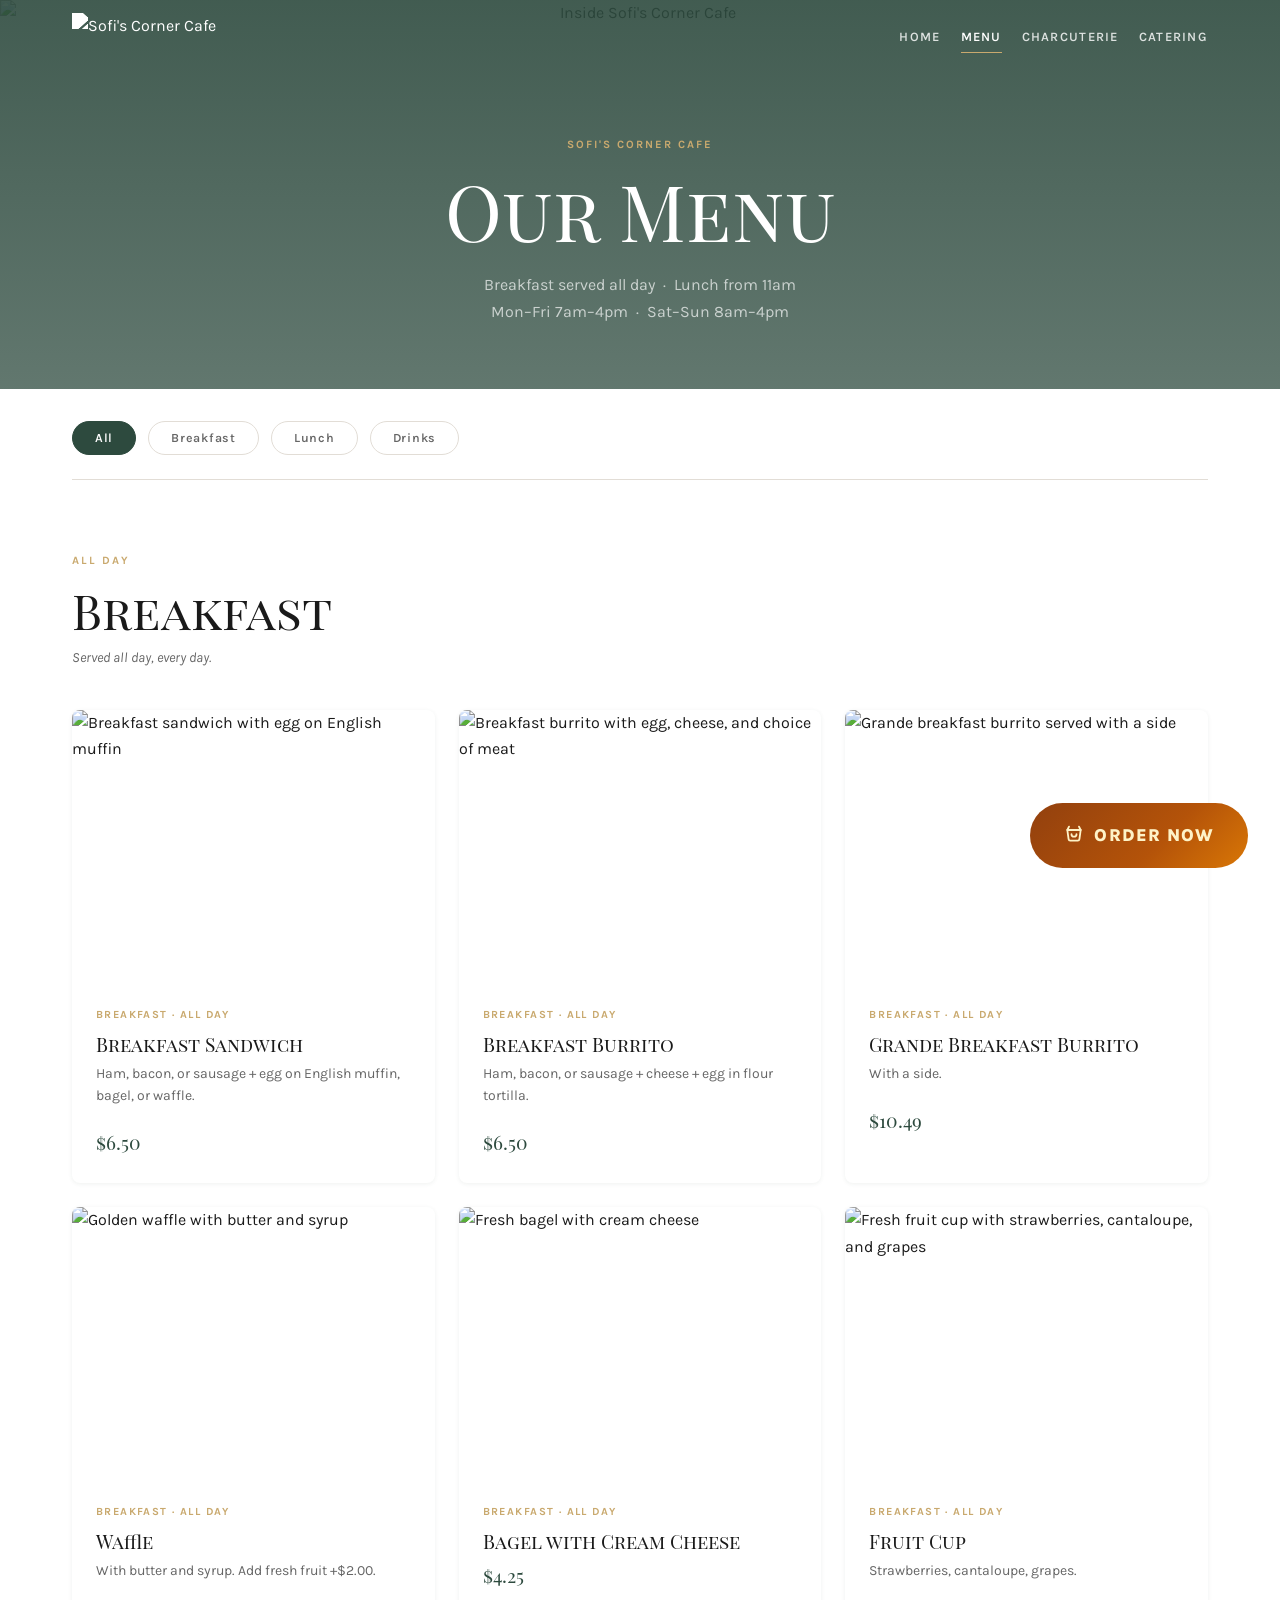
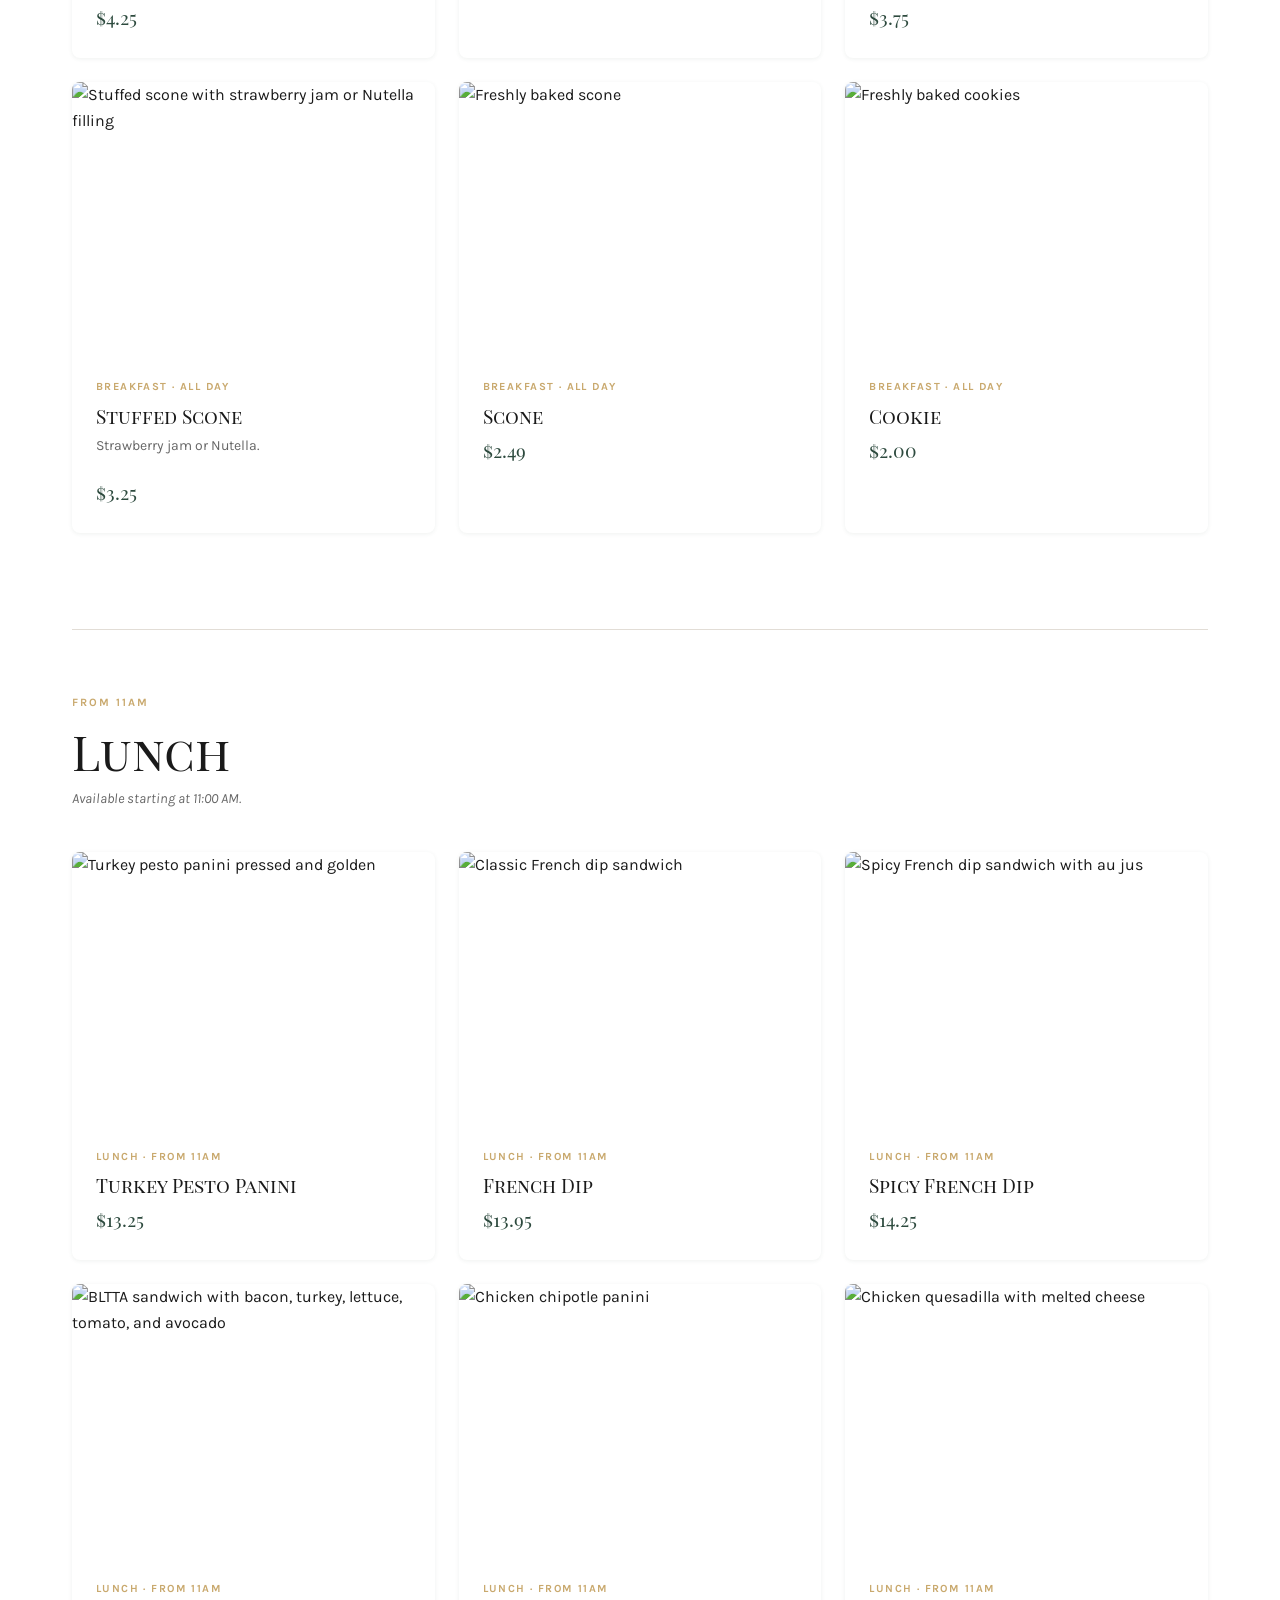
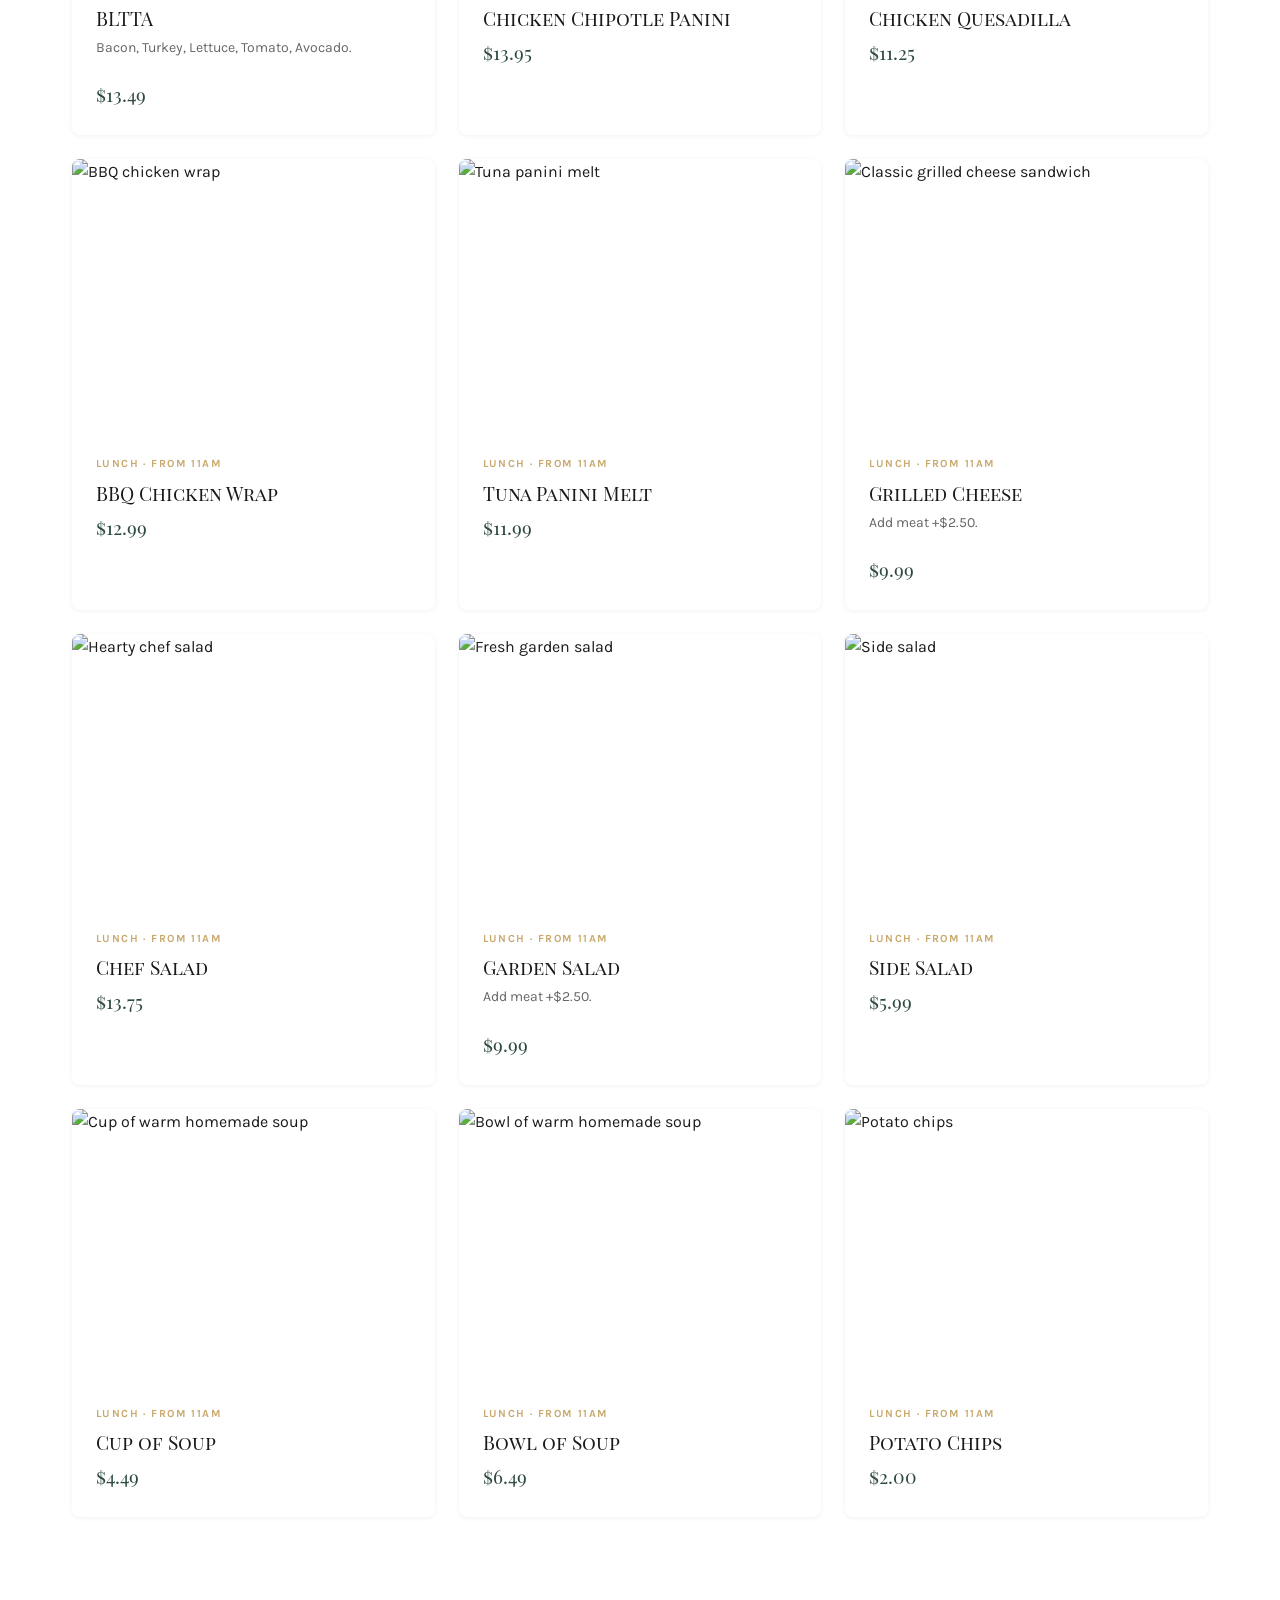
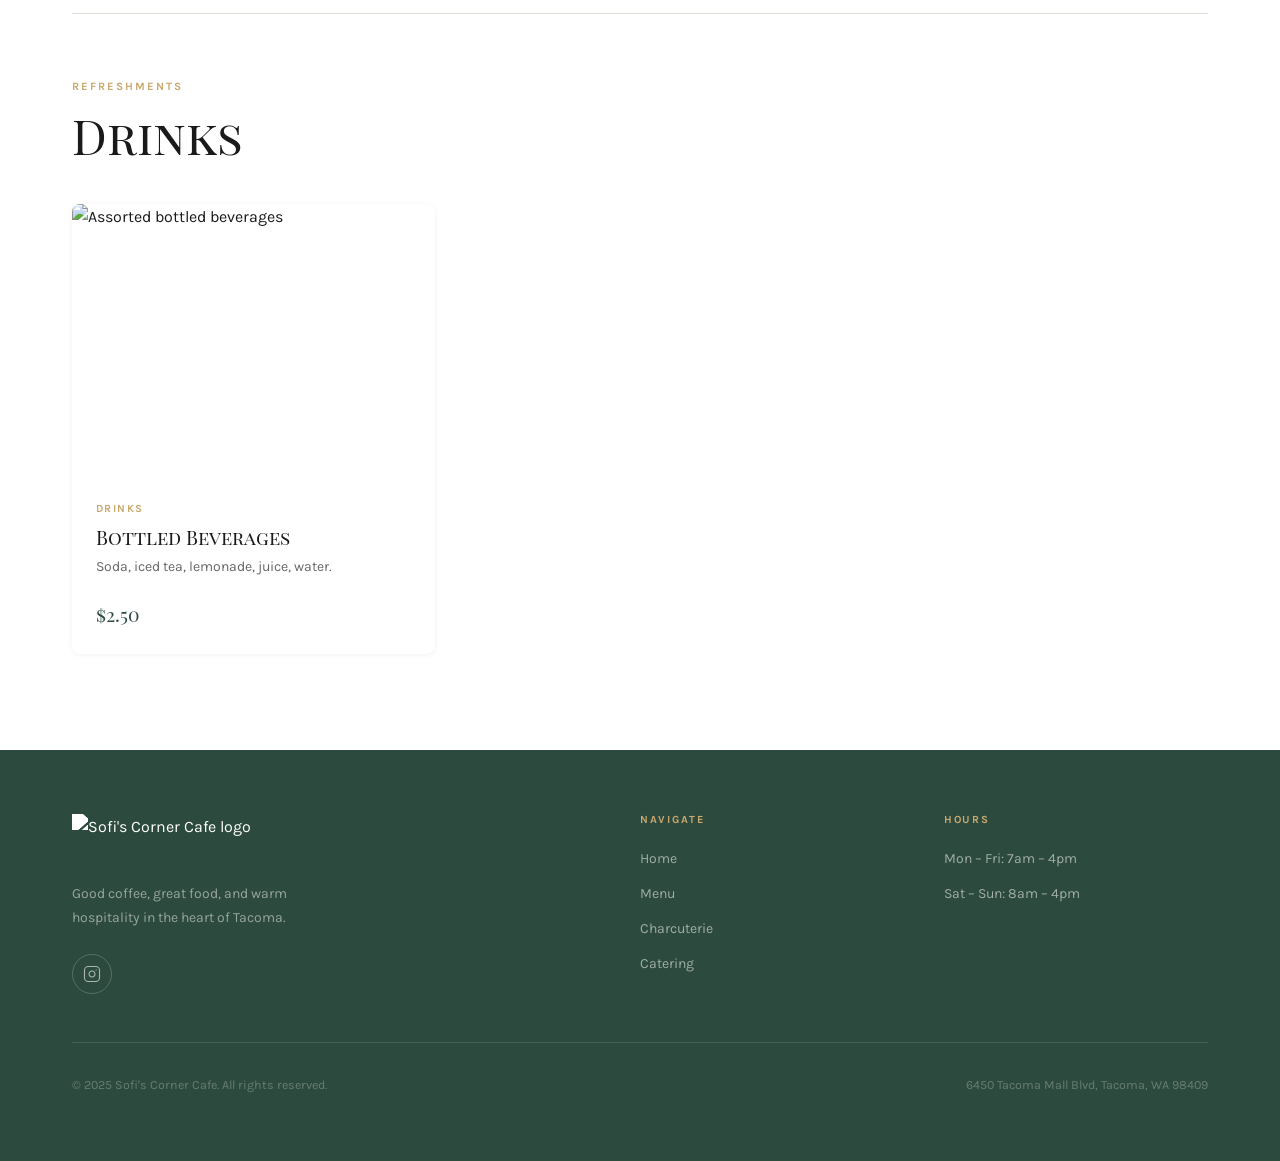
==== index.html @ b166f8df "Agrega link de Toast Tab al botón Order Now Co-Authored-By: Claude Sonnet 4.6 <noreply@anthropic.com" ====
<!DOCTYPE html>
<html lang="en">
<head>
  <meta charset="UTF-8">
  <meta name="viewport" content="width=device-width, initial-scale=1.0">
  <meta name="description" content="Sofi's Corner Cafe Menu — Breakfast all day, lunch from 11am. Fresh sandwiches, wraps, salads, and more in Tacoma, WA.">
  <title>Menu — Sofi's Corner Cafe</title>
  <link rel="stylesheet" href="styles.css">
</head>
<body>

  <!-- ============ NAVIGATION ============ -->
  <nav class="nav" id="nav" role="navigation" aria-label="Main navigation">
    <div class="nav__container">

      <div class="nav__brand">
        <a href="index.html" class="nav__logo">
          <img
            src="https://static.wixstatic.com/media/660fac_09fa6c34293644a98d247dbfc926543f~mv2.png"
            alt="Sofi's Corner Cafe"
            class="nav__logo-img">
        </a>
      </div>

      <ul class="nav__links" role="list">
        <li><a href="home.html"       class="nav__link">Home</a></li>
        <li><a href="index.html"        class="nav__link" aria-current="page">Menu</a></li>
        <li><a href="charcuterie.html" class="nav__link">Charcuterie</a></li>
        <li><a href="catering.html"    class="nav__link">Catering</a></li>
      </ul>

      <button class="nav__toggle" aria-label="Open navigation menu" aria-expanded="false" aria-controls="mobile-nav">
        <svg width="22" height="22" viewBox="0 0 24 24" fill="none" stroke="currentColor" stroke-width="2" stroke-linecap="round" aria-hidden="true">
          <line x1="3" y1="6"  x2="21" y2="6"/>
          <line x1="3" y1="12" x2="21" y2="12"/>
          <line x1="3" y1="18" x2="21" y2="18"/>
        </svg>
      </button>
    </div>

    <div class="nav__mobile" id="mobile-nav">
      <ul role="list">
        <li><a href="home.html"       class="nav__link">Home</a></li>
        <li><a href="index.html"        class="nav__link" aria-current="page">Menu</a></li>
        <li><a href="charcuterie.html" class="nav__link">Charcuterie</a></li>
        <li><a href="catering.html"    class="nav__link">Catering</a></li>
      </ul>
    </div>
  </nav>

  <main>

    <!-- ============ MENU HERO ============ -->
    <header class="menu-hero" aria-labelledby="menu-page-title">
      <img
        src="https://static.wixstatic.com/media/660fac_1a75d5efac10486bacba7bb75b56e403~mv2.jpg"
        alt="Inside Sofi's Corner Cafe"
        class="menu-hero__img">
      <div class="menu-hero__overlay" aria-hidden="true"></div>
      <div class="container menu-hero__content">
        <span class="eyebrow" style="color:var(--accent)">Sofi's Corner Cafe</span>
        <h1 class="menu-hero__title" id="menu-page-title">Our Menu</h1>
        <p class="menu-hero__subtitle">Breakfast served all day &nbsp;·&nbsp; Lunch from 11am<br>Mon–Fri 7am–4pm &nbsp;·&nbsp; Sat–Sun 8am–4pm</p>
      </div>
    </header>

    <!-- ============ MENU CONTENT ============ -->
    <div class="container">

      <!-- ——— FILTER ——— -->
      <div class="menu-filter" role="group" aria-label="Filter menu by category">
        <button class="menu-filter__btn is-active" data-filter="all">All</button>
        <button class="menu-filter__btn" data-filter="breakfast">Breakfast</button>
        <button class="menu-filter__btn" data-filter="lunch">Lunch</button>
        <button class="menu-filter__btn" data-filter="drinks">Drinks</button>
      </div>

      <!-- ——— BREAKFAST ——— -->
      <section class="menu-section" id="breakfast" data-category="breakfast" aria-labelledby="breakfast-heading">
        <div class="menu-section__header reveal">
          <span class="eyebrow">All Day</span>
          <h2 class="menu-section__title" id="breakfast-heading">Breakfast</h2>
          <p class="menu-section__note">Served all day, every day.</p>
        </div>

        <div class="menu-items-grid">

          <article class="menu-card reveal">
            <div class="menu-card__image">
              <img src="https://static.wixstatic.com/media/660fac_4a4cf20551a1405085620dfd8ba5ea8c~mv2.jpg"
                   alt="Breakfast sandwich with egg on English muffin" loading="lazy">
            </div>
            <div class="menu-card__body">
              <p class="menu-card__category">Breakfast · All Day</p>
              <h3 class="menu-card__name">Breakfast Sandwich</h3>
              <p class="menu-card__desc">Ham, bacon, or sausage + egg on English muffin, bagel, or waffle.</p>
              <div class="menu-card__footer">
                <span class="menu-card__price">$6.50</span>
              </div>
            </div>
          </article>

          <article class="menu-card reveal">
            <div class="menu-card__image">
              <img src="https://static.wixstatic.com/media/660fac_b6b2d6caaacd45699b14599608b9270a~mv2.jpg"
                   alt="Breakfast burrito with egg, cheese, and choice of meat" loading="lazy">
            </div>
            <div class="menu-card__body">
              <p class="menu-card__category">Breakfast · All Day</p>
              <h3 class="menu-card__name">Breakfast Burrito</h3>
              <p class="menu-card__desc">Ham, bacon, or sausage + cheese + egg in flour tortilla.</p>
              <div class="menu-card__footer">
                <span class="menu-card__price">$6.50</span>
              </div>
            </div>
          </article>

          <article class="menu-card reveal">
            <div class="menu-card__image">
              <img src="https://static.wixstatic.com/media/660fac_73476efa440f46798efe593f130aed0b~mv2.jpg"
                   alt="Grande breakfast burrito served with a side" loading="lazy">
            </div>
            <div class="menu-card__body">
              <p class="menu-card__category">Breakfast · All Day</p>
              <h3 class="menu-card__name">Grande Breakfast Burrito</h3>
              <p class="menu-card__desc">With a side.</p>
              <div class="menu-card__footer">
                <span class="menu-card__price">$10.49</span>
              </div>
            </div>
          </article>

          <article class="menu-card reveal">
            <div class="menu-card__image">
              <img src="https://static.wixstatic.com/media/660fac_a22d7703bec942489751542832e0fc75~mv2.png"
                   alt="Golden waffle with butter and syrup" loading="lazy">
            </div>
            <div class="menu-card__body">
              <p class="menu-card__category">Breakfast · All Day</p>
              <h3 class="menu-card__name">Waffle</h3>
              <p class="menu-card__desc">With butter and syrup. Add fresh fruit +$2.00.</p>
              <div class="menu-card__footer">
                <span class="menu-card__price">$4.25</span>
              </div>
            </div>
          </article>

          <article class="menu-card reveal">
            <div class="menu-card__image">
              <img src="https://static.wixstatic.com/media/660fac_cda93c3f0063495c91635de10c62551a~mv2.png"
                   alt="Fresh bagel with cream cheese" loading="lazy">
            </div>
            <div class="menu-card__body">
              <p class="menu-card__category">Breakfast · All Day</p>
              <h3 class="menu-card__name">Bagel with Cream Cheese</h3>
              <div class="menu-card__footer">
                <span class="menu-card__price">$4.25</span>
              </div>
            </div>
          </article>

          <article class="menu-card reveal">
            <div class="menu-card__image">
              <img src="https://static.wixstatic.com/media/660fac_5cb542c96bf54dc99c5d8a663714ddb2~mv2.png"
                   alt="Fresh fruit cup with strawberries, cantaloupe, and grapes" loading="lazy">
            </div>
            <div class="menu-card__body">
              <p class="menu-card__category">Breakfast · All Day</p>
              <h3 class="menu-card__name">Fruit Cup</h3>
              <p class="menu-card__desc">Strawberries, cantaloupe, grapes.</p>
              <div class="menu-card__footer">
                <span class="menu-card__price">$3.75</span>
              </div>
            </div>
          </article>

          <article class="menu-card reveal">
            <div class="menu-card__image">
              <img src="https://static.wixstatic.com/media/660fac_d59efe917d1f424da0d8ad7e32be59d7~mv2.jpg"
                   alt="Stuffed scone with strawberry jam or Nutella filling" loading="lazy">
            </div>
            <div class="menu-card__body">
              <p class="menu-card__category">Breakfast · All Day</p>
              <h3 class="menu-card__name">Stuffed Scone</h3>
              <p class="menu-card__desc">Strawberry jam or Nutella.</p>
              <div class="menu-card__footer">
                <span class="menu-card__price">$3.25</span>
              </div>
            </div>
          </article>

          <article class="menu-card reveal">
            <div class="menu-card__image">
              <img src="https://static.wixstatic.com/media/660fac_3a1e593dbbf247efb7b8211319ddae43~mv2.jpg"
                   alt="Freshly baked scone" loading="lazy">
            </div>
            <div class="menu-card__body">
              <p class="menu-card__category">Breakfast · All Day</p>
              <h3 class="menu-card__name">Scone</h3>
              <div class="menu-card__footer">
                <span class="menu-card__price">$2.49</span>
              </div>
            </div>
          </article>

          <article class="menu-card reveal">
            <div class="menu-card__image">
              <img src="https://static.wixstatic.com/media/660fac_b1cf6e6b7f0645f6a14385d801369426~mv2.jpg"
                   alt="Freshly baked cookies" loading="lazy">
            </div>
            <div class="menu-card__body">
              <p class="menu-card__category">Breakfast · All Day</p>
              <h3 class="menu-card__name">Cookie</h3>
              <div class="menu-card__footer">
                <span class="menu-card__price">$2.00</span>
              </div>
            </div>
          </article>

        </div>
      </section>

      <!-- ——— LUNCH ——— -->
      <section class="menu-section" id="lunch" data-category="lunch" aria-labelledby="lunch-heading">
        <div class="menu-section__header reveal">
          <span class="eyebrow">From 11am</span>
          <h2 class="menu-section__title" id="lunch-heading">Lunch</h2>
          <p class="menu-section__note">Available starting at 11:00 AM.</p>
        </div>

        <div class="menu-items-grid">

          <article class="menu-card reveal">
            <div class="menu-card__image">
              <img src="https://static.wixstatic.com/media/660fac_2ed48242ffd248c3acfd577f1ae736c8~mv2.jpg"
                   alt="Turkey pesto panini pressed and golden" loading="lazy">
            </div>
            <div class="menu-card__body">
              <p class="menu-card__category">Lunch · From 11am</p>
              <h3 class="menu-card__name">Turkey Pesto Panini</h3>
              <div class="menu-card__footer">
                <span class="menu-card__price">$13.25</span>
              </div>
            </div>
          </article>

          <article class="menu-card reveal">
            <div class="menu-card__image">
              <img src="https://static.wixstatic.com/media/660fac_dbef4acac99243199083a1841929c17d~mv2.jpg"
                   alt="Classic French dip sandwich" loading="lazy">
            </div>
            <div class="menu-card__body">
              <p class="menu-card__category">Lunch · From 11am</p>
              <h3 class="menu-card__name">French Dip</h3>
              <div class="menu-card__footer">
                <span class="menu-card__price">$13.95</span>
              </div>
            </div>
          </article>

          <article class="menu-card reveal">
            <div class="menu-card__image">
              <img src="https://static.wixstatic.com/media/660fac_5e634016f09f4543b180eb06b8483758~mv2.jpg"
                   alt="Spicy French dip sandwich with au jus" loading="lazy">
            </div>
            <div class="menu-card__body">
              <p class="menu-card__category">Lunch · From 11am</p>
              <h3 class="menu-card__name">Spicy French Dip</h3>
              <div class="menu-card__footer">
                <span class="menu-card__price">$14.25</span>
              </div>
            </div>
          </article>

          <article class="menu-card reveal">
            <div class="menu-card__image">
              <img src="https://static.wixstatic.com/media/660fac_7398ee6ae65640f8ad99c85952ccc23f~mv2.jpg"
                   alt="BLTTA sandwich with bacon, turkey, lettuce, tomato, and avocado" loading="lazy">
            </div>
            <div class="menu-card__body">
              <p class="menu-card__category">Lunch · From 11am</p>
              <h3 class="menu-card__name">BLTTA</h3>
              <p class="menu-card__desc">Bacon, Turkey, Lettuce, Tomato, Avocado.</p>
              <div class="menu-card__footer">
                <span class="menu-card__price">$13.49</span>
              </div>
            </div>
          </article>

          <article class="menu-card reveal">
            <div class="menu-card__image">
              <img src="https://static.wixstatic.com/media/660fac_ff4797f3e6db46f6a9b967136f6e7bf0~mv2.jpg"
                   alt="Chicken chipotle panini" loading="lazy">
            </div>
            <div class="menu-card__body">
              <p class="menu-card__category">Lunch · From 11am</p>
              <h3 class="menu-card__name">Chicken Chipotle Panini</h3>
              <div class="menu-card__footer">
                <span class="menu-card__price">$13.95</span>
              </div>
            </div>
          </article>

          <article class="menu-card reveal">
            <div class="menu-card__image">
              <img src="https://static.wixstatic.com/media/660fac_601896e3308a4a74aff21ed28751a039~mv2.jpg"
                   alt="Chicken quesadilla with melted cheese" loading="lazy">
            </div>
            <div class="menu-card__body">
              <p class="menu-card__category">Lunch · From 11am</p>
              <h3 class="menu-card__name">Chicken Quesadilla</h3>
              <div class="menu-card__footer">
                <span class="menu-card__price">$11.25</span>
              </div>
            </div>
          </article>

          <article class="menu-card reveal">
            <div class="menu-card__image">
              <img src="https://static.wixstatic.com/media/660fac_f7142d09baa84af58da083928a2501bf~mv2.jpg"
                   alt="BBQ chicken wrap" loading="lazy">
            </div>
            <div class="menu-card__body">
              <p class="menu-card__category">Lunch · From 11am</p>
              <h3 class="menu-card__name">BBQ Chicken Wrap</h3>
              <div class="menu-card__footer">
                <span class="menu-card__price">$12.99</span>
              </div>
            </div>
          </article>

          <article class="menu-card reveal">
            <div class="menu-card__image">
              <img src="https://static.wixstatic.com/media/660fac_54dc5d0d709c423988c542892fba63f0~mv2.jpg"
                   alt="Tuna panini melt" loading="lazy">
            </div>
            <div class="menu-card__body">
              <p class="menu-card__category">Lunch · From 11am</p>
              <h3 class="menu-card__name">Tuna Panini Melt</h3>
              <div class="menu-card__footer">
                <span class="menu-card__price">$11.99</span>
              </div>
            </div>
          </article>

          <article class="menu-card reveal">
            <div class="menu-card__image">
              <img src="https://static.wixstatic.com/media/660fac_f4da81f96bd04c44adc96f7995f4ba81~mv2.jpg"
                   alt="Classic grilled cheese sandwich" loading="lazy">
            </div>
            <div class="menu-card__body">
              <p class="menu-card__category">Lunch · From 11am</p>
              <h3 class="menu-card__name">Grilled Cheese</h3>
              <p class="menu-card__desc">Add meat +$2.50.</p>
              <div class="menu-card__footer">
                <span class="menu-card__price">$9.99</span>
              </div>
            </div>
          </article>

          <article class="menu-card reveal">
            <div class="menu-card__image">
              <img src="https://static.wixstatic.com/media/660fac_e5a4a96ea0d744848acb3804f84210221~mv2.jpg"
                   alt="Hearty chef salad" loading="lazy">
            </div>
            <div class="menu-card__body">
              <p class="menu-card__category">Lunch · From 11am</p>
              <h3 class="menu-card__name">Chef Salad</h3>
              <div class="menu-card__footer">
                <span class="menu-card__price">$13.75</span>
              </div>
            </div>
          </article>

          <article class="menu-card reveal">
            <div class="menu-card__image">
              <img src="https://static.wixstatic.com/media/660fac_a08b12c3f4a147898889026c2923d6a5~mv2.jpg"
                   alt="Fresh garden salad" loading="lazy">
            </div>
            <div class="menu-card__body">
              <p class="menu-card__category">Lunch · From 11am</p>
              <h3 class="menu-card__name">Garden Salad</h3>
              <p class="menu-card__desc">Add meat +$2.50.</p>
              <div class="menu-card__footer">
                <span class="menu-card__price">$9.99</span>
              </div>
            </div>
          </article>

          <article class="menu-card reveal">
            <div class="menu-card__image">
              <img src="https://static.wixstatic.com/media/660fac_a08b12c3f4a147898889026c2923d6a5~mv2.jpg"
                   alt="Side salad" loading="lazy">
            </div>
            <div class="menu-card__body">
              <p class="menu-card__category">Lunch · From 11am</p>
              <h3 class="menu-card__name">Side Salad</h3>
              <div class="menu-card__footer">
                <span class="menu-card__price">$5.99</span>
              </div>
            </div>
          </article>

          <article class="menu-card reveal">
            <div class="menu-card__image">
              <img src="https://static.wixstatic.com/media/660fac_70eee3fc04e3406a9f96d4f90b140221~mv2.webp"
                   alt="Cup of warm homemade soup" loading="lazy">
            </div>
            <div class="menu-card__body">
              <p class="menu-card__category">Lunch · From 11am</p>
              <h3 class="menu-card__name">Cup of Soup</h3>
              <div class="menu-card__footer">
                <span class="menu-card__price">$4.49</span>
              </div>
            </div>
          </article>

          <article class="menu-card reveal">
            <div class="menu-card__image">
              <img src="https://static.wixstatic.com/media/660fac_0881c520fa724573be2c902ca56b5d20~mv2.jpg"
                   alt="Bowl of warm homemade soup" loading="lazy">
            </div>
            <div class="menu-card__body">
              <p class="menu-card__category">Lunch · From 11am</p>
              <h3 class="menu-card__name">Bowl of Soup</h3>
              <div class="menu-card__footer">
                <span class="menu-card__price">$6.49</span>
              </div>
            </div>
          </article>

          <article class="menu-card reveal">
            <div class="menu-card__image">
              <img src="https://static.wixstatic.com/media/660fac_ff4797f3e6db46f6a9b967136f6e7bf0~mv2.jpg"
                   alt="Potato chips" loading="lazy">
            </div>
            <div class="menu-card__body">
              <p class="menu-card__category">Lunch · From 11am</p>
              <h3 class="menu-card__name">Potato Chips</h3>
              <div class="menu-card__footer">
                <span class="menu-card__price">$2.00</span>
              </div>
            </div>
          </article>

        </div>
      </section>

      <!-- ——— DRINKS ——— -->
      <section class="menu-section" id="drinks" data-category="drinks" aria-labelledby="drinks-heading">
        <div class="menu-section__header reveal">
          <span class="eyebrow">Refreshments</span>
          <h2 class="menu-section__title" id="drinks-heading">Drinks</h2>
        </div>

        <div class="menu-items-grid">

          <article class="menu-card reveal">
            <div class="menu-card__image">
              <img src="https://static.wixstatic.com/media/660fac_b55a9b78dc0248e19a681d60c1933b81~mv2.jpg"
                   alt="Assorted bottled beverages" loading="lazy">
            </div>
            <div class="menu-card__body">
              <p class="menu-card__category">Drinks</p>
              <h3 class="menu-card__name">Bottled Beverages</h3>
              <p class="menu-card__desc">Soda, iced tea, lemonade, juice, water.</p>
              <div class="menu-card__footer">
                <span class="menu-card__price">$2.50</span>
              </div>
            </div>
          </article>

        </div>
      </section>

    </div><!-- /container -->

  </main>

  <!-- ============ FOOTER ============ -->
  <footer class="footer" role="contentinfo">
    <div class="container">
      <div class="footer__grid">

        <div>
          <a href="index.html" aria-label="Sofi's Corner Cafe — Home">
            <img
              src="https://static.wixstatic.com/media/660fac_09fa6c34293644a98d247dbfc926543f~mv2.png"
              alt="Sofi's Corner Cafe logo"
              class="footer__logo-img">
          </a>
          <p class="footer__tagline">Good coffee, great food, and warm hospitality in the heart of Tacoma.</p>
          <div class="footer__social" aria-label="Social media">
            <a href="https://www.instagram.com/sofiscornercafe/"
               class="footer__social-link"
               target="_blank"
               rel="noopener noreferrer"
               aria-label="Sofi's Corner Cafe on Instagram">
              <svg width="18" height="18" viewBox="0 0 24 24" fill="none" stroke="currentColor" stroke-width="1.5" stroke-linecap="round" stroke-linejoin="round" aria-hidden="true">
                <rect x="2" y="2" width="20" height="20" rx="5" ry="5"/>
                <path d="M16 11.37A4 4 0 1112.63 8 4 4 0 0116 11.37z"/>
                <line x1="17.5" y1="6.5" x2="17.51" y2="6.5"/>
              </svg>
            </a>
          </div>
        </div>

        <div>
          <h3 class="footer__col-heading">Navigate</h3>
          <ul class="footer__links" role="list">
            <li><a href="home.html"       class="footer__link">Home</a></li>
            <li><a href="index.html"        class="footer__link">Menu</a></li>
            <li><a href="charcuterie.html" class="footer__link">Charcuterie</a></li>
            <li><a href="catering.html"    class="footer__link">Catering</a></li>
          </ul>
        </div>

        <div>
          <h3 class="footer__col-heading">Hours</h3>
          <ul class="footer__links" role="list">
            <li><span class="footer__link">Mon – Fri: 7am – 4pm</span></li>
            <li><span class="footer__link">Sat – Sun: 8am – 4pm</span></li>
          </ul>
        </div>

      </div>

      <div class="footer__bottom">
        <p class="footer__copyright">&copy; 2025 Sofi's Corner Cafe. All rights reserved.</p>
        <p class="footer__copyright">6450 Tacoma Mall Blvd, Tacoma, WA 98409</p>
      </div>
    </div>
  </footer>

  <script>
    // === NAV SCROLL STATE ===
    const nav = document.getElementById('nav');
    function onScroll() {
      nav.classList.toggle('nav--scrolled', window.scrollY > 40);
    }
    window.addEventListener('scroll', onScroll, { passive: true });
    onScroll();

    // === MOBILE NAV TOGGLE ===
    const toggle    = document.querySelector('.nav__toggle');
    const mobileNav = document.getElementById('mobile-nav');

    toggle.addEventListener('click', () => {
      const open = mobileNav.classList.toggle('is-open');
      toggle.setAttribute('aria-expanded', String(open));
      toggle.setAttribute('aria-label', open ? 'Close navigation menu' : 'Open navigation menu');
    });

    mobileNav.querySelectorAll('.nav__link').forEach(link => {
      link.addEventListener('click', () => {
        mobileNav.classList.remove('is-open');
        toggle.setAttribute('aria-expanded', 'false');
        toggle.setAttribute('aria-label', 'Open navigation menu');
      });
    });

    // === OPEN / CLOSED STATUS BADGE ===
    function updateStatus() {
      const now = new Date();
      const la  = new Date(now.toLocaleString('en-US', { timeZone: 'America/Los_Angeles' }));
      const day  = la.getDay();
      const mins = la.getHours() * 60 + la.getMinutes();
      const isWeekend = day === 0 || day === 6;
      const open = isWeekend ? (mins >= 480 && mins < 960) : (mins >= 420 && mins < 960);
      document.querySelectorAll('.status-badge').forEach(badge => {
        badge.classList.toggle('status-badge--open',   open);
        badge.classList.toggle('status-badge--closed', !open);
        badge.querySelector('.status-text').textContent = open ? 'Open Now' : 'Closed';
      });
    }
    updateStatus();
    setInterval(updateStatus, 60000);

    // === MENU FILTER ===
    const filterBtns = document.querySelectorAll('.menu-filter__btn');
    const sections   = document.querySelectorAll('.menu-section[data-category]');

    filterBtns.forEach(btn => {
      btn.addEventListener('click', () => {
        filterBtns.forEach(b => b.classList.remove('is-active'));
        btn.classList.add('is-active');
        const filter = btn.dataset.filter;
        sections.forEach(sec => {
          if (filter === 'all' || sec.dataset.category === filter) {
            sec.style.display = '';
            requestAnimationFrame(() => { sec.style.opacity = '1'; });
          } else {
            sec.style.opacity = '0';
            sec.addEventListener('transitionend', function hide() {
              if (sec.style.opacity === '0') sec.style.display = 'none';
              sec.removeEventListener('transitionend', hide);
            });
          }
        });
      });
    });

    // === SCROLL REVEAL ===
    const prefersReducedMotion = window.matchMedia('(prefers-reduced-motion: reduce)').matches;

    if (prefersReducedMotion) {
      document.querySelectorAll('.reveal').forEach(el => el.classList.add('is-visible'));
    } else {
      const io = new IntersectionObserver((entries) => {
        entries.forEach(entry => {
          if (entry.isIntersecting) {
            entry.target.classList.add('is-visible');
            io.unobserve(entry.target);
          }
        });
      }, { threshold: 0.06, rootMargin: '0px 0px -28px 0px' });

      document.querySelectorAll('.reveal').forEach(el => io.observe(el));
    }
  </script>
  <!-- FLOATING ORDER BUTTON -->
  <div class="order-fab-wrap">
    <a href="https://order.toasttab.com/online/sofis-corner-6450-tacoma-mall-blvd" class="order-fab" target="_blank" rel="noopener noreferrer" aria-label="Order now online">
      <svg class="order-fab__icon" viewBox="0 0 24 24" fill="none" stroke="currentColor" stroke-width="2.2" stroke-linecap="round" stroke-linejoin="round" aria-hidden="true">
        <path d="M6 2 L4 6 H20 L18 2"/>
        <path d="M4 6l1.5 11a2 2 0 002 1.7h9a2 2 0 002-1.7L20 6"/>
        <path d="M9 11a3 3 0 006 0"/>
      </svg>
      Order Now
    </a>
  </div>

</body>
</html>
---- styles.css ----
/* ================================================
   SOFI'S CORNER CAFE — styles.css
   ================================================ */

@import url('https://fonts.googleapis.com/css2?family=Karla:wght@300;400;500;600;700&family=Playfair+Display+SC:wght@400;700&display=swap');

/* === RESET === */
*, *::before, *::after { box-sizing: border-box; margin: 0; padding: 0; }
html { scroll-behavior: smooth; font-size: 16px; -webkit-text-size-adjust: 100%; }
img, video, iframe { max-width: 100%; display: block; }
a { color: inherit; text-decoration: none; }
ul { list-style: none; }
address { font-style: normal; }

/* === CUSTOM PROPERTIES === */
:root {
  /* Brand palette */
  --primary:     #2D4A3E;   /* dark forest green */
  --secondary:   #4A7C59;   /* medium green */
  --accent:      #C9A96E;   /* warm gold */
  --accent-dark: #B8924A;   /* gold hover */
  --bg:          #FFFFFF;   /* main background */
  --bg-alt:      #F8F5F0;   /* soft cream alt */
  --text:        #1A1A1A;   /* near-black */
  --text-muted:  #666666;   /* secondary text */
  --border:      #E2DDD6;   /* subtle divider */
  --border-light:#EEE9E2;   /* very light border */
  --white:       #FFFFFF;

  /* Legacy aliases (keeps existing selectors working) */
  --cream:       var(--bg);
  --cream-alt:   var(--bg-alt);
  --beige:       var(--border);
  --sand:        var(--border-light);
  --coffee:      var(--primary);
  --latte:       var(--text-muted);
  --espresso:    var(--text);
  --gold:        var(--accent);
  --amber:       var(--accent-dark);

  --font-heading: 'Playfair Display SC', Georgia, serif;
  --font-body:    'Karla', 'Helvetica Neue', Arial, sans-serif;

  --space-1:  0.25rem;
  --space-2:  0.5rem;
  --space-3:  0.75rem;
  --space-4:  1rem;
  --space-5:  1.25rem;
  --space-6:  1.5rem;
  --space-8:  2rem;
  --space-10: 2.5rem;
  --space-12: 3rem;
  --space-16: 4rem;
  --space-24: 6rem;

  --max-width:   1200px;
  --nav-height:  72px;
  --section-pad: clamp(3rem, 8vw, 6rem);

  --shadow-sm:  0 1px 4px rgba(45,74,62,.08);
  --shadow-md:  0 4px 16px rgba(45,74,62,.12);
  --shadow-lg:  0 8px 32px rgba(45,74,62,.18);

  --radius-sm: 4px;
  --radius-md: 8px;
  --radius-lg: 16px;

  --ease:   cubic-bezier(.4,0,.2,1);
  --fast:   150ms;
  --normal: 250ms;
  --slow:   420ms;

  --z-10: 10;
  --z-20: 20;
  --z-30: 30;
  --z-50: 50;
}

/* === BASE TYPOGRAPHY === */
body {
  font-family: var(--font-body);
  font-size: 1rem;
  line-height: 1.65;
  color: var(--text);
  background-color: var(--bg);
  overflow-x: hidden;
}
h1, h2, h3, h4 {
  font-family: var(--font-heading);
  font-weight: 400;
  line-height: 1.15;
  color: var(--text);
}
h1 { font-size: clamp(2.4rem, 6vw, 5rem); }
h2 { font-size: clamp(1.75rem, 4vw, 3rem); }
h3 { font-size: clamp(1.2rem, 2.5vw, 1.75rem); }
p  { line-height: 1.72; }

.eyebrow {
  font-family: var(--font-body);
  font-size: 0.7rem;
  font-weight: 700;
  letter-spacing: 0.18em;
  text-transform: uppercase;
  color: var(--accent);
  display: block;
  margin-bottom: var(--space-3);
}

/* === LAYOUT === */
.container {
  width: 100%;
  max-width: var(--max-width);
  margin-inline: auto;
  padding-inline: clamp(1.25rem, 5vw, 2rem);
}
.section { padding-block: var(--section-pad); }
.section--alt { background-color: var(--bg-alt); }

/* === NAVIGATION === */
.nav {
  position: fixed;
  top: 0; left: 0; right: 0;
  z-index: var(--z-50);
  transition:
    background-color var(--normal) var(--ease),
    box-shadow var(--normal) var(--ease);
}
.nav__container {
  display: flex;
  align-items: center;
  justify-content: space-between;
  height: var(--nav-height);
  max-width: var(--max-width);
  margin-inline: auto;
  padding-inline: clamp(1.25rem, 5vw, 2rem);
}
.nav__logo {
  display: flex;
  align-items: center;
  cursor: pointer;
}
.nav__logo-img {
  height: 46px;
  width: auto;
  object-fit: contain;
  filter: brightness(0) invert(1);
  transition: filter var(--fast) var(--ease);
}
.nav__links {
  display: none;
  align-items: center;
  gap: var(--space-8);
}
.nav__link {
  font-size: 0.8rem;
  font-weight: 600;
  letter-spacing: 0.1em;
  text-transform: uppercase;
  color: rgba(255,255,255,.82);
  padding-block: var(--space-2);
  border-bottom: 1px solid transparent;
  transition:
    color var(--fast) var(--ease),
    border-color var(--fast) var(--ease);
  cursor: pointer;
}
.nav__link:hover,
.nav__link[aria-current="page"] {
  color: var(--white);
  border-bottom-color: var(--accent);
}
.nav__toggle {
  background: none;
  border: none;
  cursor: pointer;
  padding: var(--space-2);
  color: var(--white);
  display: flex;
  align-items: center;
  justify-content: center;
  transition: color var(--fast) var(--ease);
}

/* Scrolled state */
.nav--scrolled {
  background-color: rgba(255,255,255,.96);
  backdrop-filter: blur(12px);
  -webkit-backdrop-filter: blur(12px);
  box-shadow: var(--shadow-sm);
}
.nav--scrolled .nav__logo-img { filter: none; }
.nav--scrolled .nav__link     { color: rgba(26,26,26,.65); }
.nav--scrolled .nav__link:hover,
.nav--scrolled .nav__link[aria-current="page"] {
  color: var(--primary);
  border-bottom-color: var(--primary);
}
.nav--scrolled .nav__toggle   { color: var(--text); }

/* Mobile nav drawer */
.nav__mobile {
  display: none;
  position: absolute;
  top: 100%; left: 0; right: 0;
  background-color: var(--bg);
  padding: var(--space-4) clamp(1.25rem, 5vw, 2rem) var(--space-6);
  box-shadow: var(--shadow-md);
}
.nav__mobile.is-open { display: block; }
.nav__mobile .nav__link {
  display: block;
  color: var(--text);
  padding-block: var(--space-4);
  border-bottom: 1px solid var(--border);
  font-size: 0.95rem;
}
.nav__mobile .nav__link:last-child { border-bottom: none; }

/* === HERO === */
.hero {
  position: relative;
  height: 100dvh;
  min-height: 600px;
  display: flex;
  align-items: center;
  justify-content: center;
  overflow: hidden;
}
.hero__bg {
  position: absolute;
  inset: 0;
}
.hero__img {
  position: absolute;
  inset: 0;
  width: 100%;
  height: 100%;
  object-fit: cover;
  object-position: center;
}
.hero__overlay {
  position: absolute;
  inset: 0;
  background: linear-gradient(
    160deg,
    rgba(45,74,62,.88) 0%,
    rgba(45,74,62,.70) 50%,
    rgba(45,74,62,.50) 100%
  );
}
.hero__content {
  position: relative;
  z-index: var(--z-10);
  text-align: center;
  padding-inline: var(--space-6);
  max-width: 820px;
}
.hero__eyebrow {
  font-size: 0.7rem;
  font-weight: 700;
  letter-spacing: 0.22em;
  text-transform: uppercase;
  color: var(--accent);
  display: block;
  margin-bottom: var(--space-5);
}
.hero__title {
  font-family: var(--font-heading);
  font-size: clamp(2.8rem, 8vw, 6.5rem);
  font-weight: 400;
  color: var(--white);
  line-height: 1.06;
  margin-bottom: var(--space-6);
}
.hero__subtitle {
  font-size: clamp(1rem, 2vw, 1.2rem);
  color: rgba(255,255,255,.78);
  font-weight: 300;
  margin-bottom: var(--space-10);
  letter-spacing: .02em;
  max-width: 520px;
  margin-inline: auto;
  margin-bottom: var(--space-10);
}
.hero__cta {
  display: inline-block;
  padding: var(--space-4) var(--space-10);
  background-color: var(--accent);
  color: var(--text);
  font-size: 0.8rem;
  font-weight: 700;
  letter-spacing: 0.12em;
  text-transform: uppercase;
  border-radius: var(--radius-sm);
  cursor: pointer;
  transition:
    background-color var(--normal) var(--ease),
    transform var(--normal) var(--ease),
    box-shadow var(--normal) var(--ease);
}
.hero__cta:hover {
  background-color: var(--accent-dark);
  color: var(--white);
  transform: translateY(-2px);
  box-shadow: 0 8px 24px rgba(45,74,62,.35);
}
.hero__scroll {
  position: absolute;
  bottom: var(--space-8);
  left: 50%;
  transform: translateX(-50%);
  display: flex;
  flex-direction: column;
  align-items: center;
  gap: var(--space-2);
  color: rgba(255,255,255,.5);
  font-size: 0.65rem;
  font-weight: 600;
  letter-spacing: 0.15em;
  text-transform: uppercase;
}
.hero__scroll-line {
  width: 1px;
  height: 44px;
  background: linear-gradient(to bottom, rgba(255,255,255,.5), transparent);
  animation: scrollAnim 2.2s ease-in-out infinite;
}
@keyframes scrollAnim {
  0%,100% { transform: scaleY(0); transform-origin: top; opacity: 0; }
  30%,70% { opacity: 1; }
  100%     { transform: scaleY(1); transform-origin: top; }
}

/* === OUR STORY === */
.story__grid {
  display: grid;
  grid-template-columns: 1fr;
  gap: var(--space-12);
  align-items: center;
}
.story__title { margin-bottom: var(--space-6); }
.story__text {
  font-size: 1.1rem;
  color: var(--text-muted);
  line-height: 1.82;
  margin-bottom: var(--space-4);
}
.story__divider {
  width: 48px;
  height: 2px;
  background-color: var(--accent);
  margin-top: var(--space-10);
}
.story__img {
  width: 100%;
  border-radius: var(--radius-lg);
  aspect-ratio: 4 / 3;
  object-fit: cover;
  box-shadow: var(--shadow-lg);
}

/* === MENU PREVIEW === */
.menu-preview__header {
  text-align: center;
  margin-bottom: var(--space-12);
}
.menu-preview__header h2 { margin-bottom: var(--space-3); }
.menu-preview__grid {
  display: grid;
  grid-template-columns: 1fr;
  gap: var(--space-6);
  margin-bottom: var(--space-12);
}
.menu-card {
  background-color: var(--white);
  border-radius: var(--radius-md);
  overflow: hidden;
  box-shadow: var(--shadow-sm);
  cursor: pointer;
  transition:
    transform var(--normal) var(--ease),
    box-shadow var(--normal) var(--ease);
}
.menu-card > a { display: block; }
.menu-card:hover {
  transform: translateY(-5px);
  box-shadow: var(--shadow-lg);
}
.menu-card__image {
  width: 100%;
  aspect-ratio: 4 / 3;
  overflow: hidden;
}
.menu-card__image img {
  width: 100%;
  height: 100%;
  object-fit: cover;
  transition: transform var(--slow) var(--ease);
}
.menu-card:hover .menu-card__image img {
  transform: scale(1.05);
}
.menu-card__body { padding: var(--space-6); }
.menu-card__category {
  font-size: 0.68rem;
  font-weight: 700;
  letter-spacing: 0.13em;
  text-transform: uppercase;
  color: var(--accent);
  margin-bottom: var(--space-2);
}
.menu-card__name {
  font-family: var(--font-heading);
  font-size: 1.2rem;
  color: var(--text);
  margin-bottom: var(--space-2);
}
.menu-card__desc {
  font-size: 0.875rem;
  color: var(--text-muted);
  margin-bottom: var(--space-5);
  line-height: 1.6;
}
.menu-card__footer {
  display: flex;
  align-items: center;
  justify-content: space-between;
}
.menu-card__price {
  font-family: var(--font-heading);
  font-size: 1.2rem;
  color: var(--primary);
}
.menu-card__link {
  font-size: 0.72rem;
  font-weight: 700;
  letter-spacing: 0.1em;
  text-transform: uppercase;
  color: var(--primary);
  border-bottom: 1px solid var(--border);
  padding-bottom: 1px;
  transition:
    color var(--fast) var(--ease),
    border-color var(--fast) var(--ease);
}
.menu-card__link:hover {
  color: var(--accent);
  border-bottom-color: var(--accent);
}
.menu-preview__cta { text-align: center; }

/* === BUTTONS === */
.btn {
  display: inline-block;
  padding: var(--space-4) var(--space-10);
  font-family: var(--font-body);
  font-size: 0.8rem;
  font-weight: 700;
  letter-spacing: 0.12em;
  text-transform: uppercase;
  border-radius: var(--radius-sm);
  cursor: pointer;
  transition: all var(--normal) var(--ease);
}
.btn--primary {
  background-color: var(--primary);
  color: var(--white);
}
.btn--primary:hover {
  background-color: #1f3429;
  transform: translateY(-2px);
  box-shadow: 0 6px 20px rgba(45,74,62,.28);
}

/* === HOURS & LOCATION === */
.location__grid {
  display: grid;
  grid-template-columns: 1fr;
  gap: var(--space-12);
  align-items: start;
}
.location__heading { margin-bottom: var(--space-6); }
.hours__list {
  display: flex;
  flex-direction: column;
  gap: 0;
}
.hours__item {
  display: flex;
  justify-content: space-between;
  align-items: center;
  padding-block: var(--space-4);
  border-bottom: 1px solid var(--border);
}
.hours__item:last-child { border-bottom: none; }
.hours__day  { font-weight: 600; color: var(--text); }
.hours__time { font-size: 0.9rem; color: var(--text-muted); }
.location__contact {
  margin-top: var(--space-8);
  display: flex;
  flex-direction: column;
  gap: var(--space-4);
}
.location__contact-item {
  display: flex;
  align-items: flex-start;
  gap: var(--space-3);
  font-size: 0.95rem;
  color: var(--text-muted);
  line-height: 1.5;
}
.location__contact-item svg {
  width: 18px;
  height: 18px;
  flex-shrink: 0;
  margin-top: 2px;
  color: var(--primary);
}
.location__contact-item a {
  transition: color var(--fast) var(--ease);
}
.location__contact-item a:hover { color: var(--primary); }
.map-container {
  border-radius: var(--radius-lg);
  overflow: hidden;
  box-shadow: var(--shadow-md);
  height: 380px;
}
.map-container iframe { width: 100%; height: 100%; border: none; }

/* === FOOTER === */
.footer {
  background-color: var(--primary);
  padding-block: var(--space-16);
}
.footer__grid {
  display: grid;
  grid-template-columns: 1fr;
  gap: var(--space-10);
  margin-bottom: var(--space-12);
}
.footer__logo-img {
  height: 52px;
  width: auto;
  object-fit: contain;
  filter: brightness(0) invert(1);
  display: block;
  margin-bottom: var(--space-4);
}
.footer__tagline {
  font-size: 0.875rem;
  color: rgba(255,255,255,.5);
  line-height: 1.7;
  max-width: 280px;
}
.footer__social {
  display: flex;
  gap: var(--space-3);
  margin-top: var(--space-6);
}
.footer__social-link {
  width: 40px; height: 40px;
  border-radius: 50%;
  border: 1px solid rgba(255,255,255,.2);
  display: flex;
  align-items: center;
  justify-content: center;
  color: rgba(255,255,255,.6);
  cursor: pointer;
  transition: all var(--normal) var(--ease);
}
.footer__social-link:hover {
  background-color: var(--accent);
  border-color: var(--accent);
  color: var(--text);
  transform: translateY(-2px);
}
.footer__col-heading {
  font-family: var(--font-body);
  font-size: 0.68rem;
  font-weight: 700;
  letter-spacing: 0.16em;
  text-transform: uppercase;
  color: var(--accent);
  margin-bottom: var(--space-5);
}
.footer__links {
  display: flex;
  flex-direction: column;
  gap: var(--space-3);
}
.footer__link {
  font-size: 0.875rem;
  color: rgba(255,255,255,.55);
  cursor: pointer;
  transition: color var(--fast) var(--ease);
  display: block;
}
.footer__link:hover { color: var(--white); }
.footer__bottom {
  padding-top: var(--space-8);
  border-top: 1px solid rgba(255,255,255,.12);
  display: flex;
  flex-direction: column;
  gap: var(--space-2);
  align-items: center;
  text-align: center;
}
.footer__copyright {
  font-size: 0.78rem;
  color: rgba(255,255,255,.28);
}

/* ================================================
   MENU PAGE
   ================================================ */
.menu-hero {
  position: relative;
  overflow: hidden;
  padding-top: calc(var(--nav-height) + var(--space-16));
  padding-bottom: var(--space-16);
  text-align: center;
  min-height: 340px;
  display: flex;
  align-items: center;
}
.menu-hero__img {
  position: absolute;
  inset: 0;
  width: 100%;
  height: 100%;
  object-fit: cover;
  object-position: center;
}
.menu-hero__overlay {
  position: absolute;
  inset: 0;
  background: linear-gradient(to bottom, rgba(45,74,62,.90) 0%, rgba(45,74,62,.75) 100%);
}
.menu-hero__content {
  position: relative;
  z-index: var(--z-10);
  width: 100%;
}
.menu-hero__title { color: var(--white); margin-bottom: var(--space-4); }
.menu-hero__subtitle {
  color: rgba(255,255,255,.68);
  font-size: 1rem;
  max-width: 520px;
  margin-inline: auto;
  line-height: 1.7;
}

/* Menu sections */
.menu-section {
  padding-block: var(--space-16) var(--space-12);
  border-bottom: 1px solid var(--border);
}
.menu-section:last-child { border-bottom: none; }
.menu-section__header { margin-bottom: var(--space-10); }
.menu-section__title { margin-bottom: var(--space-2); }
.menu-section__note {
  font-size: 0.875rem;
  color: var(--text-muted);
  font-style: italic;
}

/* Menu item cards */
.menu-items {
  display: grid;
  grid-template-columns: repeat(auto-fill, minmax(220px, 1fr));
  gap: var(--space-5);
}

.menu-item {
  background: var(--white);
  border-radius: var(--radius-md);
  overflow: hidden;
  box-shadow: var(--shadow-sm);
  border: 1px solid var(--border-light);
  display: block;
  transition:
    transform var(--normal) var(--ease),
    box-shadow var(--normal) var(--ease);
  cursor: default;
}
.menu-item:hover {
  transform: translateY(-3px);
  box-shadow: var(--shadow-md);
}
.menu-item__img {
  width: 100%;
  aspect-ratio: 4 / 3;
  object-fit: cover;
  display: block;
  transition: transform var(--slow) var(--ease);
}
.menu-item:hover .menu-item__img {
  transform: scale(1.04);
}
.menu-item__body {
  padding: var(--space-4) var(--space-5) var(--space-5);
}
.menu-item__info { flex: 1; }
.menu-item__name {
  font-family: var(--font-heading);
  font-size: 0.95rem;
  color: var(--text);
  line-height: 1.25;
  display: block;
}
.menu-item__desc {
  font-size: 0.78rem;
  color: var(--text-muted);
  font-family: var(--font-body);
  display: block;
  margin-top: var(--space-1);
  line-height: 1.45;
}
.menu-item__price {
  display: block;
  font-family: var(--font-body);
  font-size: 0.9rem;
  font-weight: 700;
  color: var(--primary);
  margin-top: var(--space-3);
}

/* ================================================
   SCROLL ANIMATIONS
   ================================================ */
.reveal {
  opacity: 0;
  transform: translateY(22px);
  transition:
    opacity var(--slow) var(--ease),
    transform var(--slow) var(--ease);
}
.reveal.is-visible { opacity: 1; transform: translateY(0); }
.reveal--delay-1 { transition-delay: 80ms; }
.reveal--delay-2 { transition-delay: 160ms; }
.reveal--delay-3 { transition-delay: 240ms; }
.reveal--delay-4 { transition-delay: 320ms; }

/* === REDUCED MOTION === */
@media (prefers-reduced-motion: reduce) {
  *, *::before, *::after {
    animation-duration: .01ms !important;
    transition-duration: .01ms !important;
  }
  html { scroll-behavior: auto; }
  .reveal { opacity: 1; transform: none; transition: none; }
  .hero__scroll-line { animation: none; }
}

/* ================================================
   RESPONSIVE
   ================================================ */

/* 768px+ */
@media (min-width: 768px) {
  .nav__links  { display: flex; }
  .nav__toggle { display: none; }
  .location__grid  { grid-template-columns: 1fr 1fr; }
  .footer__grid    { grid-template-columns: 2fr 1fr 1fr; }
  .story__grid     { grid-template-columns: 1fr 1fr; }
  .footer__bottom  {
    flex-direction: row;
    justify-content: space-between;
    text-align: left;
  }
}

/* 600px+ */
@media (min-width: 600px) {
  .menu-preview__grid { grid-template-columns: repeat(2, 1fr); }
}

/* 1024px+ */
@media (min-width: 1024px) {
  .menu-preview__grid { grid-template-columns: repeat(4, 1fr); }
}

/* Mobile only */
@media (max-width: 767px) {
  .nav__links { display: none; }
}

/* ================================================
   NAV — 5 LINKS + BRAND WRAPPER
   ================================================ */
.nav__brand {
  display: flex;
  align-items: center;
  gap: var(--space-3);
}
/* Tighter gap for 5 nav links */
.nav__links { gap: var(--space-5); }
@media (min-width: 768px) and (max-width: 1100px) {
  .nav__links { gap: var(--space-4); }
  .nav__link  { font-size: 0.72rem; }
}

/* ================================================
   STATUS BADGE — OPEN / CLOSED
   ================================================ */
.status-badge {
  display: inline-flex;
  align-items: center;
  gap: 5px;
  padding: 4px 10px;
  border-radius: 20px;
  font-family: var(--font-body);
  font-size: 0.65rem;
  font-weight: 700;
  letter-spacing: 0.05em;
  white-space: nowrap;
  line-height: 1;
  transition: background var(--normal) var(--ease), color var(--normal) var(--ease);
}
/* On transparent nav (over hero) */
.status-badge--open   { background: rgba(111,207,151,.22); color: rgba(255,255,255,.95); }
.status-badge--closed { background: rgba(235,87,87,.22);   color: rgba(255,255,255,.90); }
/* On white/scrolled nav */
.nav--scrolled .status-badge--open   { background: rgba(45,74,62,.1);  color: #2D4A3E; }
.nav--scrolled .status-badge--closed { background: rgba(180,48,48,.1); color: #b83030; }
/* Dot indicator */
.status-dot {
  width: 6px; height: 6px;
  border-radius: 50%;
  flex-shrink: 0;
}
.status-badge--open   .status-dot { background: #6FCF97; }
.status-badge--closed .status-dot { background: #EB5757; }
/* In hours section */
.hours__title-row {
  display: flex;
  align-items: center;
  gap: var(--space-4);
  flex-wrap: wrap;
  margin-bottom: var(--space-6);
}
.hours__title-row h2 { margin: 0; }
.hours__title-row .status-badge {
  font-size: 0.72rem;
  padding: 5px 13px;
}
.hours__title-row .status-badge--open   { background: rgba(45,74,62,.1);  color: #2D4A3E; }
.hours__title-row .status-badge--closed { background: rgba(180,48,48,.08);color: #b83030; }
.hours__title-row .status-badge--open   .status-dot { background: #4A7C59; }
.hours__title-row .status-badge--closed .status-dot { background: #c03030; }

/* ================================================
   MENU FILTER BUTTONS
   ================================================ */
.menu-filter {
  display: flex;
  flex-wrap: wrap;
  gap: var(--space-3);
  padding: var(--space-8) 0 var(--space-6);
  border-bottom: 1px solid var(--border);
  margin-bottom: var(--space-2);
}
.menu-filter__btn {
  padding: 9px 22px;
  border: 1.5px solid var(--border);
  background: none;
  border-radius: 24px;
  font-family: var(--font-body);
  font-size: 0.78rem;
  font-weight: 600;
  letter-spacing: 0.06em;
  color: var(--text-muted);
  cursor: pointer;
  transition: all var(--normal) var(--ease);
}
.menu-filter__btn:hover {
  border-color: var(--primary);
  color: var(--primary);
}
.menu-filter__btn:focus-visible {
  outline: 2px solid var(--primary);
  outline-offset: 2px;
}
.menu-filter__btn.is-active {
  background: var(--primary);
  border-color: var(--primary);
  color: var(--white);
}
/* Section fade transition for filter */
.menu-section { transition: opacity 280ms ease; }

/* ================================================
   GALLERY PAGE
   ================================================ */
.gallery-grid {
  columns: 1;
  column-gap: var(--space-4);
  padding-block: var(--space-12);
}
.gallery-item {
  break-inside: avoid;
  margin-bottom: var(--space-4);
  border-radius: var(--radius-md);
  overflow: hidden;
  cursor: zoom-in;
  position: relative;
  display: block;
}
.gallery-item img {
  width: 100%;
  display: block;
  transition: transform var(--slow) var(--ease);
}
.gallery-item__overlay {
  position: absolute;
  inset: 0;
  background: rgba(45,74,62,0);
  transition: background var(--normal) var(--ease);
  display: flex;
  align-items: center;
  justify-content: center;
  border-radius: var(--radius-md);
}
.gallery-item__overlay svg {
  color: white;
  opacity: 0;
  transform: scale(0.8);
  transition: opacity var(--normal) var(--ease), transform var(--normal) var(--ease);
}
.gallery-item:hover img                { transform: scale(1.04); }
.gallery-item:hover .gallery-item__overlay { background: rgba(45,74,62,.35); }
.gallery-item:hover .gallery-item__overlay svg { opacity: 1; transform: scale(1); }
@media (min-width: 600px)  { .gallery-grid { columns: 2; } }
@media (min-width: 1024px) { .gallery-grid { columns: 3; } }

/* Lightbox */
.lightbox {
  position: fixed;
  inset: 0;
  z-index: 200;
  display: flex;
  align-items: center;
  justify-content: center;
  opacity: 0;
  pointer-events: none;
  transition: opacity 250ms ease;
}
.lightbox.is-open { opacity: 1; pointer-events: auto; }
.lightbox__backdrop {
  position: absolute;
  inset: 0;
  background: rgba(8,8,8,.93);
  cursor: zoom-out;
}
.lightbox__close {
  position: fixed;
  top: 20px; right: 24px;
  z-index: 210;
  background: rgba(255,255,255,.12);
  border: 1px solid rgba(255,255,255,.2);
  border-radius: 50%;
  width: 44px; height: 44px;
  display: flex;
  align-items: center;
  justify-content: center;
  color: white;
  cursor: pointer;
  transition: background var(--fast) var(--ease);
}
.lightbox__close:hover { background: rgba(255,255,255,.28); }
.lightbox__inner {
  position: relative;
  z-index: 205;
  display: flex;
  align-items: center;
  gap: var(--space-4);
  max-width: 96vw;
  max-height: 92vh;
}
.lightbox__img {
  max-width: calc(96vw - 128px);
  max-height: 90vh;
  object-fit: contain;
  border-radius: var(--radius-md);
  display: block;
  box-shadow: 0 20px 60px rgba(0,0,0,.6);
}
.lightbox__arrow {
  background: rgba(255,255,255,.12);
  border: 1px solid rgba(255,255,255,.2);
  border-radius: 50%;
  width: 52px; height: 52px;
  flex-shrink: 0;
  display: flex;
  align-items: center;
  justify-content: center;
  color: white;
  cursor: pointer;
  transition: background var(--fast) var(--ease), transform var(--fast) var(--ease);
}
.lightbox__arrow:hover { background: rgba(255,255,255,.28); transform: scale(1.05); }
.lightbox__caption {
  position: fixed;
  bottom: 24px;
  left: 50%;
  transform: translateX(-50%);
  z-index: 210;
  color: rgba(255,255,255,.6);
  font-size: 0.85rem;
  text-align: center;
  max-width: 80vw;
}
.lightbox__counter {
  position: fixed;
  top: 24px;
  left: 50%;
  transform: translateX(-50%);
  z-index: 210;
  color: rgba(255,255,255,.55);
  font-size: 0.78rem;
  font-weight: 600;
  letter-spacing: 0.1em;
}

/* ================================================
   PAGE HERO (charcuterie, catering, gallery)
   ================================================ */
.page-hero {
  position: relative;
  overflow: hidden;
  min-height: 440px;
  display: flex;
  align-items: flex-end;
  padding-bottom: var(--space-16);
  padding-top: calc(var(--nav-height) + var(--space-16));
}
.page-hero__img {
  position: absolute;
  inset: 0;
  width: 100%;
  height: 100%;
  object-fit: cover;
  object-position: center;
}
.page-hero__overlay {
  position: absolute;
  inset: 0;
  background: linear-gradient(
    to top,
    rgba(45,74,62,.95) 0%,
    rgba(45,74,62,.68) 50%,
    rgba(45,74,62,.42) 100%
  );
}
.page-hero__content {
  position: relative;
  z-index: var(--z-10);
  width: 100%;
  max-width: 700px;
}
.page-hero__eyebrow {
  font-size: 0.7rem;
  font-weight: 700;
  letter-spacing: 0.2em;
  text-transform: uppercase;
  color: var(--accent);
  display: block;
  margin-bottom: var(--space-3);
}
.page-hero__title {
  font-family: var(--font-heading);
  font-size: clamp(2rem, 5vw, 4rem);
  color: var(--white);
  line-height: 1.1;
  margin-bottom: var(--space-4);
}
.page-hero__desc {
  font-size: clamp(1rem, 1.8vw, 1.15rem);
  color: rgba(255,255,255,.75);
  font-weight: 300;
  line-height: 1.72;
  max-width: 560px;
}
.page-hero__cta {
  display: inline-flex;
  align-items: center;
  gap: var(--space-3);
  margin-top: var(--space-8);
  padding: var(--space-4) var(--space-8);
  background: var(--accent);
  color: var(--text);
  font-size: 0.8rem;
  font-weight: 700;
  letter-spacing: 0.1em;
  text-transform: uppercase;
  border-radius: var(--radius-sm);
  cursor: pointer;
  transition: all var(--normal) var(--ease);
}
.page-hero__cta:hover {
  background: var(--accent-dark);
  color: var(--white);
  transform: translateY(-2px);
  box-shadow: 0 8px 24px rgba(45,74,62,.3);
}

/* ================================================
   CHARCUTERIE PAGE
   ================================================ */
.boards-grid {
  display: grid;
  grid-template-columns: 1fr;
  gap: var(--space-6);
}
.board-card {
  border: 1.5px solid var(--border);
  border-radius: var(--radius-lg);
  padding: var(--space-8);
  background: var(--white);
  position: relative;
  transition: border-color var(--normal) var(--ease),
              box-shadow var(--normal) var(--ease),
              transform var(--normal) var(--ease);
}
.board-card:hover {
  border-color: var(--primary);
  box-shadow: var(--shadow-md);
  transform: translateY(-4px);
}
.board-card--featured {
  border-color: var(--primary);
  background: var(--bg-alt);
}
.board-card__badge {
  position: absolute;
  top: -13px;
  left: 50%;
  transform: translateX(-50%);
  background: var(--primary);
  color: var(--white);
  font-size: 0.62rem;
  font-weight: 700;
  letter-spacing: 0.12em;
  text-transform: uppercase;
  padding: 4px 14px;
  border-radius: 12px;
  white-space: nowrap;
}
.board-card__name {
  font-family: var(--font-heading);
  font-size: 1.4rem;
  color: var(--text);
  margin-bottom: var(--space-3);
}
.board-card__price {
  font-family: var(--font-heading);
  font-size: 2.5rem;
  color: var(--primary);
  line-height: 1;
  margin-bottom: var(--space-2);
}
.board-card__serves {
  font-size: 0.85rem;
  color: var(--text-muted);
  margin-bottom: var(--space-6);
  padding-bottom: var(--space-6);
  border-bottom: 1px solid var(--border);
}
.board-card__includes {
  list-style: none;
  display: flex;
  flex-direction: column;
  gap: var(--space-3);
  margin-bottom: var(--space-8);
}
.board-card__includes li {
  display: flex;
  align-items: center;
  gap: var(--space-3);
  font-size: 0.9rem;
  color: var(--text-muted);
}
.board-card__includes li::before {
  content: '';
  width: 6px; height: 6px;
  border-radius: 50%;
  background: var(--accent);
  flex-shrink: 0;
}

/* Perfect For */
.perfect-for-grid {
  display: grid;
  grid-template-columns: repeat(2, 1fr);
  gap: var(--space-5);
  margin-top: var(--space-10);
}
.perfect-card {
  background: var(--bg-alt);
  border-radius: var(--radius-md);
  padding: var(--space-6);
  text-align: center;
  border: 1px solid var(--border-light);
  transition: border-color var(--normal) var(--ease), box-shadow var(--normal) var(--ease);
}
.perfect-card:hover {
  border-color: var(--secondary);
  box-shadow: var(--shadow-sm);
}
.perfect-card__icon {
  width: 52px; height: 52px;
  background: rgba(45,74,62,.1);
  border-radius: 50%;
  display: flex;
  align-items: center;
  justify-content: center;
  margin-inline: auto;
  margin-bottom: var(--space-4);
  color: var(--primary);
}
.perfect-card__title {
  font-family: var(--font-heading);
  font-size: 1rem;
  color: var(--text);
  margin-bottom: var(--space-2);
}
.perfect-card__desc {
  font-size: 0.8rem;
  color: var(--text-muted);
  line-height: 1.55;
}

/* ================================================
   CATERING PAGE
   ================================================ */
.services-grid {
  display: grid;
  grid-template-columns: 1fr;
  gap: var(--space-6);
}
.service-card {
  background: var(--bg-alt);
  border-radius: var(--radius-md);
  padding: var(--space-8);
  border-left: 3px solid var(--primary);
  transition: box-shadow var(--normal) var(--ease), transform var(--normal) var(--ease);
}
.service-card:hover {
  box-shadow: var(--shadow-md);
  transform: translateY(-2px);
}
.service-card__icon {
  width: 44px; height: 44px;
  background: rgba(45,74,62,.1);
  border-radius: var(--radius-sm);
  display: flex;
  align-items: center;
  justify-content: center;
  margin-bottom: var(--space-4);
  color: var(--primary);
}
.service-card__title {
  font-family: var(--font-heading);
  font-size: 1.2rem;
  color: var(--text);
  margin-bottom: var(--space-3);
}
.service-card__desc {
  font-size: 0.9rem;
  color: var(--text-muted);
  line-height: 1.65;
}
/* Provides grid */
.provides-grid {
  display: grid;
  grid-template-columns: repeat(2, 1fr);
  gap: var(--space-5);
  margin-top: var(--space-10);
}
.provide-item {
  display: flex;
  align-items: flex-start;
  gap: var(--space-3);
}
.provide-item__check {
  width: 26px; height: 26px;
  background: rgba(45,74,62,.1);
  border-radius: 50%;
  display: flex;
  align-items: center;
  justify-content: center;
  flex-shrink: 0;
  color: var(--primary);
  margin-top: 1px;
}
.provide-item__text {
  font-size: 0.9rem;
  color: var(--text);
  font-weight: 500;
  padding-top: 3px;
}

/* ================================================
   CATERING FORM
   ================================================ */
.form-wrap {
  background: var(--bg-alt);
  border-radius: var(--radius-lg);
  padding: clamp(1.5rem, 5vw, 3rem);
  border: 1px solid var(--border);
}
.form-grid {
  display: grid;
  grid-template-columns: 1fr;
  gap: var(--space-5);
}
.form-group {
  display: flex;
  flex-direction: column;
  gap: var(--space-2);
}
.form-group--full { grid-column: 1 / -1; }
.form-group label {
  font-size: 0.8rem;
  font-weight: 700;
  letter-spacing: 0.04em;
  color: var(--text);
}
.form-group input,
.form-group select,
.form-group textarea {
  padding: 12px 16px;
  border: 1.5px solid var(--border);
  border-radius: var(--radius-sm);
  font-family: var(--font-body);
  font-size: 0.95rem;
  color: var(--text);
  background: var(--white);
  transition: border-color var(--fast) var(--ease), box-shadow var(--fast) var(--ease);
  outline: none;
  width: 100%;
  -webkit-appearance: none;
  appearance: none;
}
.form-group input:focus,
.form-group select:focus,
.form-group textarea:focus {
  border-color: var(--primary);
  box-shadow: 0 0 0 3px rgba(45,74,62,.1);
}
.form-group textarea  { resize: vertical; min-height: 120px; }
.form-group select    { cursor: pointer; background-image: url("data:image/svg+xml,%3Csvg xmlns='http://www.w3.org/2000/svg' width='12' height='8' viewBox='0 0 12 8'%3E%3Cpath d='M1 1l5 5 5-5' stroke='%23666' stroke-width='1.5' fill='none' stroke-linecap='round'/%3E%3C/svg%3E"); background-repeat: no-repeat; background-position: right 14px center; padding-right: 36px; }
.form-submit-row { padding-top: var(--space-2); }
.form-success {
  display: none;
  text-align: center;
  padding: var(--space-16);
}
.form-success__icon {
  width: 60px; height: 60px;
  background: rgba(45,74,62,.1);
  border-radius: 50%;
  display: flex;
  align-items: center;
  justify-content: center;
  margin-inline: auto;
  margin-bottom: var(--space-5);
  color: var(--primary);
}
.form-success__title {
  font-family: var(--font-heading);
  font-size: 1.75rem;
  color: var(--text);
  margin-bottom: var(--space-3);
}
.form-success__text {
  font-size: 0.95rem;
  color: var(--text-muted);
  max-width: 420px;
  margin-inline: auto;
  line-height: 1.7;
}

/* ================================================
   RESPONSIVE — NEW COMPONENTS
   ================================================ */
@media (min-width: 600px) {
  .boards-grid   { grid-template-columns: repeat(2, 1fr); }
  .services-grid { grid-template-columns: repeat(2, 1fr); }
  .form-grid     { grid-template-columns: repeat(2, 1fr); }
}
@media (min-width: 1024px) {
  .boards-grid        { grid-template-columns: repeat(3, 1fr); }
  .services-grid      { grid-template-columns: repeat(3, 1fr); }
  .perfect-for-grid   { grid-template-columns: repeat(4, 1fr); }
  .provides-grid      { grid-template-columns: repeat(4, 1fr); }
}
@media (max-width: 599px) {
  .lightbox__img   { max-width: 92vw; }
  .lightbox__inner { gap: var(--space-2); }
  .lightbox__arrow { width: 40px; height: 40px; }
}

/* === FLOATING ORDER BUTTON === */
@keyframes fab-float {
  0%, 100% { transform: translateY(0); }
  50%       { transform: translateY(-6px); }
}

.order-fab-wrap {
  position: fixed;
  bottom: 32px;
  right: 32px;
  z-index: 999;
}


.order-fab {
  position: relative;
  display: inline-flex;
  align-items: center;
  gap: 10px;
  padding: 18px 34px;
  background: linear-gradient(135deg, #92400E 0%, #B45309 60%, #D97706 100%);
  color: #FEF3C7;
  font-family: var(--font-body, 'Karla', sans-serif);
  font-size: 1.1rem;
  font-weight: 800;
  letter-spacing: 0.06em;
  text-transform: uppercase;
  text-decoration: none;
  border-radius: 50px;
  box-shadow: none;
  animation: fab-float 3s ease-in-out infinite;
  overflow: hidden;
  cursor: pointer;
  transition: box-shadow 0.25s ease, filter 0.25s ease;
}


.order-fab:hover {
  filter: brightness(1.1);
  box-shadow: none;
  animation-play-state: paused;
}
.order-fab:active {
  filter: brightness(0.95);
  transform: scale(0.97);
}

.order-fab__icon {
  flex-shrink: 0;
  width: 20px;
  height: 20px;
}

@media (prefers-reduced-motion: reduce) {
  .order-fab          { animation: none; }
}

@media (max-width: 599px) {
  .order-fab-wrap { bottom: 20px; right: 20px; }
  .order-fab { padding: 16px 26px; font-size: 1rem; gap: 8px; }
  .order-fab__icon { width: 20px; height: 20px; }
}


/* ================================================
   MENU REDESIGN — Café Board + Hero hybrid
   ================================================ */

/* --- Hero --- */
.mnu-hero {
  background: #FEF3C7;
  text-align: center;
  padding: 120px 24px 56px;
  border-bottom: 1px solid #E8D5B0;
}
.mnu-hero__title {
  font-family: var(--font-display, 'Playfair Display SC', serif);
  font-size: clamp(2.8rem, 7vw, 5rem);
  color: #78350F;
  line-height: 1.1;
  margin: 8px 0 16px;
}
.mnu-hero__sub {
  font-size: 1.05rem;
  color: #92400E;
  letter-spacing: 0.04em;
}
.mnu-hero__hours {
  font-size: 0.85rem;
  color: #B45309;
  margin-top: 6px;
  letter-spacing: 0.06em;
  text-transform: uppercase;
}

/* --- Tabs --- */
.mnu-tabs {
  display: flex;
  justify-content: center;
  gap: 0;
  background: #FEF3C7;
  border-bottom: 1px solid #E8D5B0;
  position: sticky;
  top: 64px;
  z-index: 10;
}
.mnu-tab {
  background: none;
  border: none;
  border-bottom: 3px solid transparent;
  padding: 18px 28px;
  font-family: var(--font-body, 'Karla', sans-serif);
  font-size: 0.9rem;
  font-weight: 700;
  letter-spacing: 0.08em;
  text-transform: uppercase;
  color: #92400E;
  cursor: pointer;
  transition: color 0.2s, border-color 0.2s;
  margin-bottom: -1px;
}
.mnu-tab:hover        { color: #78350F; }
.mnu-tab.is-active    { color: #78350F; border-bottom-color: #B45309; }

/* --- Main area --- */
.mnu-body {
  background: #FFFBF0;
  padding-bottom: 80px;
}

/* --- Section --- */
.mnu-section {
  max-width: 860px;
  margin: 0 auto;
  padding: 64px 24px 0;
}

/* --- Decorative divider --- */
.mnu-divider {
  display: flex;
  align-items: center;
  gap: 12px;
  margin-bottom: 12px;
}
.mnu-divider::before,
.mnu-divider::after {
  content: '';
  flex: 1;
  height: 1px;
  background: #D4B896;
}
.mnu-divider__ornament {
  color: #B45309;
  font-size: 0.75rem;
  line-height: 1;
}

.mnu-section__eyebrow {
  display: block;
  font-size: 0.75rem;
  font-weight: 700;
  letter-spacing: 0.14em;
  text-transform: uppercase;
  color: #B45309;
  text-align: center;
  margin-bottom: 6px;
}
.mnu-section__title {
  font-family: var(--font-display, 'Playfair Display SC', serif);
  font-size: clamp(1.8rem, 4vw, 2.6rem);
  color: #78350F;
  text-align: center;
  margin-bottom: 40px;
}

/* --- Featured item (hero card) --- */
.mnu-featured {
  display: grid;
  grid-template-columns: 1fr 1fr;
  gap: 0;
  border: 1px solid #E8D5B0;
  border-radius: 4px;
  overflow: hidden;
  margin-bottom: 40px;
  background: #fff;
}
.mnu-featured__content {
  padding: 40px 36px;
  display: flex;
  flex-direction: column;
  justify-content: center;
}
.mnu-featured__tag {
  display: inline-block;
  font-size: 0.7rem;
  font-weight: 700;
  letter-spacing: 0.12em;
  text-transform: uppercase;
  color: #fff;
  background: #B45309;
  padding: 4px 10px;
  border-radius: 2px;
  margin-bottom: 16px;
  align-self: flex-start;
}
.mnu-featured__name {
  font-family: var(--font-display, 'Playfair Display SC', serif);
  font-size: clamp(1.3rem, 2.5vw, 1.8rem);
  color: #78350F;
  margin-bottom: 12px;
  line-height: 1.2;
}
.mnu-featured__desc {
  font-size: 0.92rem;
  color: #92400E;
  line-height: 1.6;
  margin-bottom: 24px;
}
.mnu-featured__price {
  font-family: var(--font-display, 'Playfair Display SC', serif);
  font-size: 1.5rem;
  color: #B45309;
}
.mnu-featured__img-wrap {
  aspect-ratio: 1 / 1;
  overflow: hidden;
}
.mnu-featured__img {
  width: 100%;
  height: 100%;
  object-fit: cover;
  display: block;
  transition: transform 0.4s ease;
}
.mnu-featured:hover .mnu-featured__img {
  transform: scale(1.04);
}

/* --- List items --- */
.mnu-list {
  list-style: none;
  padding: 0;
  margin: 0;
}
.mnu-row {
  display: flex;
  align-items: center;
  gap: 16px;
  padding: 14px 0;
  border-bottom: 1px solid #EDE0C8;
}
.mnu-row:last-child { border-bottom: none; }
.mnu-row__img {
  width: 60px;
  height: 60px;
  object-fit: cover;
  border-radius: 3px;
  flex-shrink: 0;
}
.mnu-row__name {
  font-size: 0.97rem;
  font-weight: 600;
  color: #78350F;
  white-space: nowrap;
}
.mnu-row__desc {
  font-size: 0.8rem;
  color: #A16207;
  margin-top: 2px;
}
.mnu-row__info { flex-shrink: 0; }
.mnu-row__dots {
  flex: 1;
  border-bottom: 2px dotted #D4B896;
  align-self: flex-end;
  margin-bottom: 5px;
  min-width: 20px;
}
.mnu-row__price {
  font-family: var(--font-display, 'Playfair Display SC', serif);
  font-size: 1rem;
  color: #B45309;
  flex-shrink: 0;
  white-space: nowrap;
}

/* --- Responsive --- */
@media (max-width: 640px) {
  .mnu-featured {
    grid-template-columns: 1fr;
  }
  .mnu-featured__img-wrap {
    aspect-ratio: 16 / 9;
    order: -1;
  }
  .mnu-featured__content {
    padding: 24px 20px;
  }
  .mnu-tab { padding: 16px 16px; font-size: 0.8rem; }
  .mnu-row__img { width: 48px; height: 48px; }
  .mnu-row__name { font-size: 0.9rem; white-space: normal; }
}

/* === MENU PAGE — card grid (3-col variant) === */
.menu-items-grid {
  display: grid;
  grid-template-columns: 1fr;
  gap: var(--space-6);
  margin-bottom: var(--space-12);
}
@media (min-width: 560px) {
  .menu-items-grid { grid-template-columns: repeat(2, 1fr); }
}
@media (min-width: 900px) {
  .menu-items-grid { grid-template-columns: repeat(3, 1fr); }
}

/* ================================================
   SPLIT HERO — Catering & Charcuterie
   ================================================ */
.split-hero {
  display: grid;
  grid-template-columns: 1fr 1fr;
  min-height: 92vh;
  background: var(--primary);
}
.split-hero__content {
  background: var(--primary);
  display: flex;
  flex-direction: column;
  justify-content: center;
  padding: clamp(2.5rem, 6vw, 5rem) clamp(2rem, 5vw, 4.5rem);
  padding-top: calc(var(--nav-height) + clamp(2.5rem, 6vw, 5rem));
}
.split-hero__eyebrow {
  display: block;
  font-size: 0.72rem;
  font-weight: 700;
  letter-spacing: 0.16em;
  text-transform: uppercase;
  color: var(--accent);
  margin-bottom: var(--space-4);
}
.split-hero__title {
  font-family: var(--font-heading);
  font-size: clamp(2.4rem, 5vw, 4.2rem);
  color: var(--white);
  line-height: 1.05;
  margin-bottom: var(--space-6);
}
.split-hero__desc {
  font-size: clamp(0.95rem, 1.5vw, 1.1rem);
  color: rgba(255,255,255,0.72);
  line-height: 1.7;
  max-width: 420px;
  margin-bottom: var(--space-10);
}
.split-hero__cta {
  display: inline-flex;
  align-items: center;
  gap: var(--space-3);
  align-self: flex-start;
  padding: var(--space-4) var(--space-8);
  border: 1.5px solid var(--accent);
  color: var(--accent);
  font-family: var(--font-body);
  font-size: 0.78rem;
  font-weight: 700;
  letter-spacing: 0.1em;
  text-transform: uppercase;
  text-decoration: none;
  border-radius: var(--radius-sm);
  transition: all var(--normal) var(--ease);
}
.split-hero__cta:hover {
  background: var(--accent);
  color: var(--white);
}
.split-hero__image {
  position: relative;
  overflow: hidden;
}
.split-hero__image img {
  width: 100%;
  height: 100%;
  object-fit: cover;
  display: block;
  transition: transform var(--slow) var(--ease);
}
.split-hero__image:hover img {
  transform: scale(1.03);
}

@media (max-width: 768px) {
  .split-hero {
    grid-template-columns: 1fr;
    min-height: auto;
  }
  .split-hero__image {
    height: 52vw;
    min-height: 240px;
    order: -1;
  }
  .split-hero__content {
    padding: clamp(2rem, 6vw, 3rem) var(--space-6);
  }
  .split-hero__title { font-size: clamp(2rem, 7vw, 3rem); }
}
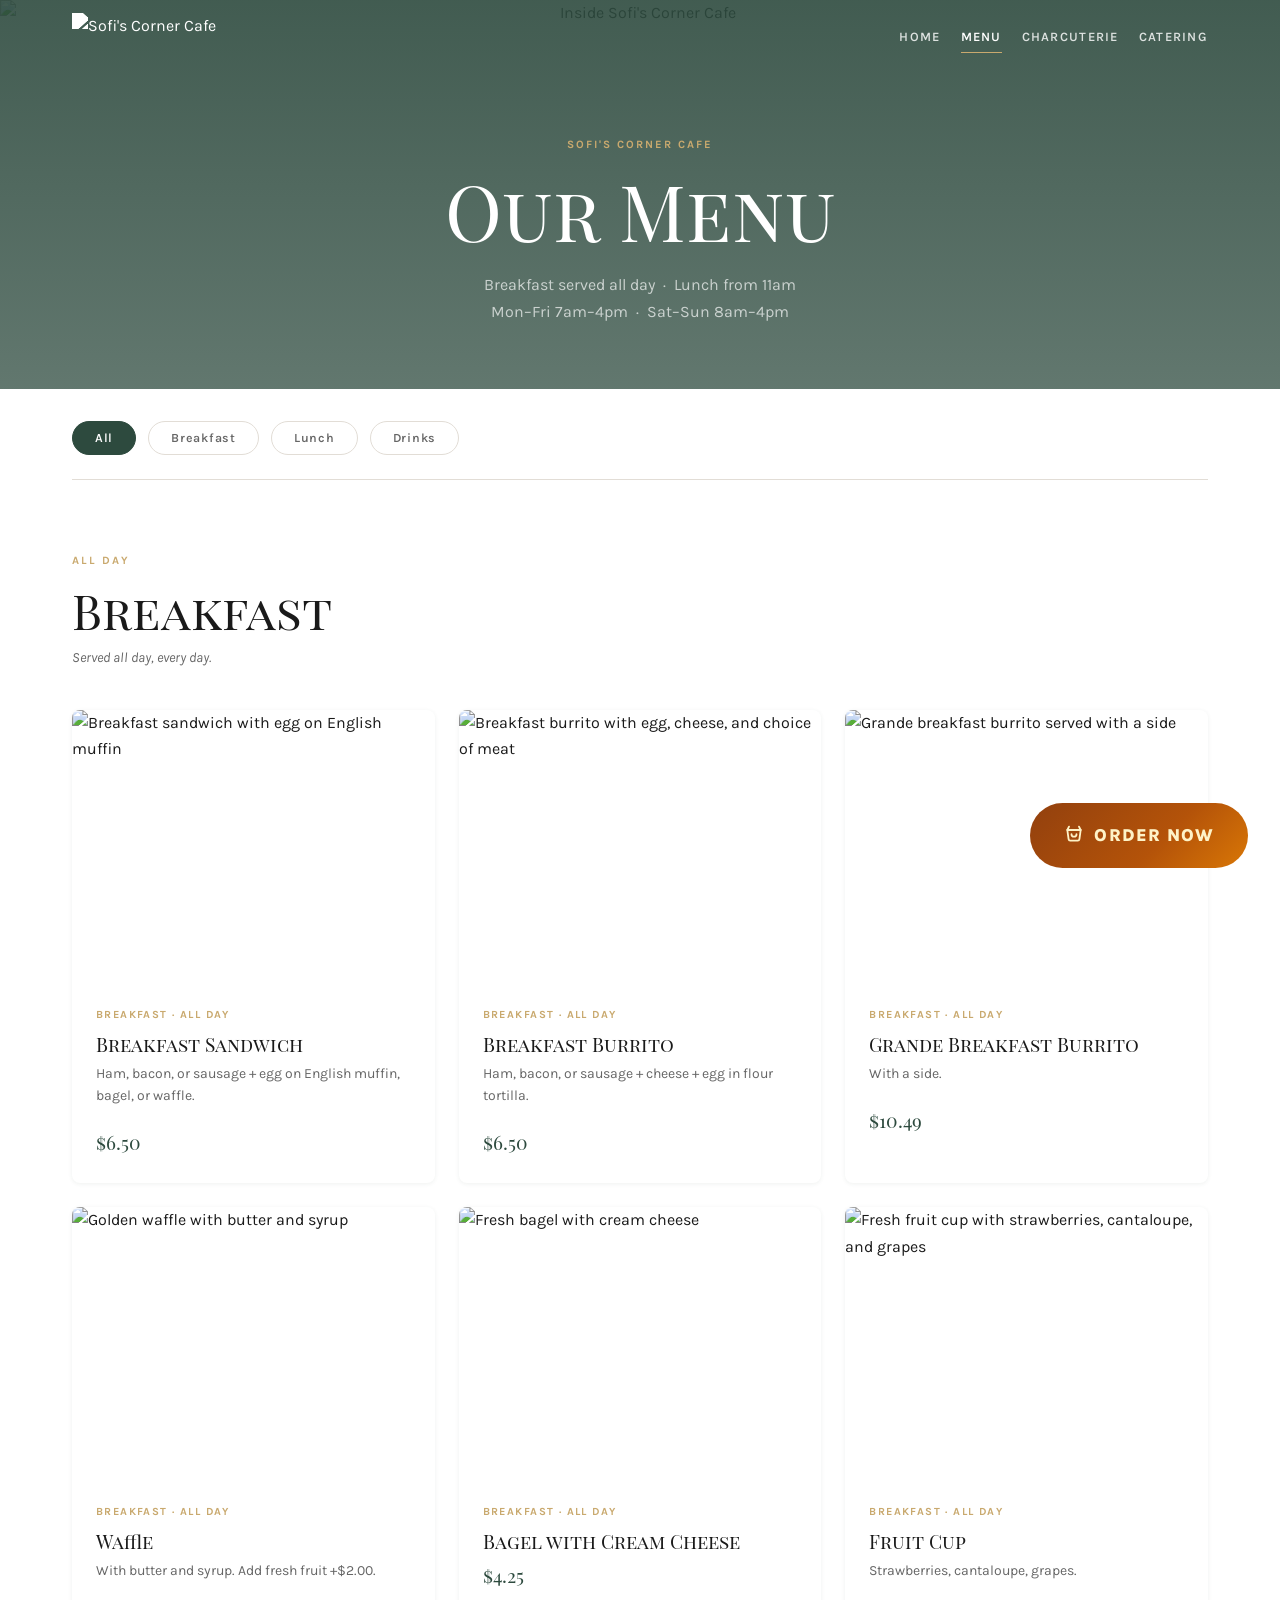
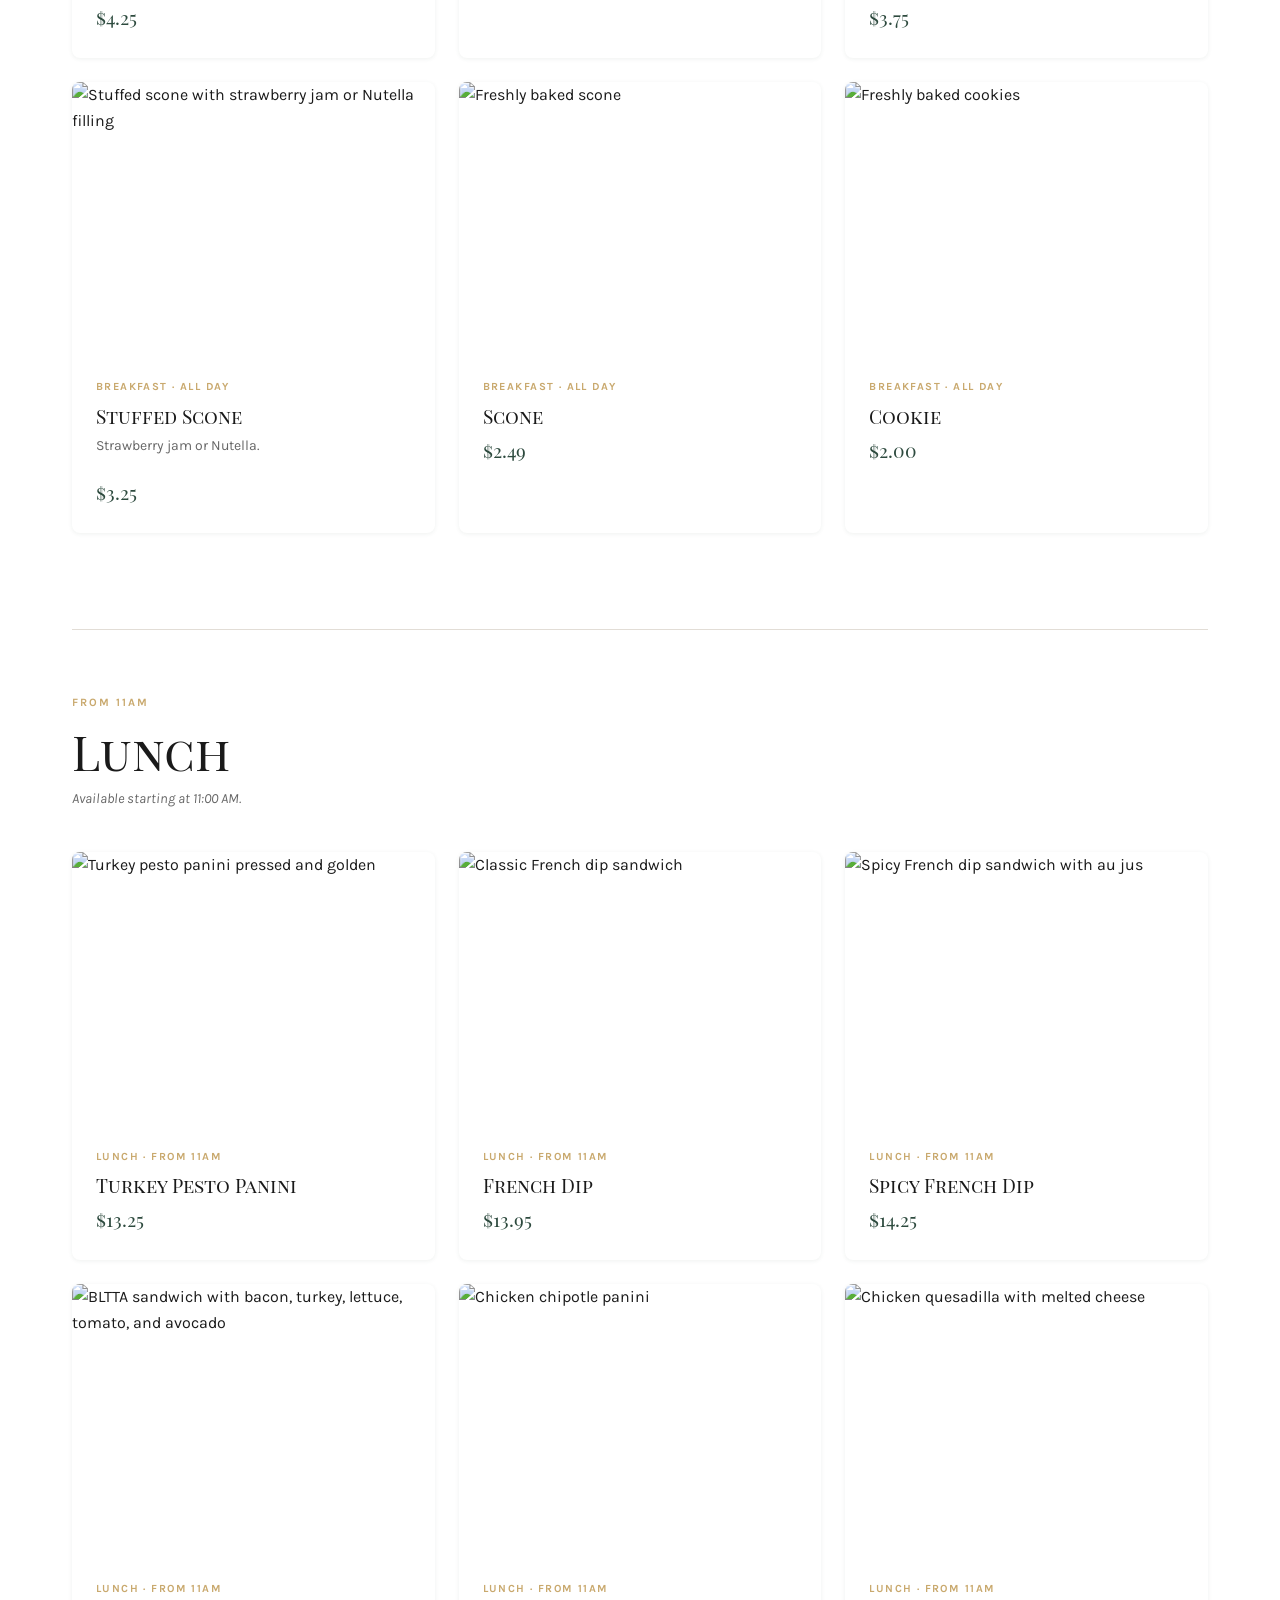
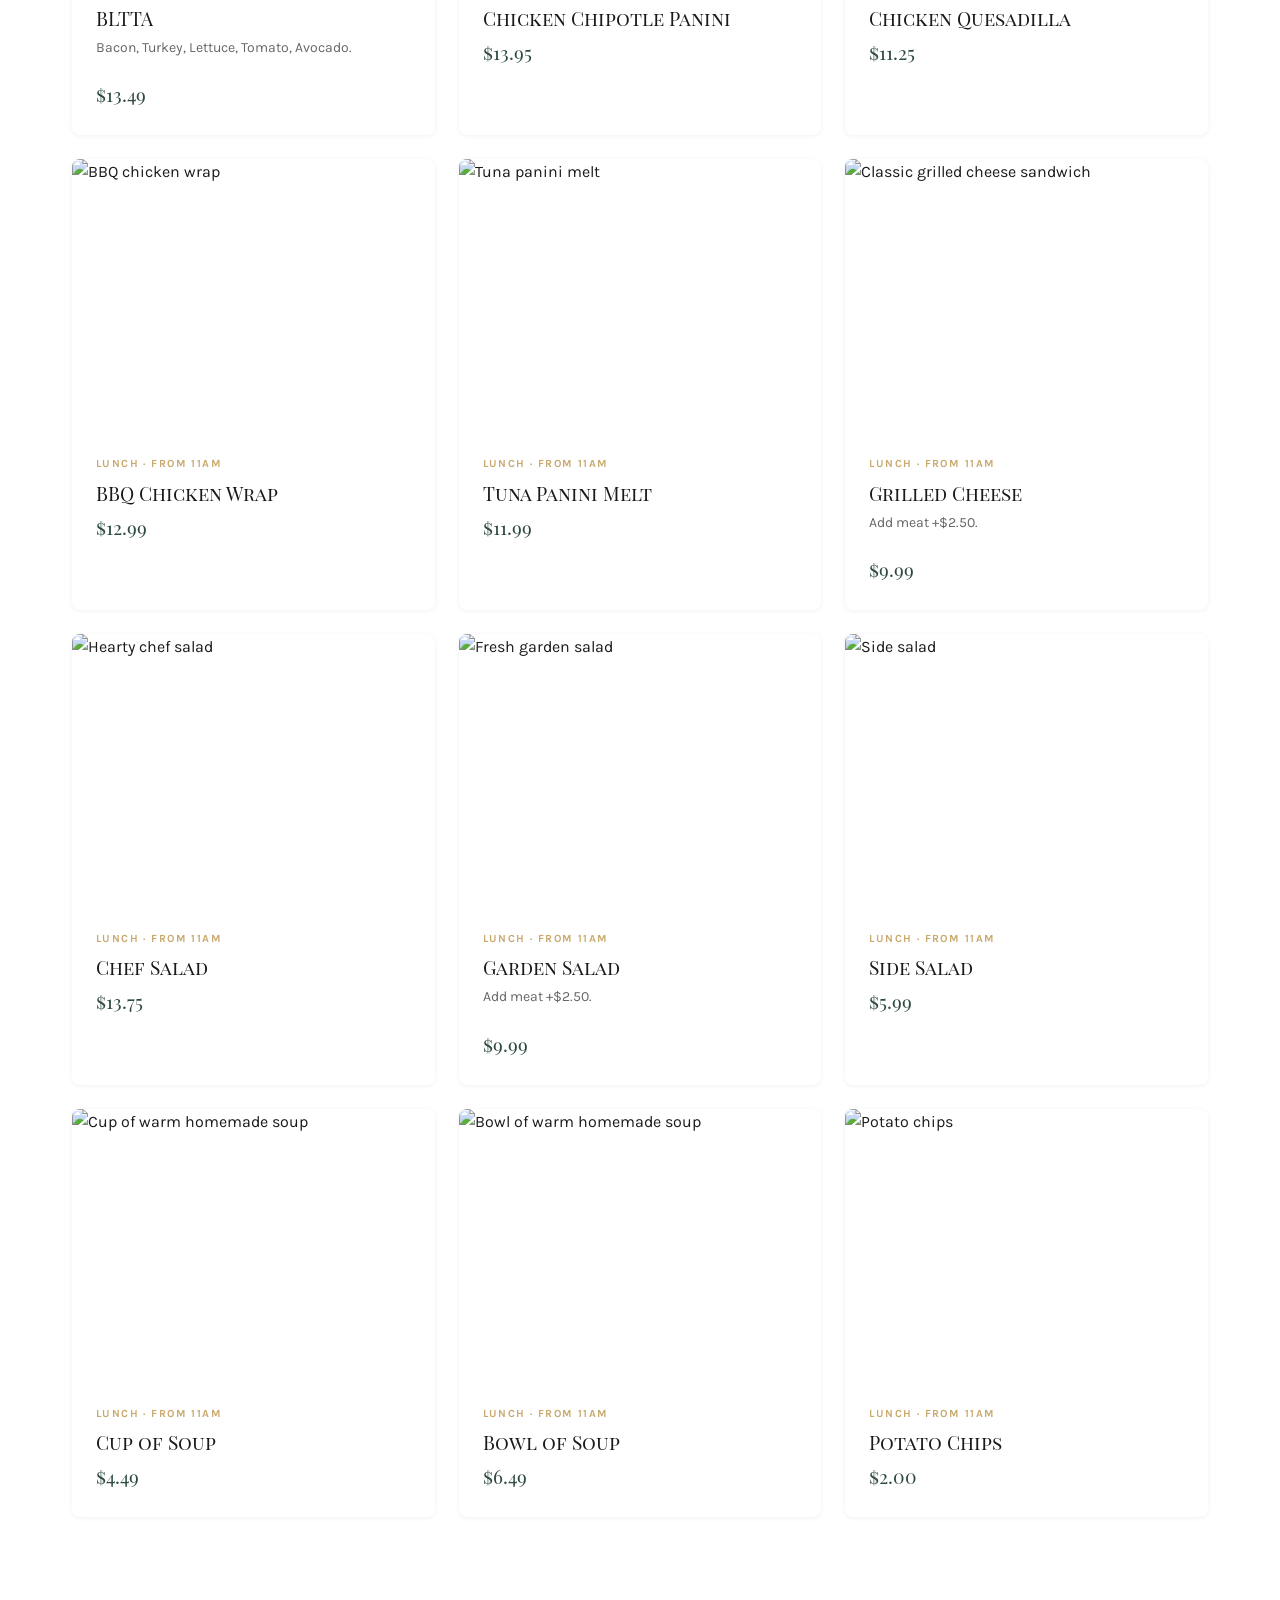
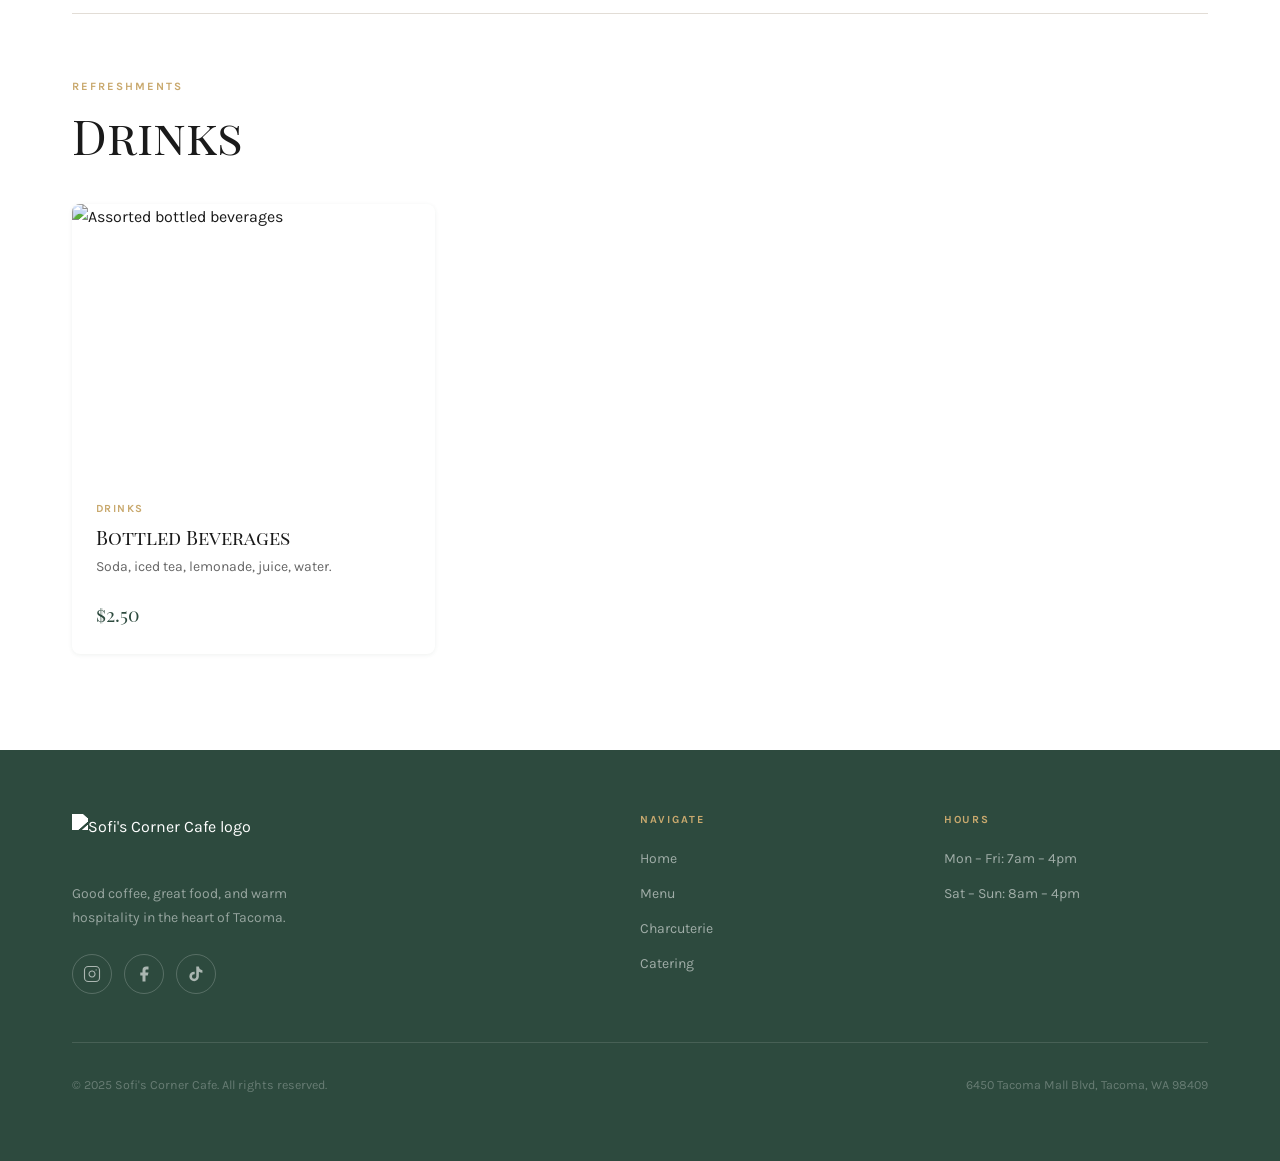
==== commit ac37ddac: "Añade Facebook y TikTok a todas las secciones de redes sociales Co-Authored-By: Claude Sonnet 4.6 <n" ====
--- a/index.html
+++ b/index.html
@@ -502,6 +502,24 @@
                 <line x1="17.5" y1="6.5" x2="17.51" y2="6.5"/>
               </svg>
             </a>
+            <a href="https://www.facebook.com/SofisCornerCafe/"
+               class="footer__social-link"
+               target="_blank"
+               rel="noopener noreferrer"
+               aria-label="Sofi's Corner Cafe on Facebook">
+              <svg width="18" height="18" viewBox="0 0 24 24" fill="currentColor" aria-hidden="true">
+                <path d="M18 2h-3a5 5 0 00-5 5v3H7v4h3v8h4v-8h3l1-4h-4V7a1 1 0 011-1h3z"/>
+              </svg>
+            </a>
+            <a href="https://www.tiktok.com/@sofiscornercafe"
+               class="footer__social-link"
+               target="_blank"
+               rel="noopener noreferrer"
+               aria-label="Sofi's Corner Cafe on TikTok">
+              <svg width="18" height="18" viewBox="0 0 24 24" fill="currentColor" aria-hidden="true">
+                <path d="M19.59 6.69a4.83 4.83 0 01-3.77-4.25V2h-3.45v13.67a2.89 2.89 0 01-2.88 2.5 2.89 2.89 0 01-2.89-2.89 2.89 2.89 0 012.89-2.89c.28 0 .54.04.79.1V9.01a6.33 6.33 0 00-.79-.05 6.34 6.34 0 00-6.34 6.34 6.34 6.34 0 006.34 6.34 6.34 6.34 0 006.33-6.34V8.95a8.16 8.16 0 004.77 1.52V7.02a4.85 4.85 0 01-1-.33z"/>
+              </svg>
+            </a>
           </div>
         </div>
 
--- a/styles.css
+++ b/styles.css
@@ -1468,6 +1468,377 @@
 
 
 /* ================================================
+   MISSION & VISION CARDS
+   ================================================ */
+.mv-grid {
+  display: grid;
+  grid-template-columns: 1fr;
+  gap: var(--space-6);
+  max-width: 860px;
+  margin-inline: auto;
+}
+@media (min-width: 680px) {
+  .mv-grid { grid-template-columns: 1fr 1fr; }
+}
+.mv-card {
+  background: var(--white);
+  border: 1px solid var(--border);
+  border-radius: var(--radius-lg);
+  padding: clamp(1.5rem, 4vw, 2.25rem);
+  position: relative;
+  overflow: hidden;
+}
+.mv-card::before {
+  content: '';
+  position: absolute;
+  top: 0; left: 0;
+  width: 4px; height: 100%;
+  background: var(--accent);
+  border-radius: 4px 0 0 4px;
+}
+.mv-card__icon {
+  width: 52px; height: 52px;
+  background: rgba(201,169,110,.12);
+  border-radius: var(--radius-md);
+  display: flex; align-items: center; justify-content: center;
+  color: var(--accent-dark);
+  margin-bottom: var(--space-4);
+}
+.mv-card__label {
+  display: block;
+  font-size: 0.68rem;
+  font-weight: 700;
+  letter-spacing: 0.16em;
+  text-transform: uppercase;
+  color: var(--accent-dark);
+  margin-bottom: var(--space-3);
+}
+.mv-card__text {
+  font-size: 0.95rem;
+  color: var(--text-muted);
+  line-height: 1.75;
+}
+
+/* ================================================
+   CATERING QUOTE WIZARD
+   ================================================ */
+.wizard { max-width: 700px; margin-inline: auto; }
+
+/* Progress bar */
+.wizard__progress {
+  display: flex;
+  align-items: flex-start;
+  margin-bottom: var(--space-10);
+  list-style: none;
+  padding: 0;
+}
+.wizard__step-item {
+  flex: 1;
+  display: flex;
+  flex-direction: column;
+  align-items: center;
+  gap: var(--space-2);
+  position: relative;
+  z-index: 1;
+}
+.wizard__step-item::after {
+  content: '';
+  position: absolute;
+  top: 17px;
+  left: 50%;
+  width: 100%;
+  height: 2px;
+  background: var(--border);
+  z-index: -1;
+  transition: background var(--normal) var(--ease);
+}
+.wizard__step-item:last-child::after { display: none; }
+.wizard__step-item.is-done::after { background: var(--primary); }
+
+.wizard__step-dot {
+  width: 34px; height: 34px;
+  border-radius: 50%;
+  border: 2px solid var(--border);
+  background: var(--bg);
+  display: flex; align-items: center; justify-content: center;
+  font-size: 0.78rem; font-weight: 700;
+  color: var(--text-muted);
+  transition: all var(--normal) var(--ease);
+}
+.wizard__step-item.is-active .wizard__step-dot,
+.wizard__step-item.is-done .wizard__step-dot {
+  border-color: var(--primary);
+  background: var(--primary);
+  color: var(--white);
+}
+.wizard__step-label {
+  font-size: 0.62rem;
+  font-weight: 700;
+  letter-spacing: 0.1em;
+  text-transform: uppercase;
+  color: var(--text-muted);
+  text-align: center;
+  transition: color var(--normal) var(--ease);
+}
+.wizard__step-item.is-active .wizard__step-label { color: var(--primary); }
+
+/* Panels */
+.wizard__panel { display: none; }
+.wizard__panel.is-active {
+  display: block;
+  animation: wiz-in var(--normal) var(--ease) forwards;
+}
+.wizard__panel.slide-back {
+  animation: wiz-in-back var(--normal) var(--ease) forwards;
+}
+@keyframes wiz-in {
+  from { opacity: 0; transform: translateX(20px); }
+  to   { opacity: 1; transform: translateX(0); }
+}
+@keyframes wiz-in-back {
+  from { opacity: 0; transform: translateX(-20px); }
+  to   { opacity: 1; transform: translateX(0); }
+}
+
+.wizard__step-title {
+  font-family: var(--font-heading);
+  font-size: 1.35rem;
+  margin-bottom: var(--space-5);
+  color: var(--text);
+}
+
+/* Event type radio cards */
+.wizard__event-cards {
+  display: grid;
+  grid-template-columns: repeat(2, 1fr);
+  gap: var(--space-3);
+  margin-bottom: var(--space-6);
+}
+@media (min-width: 520px) {
+  .wizard__event-cards { grid-template-columns: repeat(3, 1fr); }
+}
+.wizard__event-card { position: relative; cursor: pointer; }
+.wizard__event-card input[type="radio"] { position: absolute; opacity: 0; width: 0; height: 0; }
+.wizard__event-card-body {
+  border: 1.5px solid var(--border);
+  border-radius: var(--radius-md);
+  padding: var(--space-4) var(--space-3);
+  text-align: center;
+  background: var(--white);
+  cursor: pointer;
+  display: flex; flex-direction: column; align-items: center; gap: var(--space-2);
+  transition: all var(--fast) var(--ease);
+}
+.wizard__event-card-body:hover { border-color: var(--secondary); background: rgba(45,74,62,.03); }
+.wizard__event-card input[type="radio"]:checked + .wizard__event-card-body {
+  border-color: var(--primary);
+  background: rgba(45,74,62,.06);
+  box-shadow: 0 0 0 3px rgba(45,74,62,.1);
+}
+.wizard__event-card input[type="radio"]:focus-visible + .wizard__event-card-body {
+  outline: 2px solid var(--primary);
+  outline-offset: 2px;
+}
+.wizard__event-card-icon { color: var(--accent); display: flex; }
+.wizard__event-card-label { font-size: 0.76rem; font-weight: 700; letter-spacing: 0.04em; color: var(--text); }
+
+/* Nav buttons */
+.wizard__nav {
+  display: flex;
+  justify-content: space-between;
+  align-items: center;
+  margin-top: var(--space-8);
+  gap: var(--space-4);
+}
+.wizard__nav-back {
+  background: transparent;
+  border: 1.5px solid var(--border);
+  border-radius: var(--radius-sm);
+  padding: 12px var(--space-6);
+  font-family: var(--font-body);
+  font-size: 0.88rem;
+  font-weight: 600;
+  color: var(--text-muted);
+  cursor: pointer;
+  transition: all var(--fast) var(--ease);
+}
+.wizard__nav-back:hover { border-color: var(--primary); color: var(--primary); }
+.wizard__nav-next {
+  background: var(--primary);
+  border: none;
+  border-radius: var(--radius-sm);
+  padding: 13px var(--space-8);
+  font-family: var(--font-body);
+  font-size: 0.88rem;
+  font-weight: 700;
+  color: var(--white);
+  cursor: pointer;
+  transition: background var(--fast) var(--ease);
+  display: flex; align-items: center; gap: var(--space-2);
+  margin-left: auto;
+}
+.wizard__nav-next:hover { background: var(--secondary); }
+
+/* ================================================
+   CHARCUTERIE QUOTE FORM — ARTISAN SPLIT LAYOUT
+   ================================================ */
+.charc-quote-wrap {
+  display: grid;
+  grid-template-columns: 1fr;
+  gap: var(--space-8);
+  max-width: 1040px;
+  margin-inline: auto;
+}
+@media (min-width: 900px) {
+  .charc-quote-wrap { grid-template-columns: 320px 1fr; gap: var(--space-12); align-items: start; }
+}
+
+/* Left sidebar */
+.charc-quote__sidebar {
+  background: var(--primary);
+  border-radius: var(--radius-lg);
+  padding: clamp(1.5rem, 4vw, 2.5rem);
+  color: var(--white);
+  position: sticky;
+  top: calc(var(--nav-height) + 1.5rem);
+}
+.charc-quote__sidebar-eyebrow {
+  font-size: 0.62rem; font-weight: 700; letter-spacing: 0.18em;
+  text-transform: uppercase; color: var(--accent);
+  display: block; margin-bottom: var(--space-3);
+}
+.charc-quote__sidebar-title {
+  font-family: var(--font-heading);
+  font-size: 1.55rem; color: var(--white);
+  margin-bottom: var(--space-4); line-height: 1.2;
+}
+.charc-quote__sidebar-desc {
+  font-size: 0.88rem; color: rgba(255,255,255,.7);
+  line-height: 1.65; margin-bottom: var(--space-6);
+}
+.charc-sidebar-divider {
+  border: none; border-top: 1px solid rgba(255,255,255,.15);
+  margin: var(--space-6) 0;
+}
+.charc-summary-row {
+  display: flex; justify-content: space-between; align-items: baseline;
+  font-size: 0.88rem; color: rgba(255,255,255,.78);
+  padding: var(--space-2) 0;
+}
+.charc-summary-row span:last-child { font-weight: 700; color: var(--white); }
+.charc-summary-total {
+  border-top: 1px solid rgba(255,255,255,.2);
+  padding-top: var(--space-4); margin-top: var(--space-2);
+  display: flex; justify-content: space-between;
+  font-size: 1.05rem; font-weight: 700; color: var(--accent);
+}
+.charc-summary-total span:first-child { color: var(--white); }
+.charc-sidebar-hint {
+  margin-top: var(--space-6);
+  background: rgba(255,255,255,.08);
+  border-radius: var(--radius-md);
+  padding: var(--space-4);
+  font-size: 0.79rem; color: rgba(255,255,255,.65);
+  display: flex; gap: var(--space-3); align-items: flex-start;
+  line-height: 1.55;
+}
+.charc-sidebar-hint svg { flex-shrink: 0; margin-top: 2px; color: var(--accent); }
+
+/* Right form panel */
+.charc-quote__form-panel {
+  background: var(--white);
+  border-radius: var(--radius-lg);
+  padding: clamp(1.5rem, 5vw, 2.75rem);
+  border: 1px solid var(--border);
+}
+.charc-form-section { margin-bottom: var(--space-7); }
+.charc-form-section-label {
+  font-size: 0.68rem; font-weight: 700; letter-spacing: 0.14em;
+  text-transform: uppercase; color: var(--accent-dark);
+  display: block; margin-bottom: var(--space-4);
+}
+
+/* Board size visual selector */
+.board-picker {
+  display: grid;
+  grid-template-columns: repeat(3, 1fr);
+  gap: var(--space-3);
+}
+.board-option { position: relative; cursor: pointer; }
+.board-option input[type="radio"] { position: absolute; opacity: 0; width: 0; height: 0; }
+.board-option__body {
+  border: 1.5px solid var(--border);
+  border-radius: var(--radius-md);
+  padding: var(--space-4) var(--space-3);
+  text-align: center;
+  background: var(--bg-alt);
+  cursor: pointer;
+  transition: all var(--fast) var(--ease);
+}
+.board-option__size {
+  font-family: var(--font-heading);
+  font-size: 1.05rem; color: var(--text);
+  display: block; margin-bottom: var(--space-1);
+}
+.board-option__price {
+  font-size: 1.15rem; font-weight: 700;
+  color: var(--accent-dark); display: block; margin-bottom: var(--space-2);
+}
+.board-option__serves { font-size: 0.7rem; color: var(--text-muted); display: block; }
+.board-option__body:hover { border-color: var(--accent-dark); }
+.board-option input[type="radio"]:checked + .board-option__body {
+  border-color: var(--accent);
+  background: rgba(201,169,110,.09);
+  box-shadow: 0 0 0 3px rgba(201,169,110,.22);
+}
+.board-option input[type="radio"]:checked + .board-option__body .board-option__size { color: var(--primary); }
+.board-option input[type="radio"]:focus-visible + .board-option__body {
+  outline: 2px solid var(--accent);
+  outline-offset: 2px;
+}
+
+/* Quantity control */
+.qty-control {
+  display: flex; align-items: center;
+  border: 1.5px solid var(--border);
+  border-radius: var(--radius-sm);
+  overflow: hidden; width: fit-content;
+}
+.qty-btn {
+  background: var(--bg-alt); border: none;
+  width: 42px; height: 44px;
+  font-size: 1.25rem; font-weight: 600;
+  color: var(--text); cursor: pointer;
+  transition: background var(--fast) var(--ease);
+  display: flex; align-items: center; justify-content: center;
+  flex-shrink: 0;
+}
+.qty-btn:hover { background: var(--border); }
+.qty-value {
+  width: 54px; text-align: center;
+  font-weight: 700; font-size: 1rem;
+  border: none;
+  border-left: 1.5px solid var(--border);
+  border-right: 1.5px solid var(--border);
+  height: 44px;
+  font-family: var(--font-body); color: var(--text);
+  outline: none;
+  -moz-appearance: textfield;
+  background: var(--white);
+}
+.qty-value::-webkit-inner-spin-button,
+.qty-value::-webkit-outer-spin-button { -webkit-appearance: none; }
+
+.charc-form-row {
+  display: grid;
+  grid-template-columns: 1fr;
+  gap: var(--space-4);
+}
+@media (min-width: 480px) {
+  .charc-form-row-2 { grid-template-columns: 1fr 1fr; }
+}
+
+/* ================================================
    MENU REDESIGN — Café Board + Hero hybrid
    ================================================ */
 
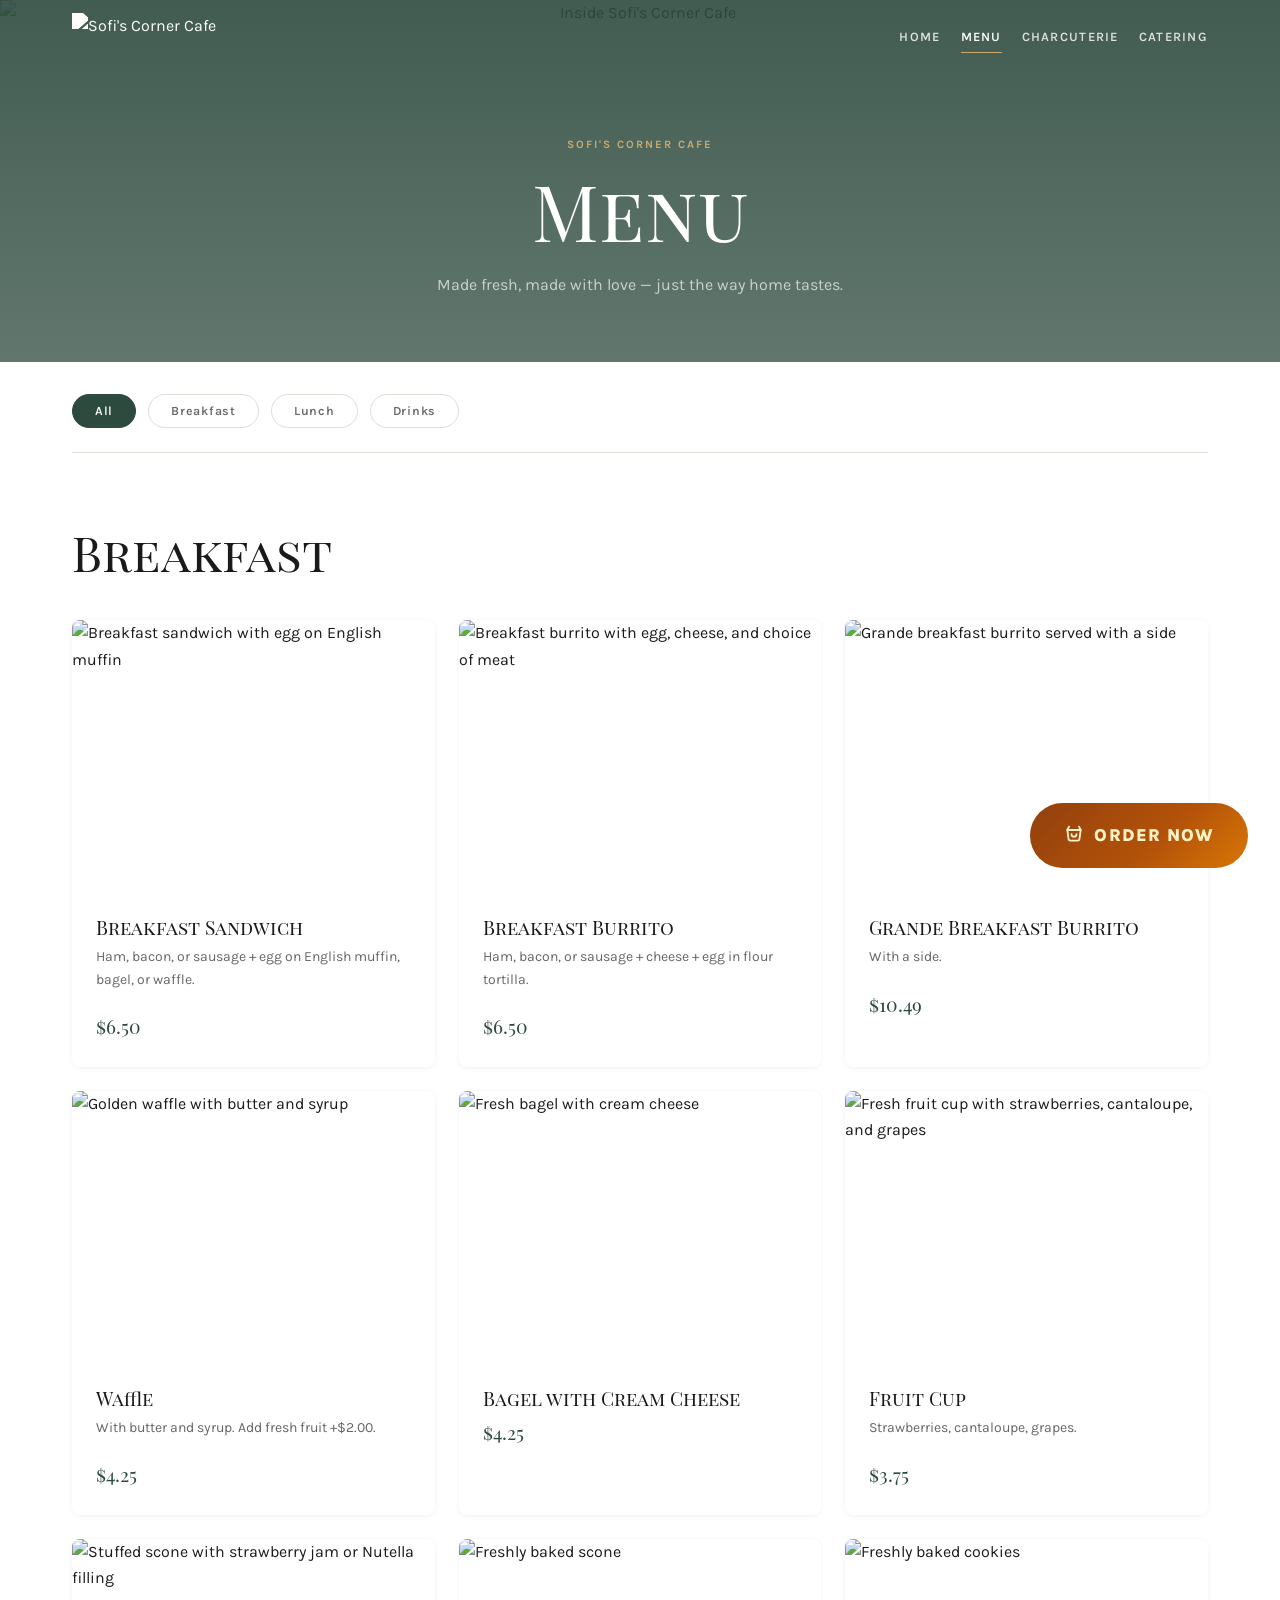
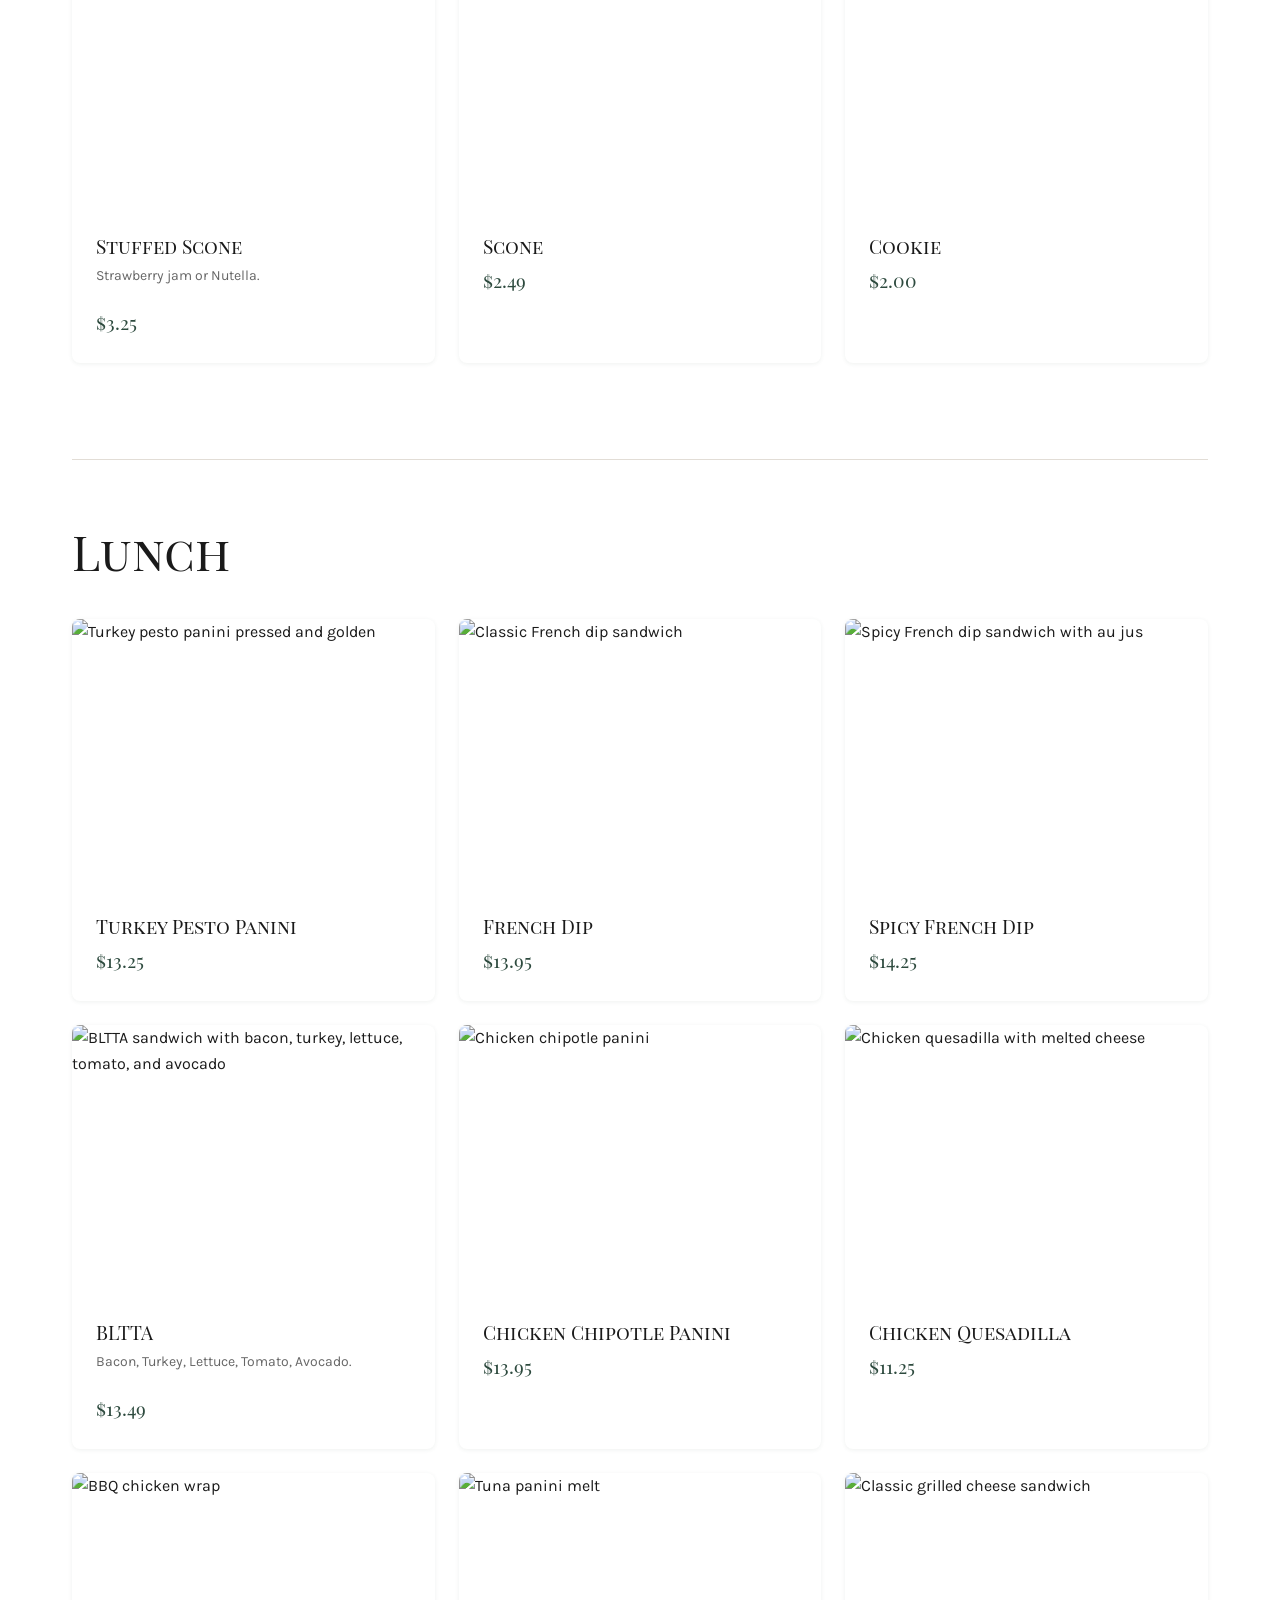
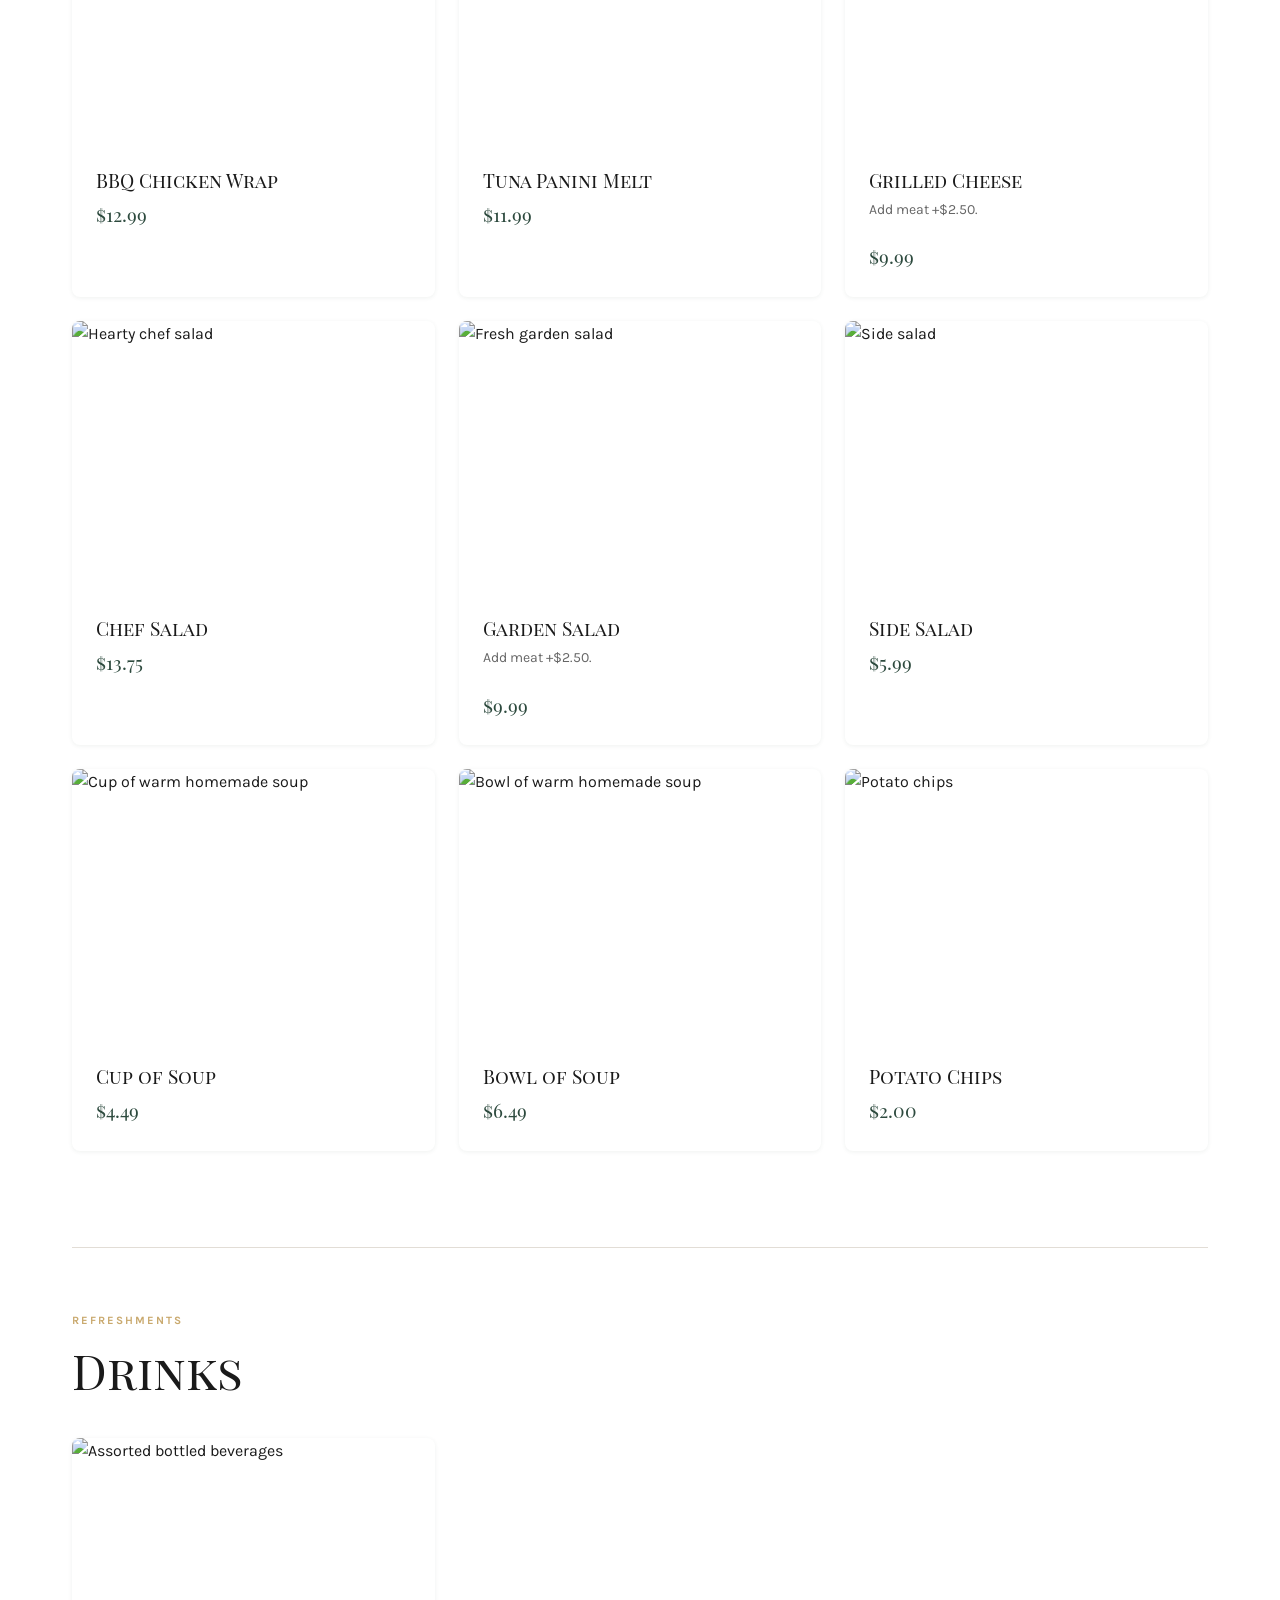
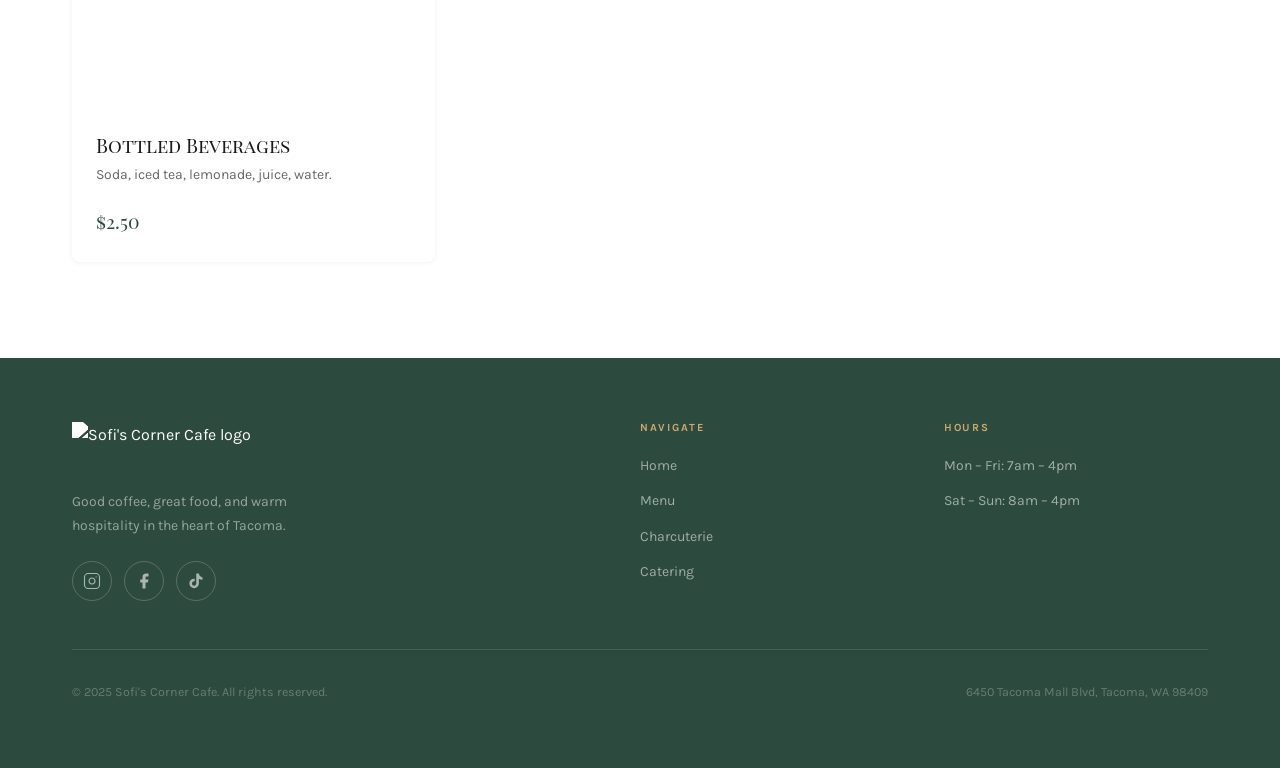
==== commit 97b8796a: "Limpia página de menú según cambios del cliente - "Our Menu" → "Menu" - Reemplaza horarios por eslog" ====
--- a/index.html
+++ b/index.html
@@ -59,8 +59,8 @@
       <div class="menu-hero__overlay" aria-hidden="true"></div>
       <div class="container menu-hero__content">
         <span class="eyebrow" style="color:var(--accent)">Sofi's Corner Cafe</span>
-        <h1 class="menu-hero__title" id="menu-page-title">Our Menu</h1>
-        <p class="menu-hero__subtitle">Breakfast served all day &nbsp;·&nbsp; Lunch from 11am<br>Mon–Fri 7am–4pm &nbsp;·&nbsp; Sat–Sun 8am–4pm</p>
+        <h1 class="menu-hero__title" id="menu-page-title">Menu</h1>
+        <p class="menu-hero__subtitle">Made fresh, made with love — just the way home tastes.</p>
       </div>
     </header>
 
@@ -78,9 +78,7 @@
       <!-- ——— BREAKFAST ——— -->
       <section class="menu-section" id="breakfast" data-category="breakfast" aria-labelledby="breakfast-heading">
         <div class="menu-section__header reveal">
-          <span class="eyebrow">All Day</span>
           <h2 class="menu-section__title" id="breakfast-heading">Breakfast</h2>
-          <p class="menu-section__note">Served all day, every day.</p>
         </div>
 
         <div class="menu-items-grid">
@@ -91,7 +89,6 @@
                    alt="Breakfast sandwich with egg on English muffin" loading="lazy">
             </div>
             <div class="menu-card__body">
-              <p class="menu-card__category">Breakfast · All Day</p>
               <h3 class="menu-card__name">Breakfast Sandwich</h3>
               <p class="menu-card__desc">Ham, bacon, or sausage + egg on English muffin, bagel, or waffle.</p>
               <div class="menu-card__footer">
@@ -106,7 +103,6 @@
                    alt="Breakfast burrito with egg, cheese, and choice of meat" loading="lazy">
             </div>
             <div class="menu-card__body">
-              <p class="menu-card__category">Breakfast · All Day</p>
               <h3 class="menu-card__name">Breakfast Burrito</h3>
               <p class="menu-card__desc">Ham, bacon, or sausage + cheese + egg in flour tortilla.</p>
               <div class="menu-card__footer">
@@ -121,7 +117,6 @@
                    alt="Grande breakfast burrito served with a side" loading="lazy">
             </div>
             <div class="menu-card__body">
-              <p class="menu-card__category">Breakfast · All Day</p>
               <h3 class="menu-card__name">Grande Breakfast Burrito</h3>
               <p class="menu-card__desc">With a side.</p>
               <div class="menu-card__footer">
@@ -136,7 +131,6 @@
                    alt="Golden waffle with butter and syrup" loading="lazy">
             </div>
             <div class="menu-card__body">
-              <p class="menu-card__category">Breakfast · All Day</p>
               <h3 class="menu-card__name">Waffle</h3>
               <p class="menu-card__desc">With butter and syrup. Add fresh fruit +$2.00.</p>
               <div class="menu-card__footer">
@@ -151,7 +145,6 @@
                    alt="Fresh bagel with cream cheese" loading="lazy">
             </div>
             <div class="menu-card__body">
-              <p class="menu-card__category">Breakfast · All Day</p>
               <h3 class="menu-card__name">Bagel with Cream Cheese</h3>
               <div class="menu-card__footer">
                 <span class="menu-card__price">$4.25</span>
@@ -165,7 +158,6 @@
                    alt="Fresh fruit cup with strawberries, cantaloupe, and grapes" loading="lazy">
             </div>
             <div class="menu-card__body">
-              <p class="menu-card__category">Breakfast · All Day</p>
               <h3 class="menu-card__name">Fruit Cup</h3>
               <p class="menu-card__desc">Strawberries, cantaloupe, grapes.</p>
               <div class="menu-card__footer">
@@ -180,7 +172,6 @@
                    alt="Stuffed scone with strawberry jam or Nutella filling" loading="lazy">
             </div>
             <div class="menu-card__body">
-              <p class="menu-card__category">Breakfast · All Day</p>
               <h3 class="menu-card__name">Stuffed Scone</h3>
               <p class="menu-card__desc">Strawberry jam or Nutella.</p>
               <div class="menu-card__footer">
@@ -195,7 +186,6 @@
                    alt="Freshly baked scone" loading="lazy">
             </div>
             <div class="menu-card__body">
-              <p class="menu-card__category">Breakfast · All Day</p>
               <h3 class="menu-card__name">Scone</h3>
               <div class="menu-card__footer">
                 <span class="menu-card__price">$2.49</span>
@@ -209,7 +199,6 @@
                    alt="Freshly baked cookies" loading="lazy">
             </div>
             <div class="menu-card__body">
-              <p class="menu-card__category">Breakfast · All Day</p>
               <h3 class="menu-card__name">Cookie</h3>
               <div class="menu-card__footer">
                 <span class="menu-card__price">$2.00</span>
@@ -223,9 +212,7 @@
       <!-- ——— LUNCH ——— -->
       <section class="menu-section" id="lunch" data-category="lunch" aria-labelledby="lunch-heading">
         <div class="menu-section__header reveal">
-          <span class="eyebrow">From 11am</span>
           <h2 class="menu-section__title" id="lunch-heading">Lunch</h2>
-          <p class="menu-section__note">Available starting at 11:00 AM.</p>
         </div>
 
         <div class="menu-items-grid">
@@ -236,7 +223,6 @@
                    alt="Turkey pesto panini pressed and golden" loading="lazy">
             </div>
             <div class="menu-card__body">
-              <p class="menu-card__category">Lunch · From 11am</p>
               <h3 class="menu-card__name">Turkey Pesto Panini</h3>
               <div class="menu-card__footer">
                 <span class="menu-card__price">$13.25</span>
@@ -250,7 +236,6 @@
                    alt="Classic French dip sandwich" loading="lazy">
             </div>
             <div class="menu-card__body">
-              <p class="menu-card__category">Lunch · From 11am</p>
               <h3 class="menu-card__name">French Dip</h3>
               <div class="menu-card__footer">
                 <span class="menu-card__price">$13.95</span>
@@ -264,7 +249,6 @@
                    alt="Spicy French dip sandwich with au jus" loading="lazy">
             </div>
             <div class="menu-card__body">
-              <p class="menu-card__category">Lunch · From 11am</p>
               <h3 class="menu-card__name">Spicy French Dip</h3>
               <div class="menu-card__footer">
                 <span class="menu-card__price">$14.25</span>
@@ -278,7 +262,6 @@
                    alt="BLTTA sandwich with bacon, turkey, lettuce, tomato, and avocado" loading="lazy">
             </div>
             <div class="menu-card__body">
-              <p class="menu-card__category">Lunch · From 11am</p>
               <h3 class="menu-card__name">BLTTA</h3>
               <p class="menu-card__desc">Bacon, Turkey, Lettuce, Tomato, Avocado.</p>
               <div class="menu-card__footer">
@@ -293,7 +276,6 @@
                    alt="Chicken chipotle panini" loading="lazy">
             </div>
             <div class="menu-card__body">
-              <p class="menu-card__category">Lunch · From 11am</p>
               <h3 class="menu-card__name">Chicken Chipotle Panini</h3>
               <div class="menu-card__footer">
                 <span class="menu-card__price">$13.95</span>
@@ -307,7 +289,6 @@
                    alt="Chicken quesadilla with melted cheese" loading="lazy">
             </div>
             <div class="menu-card__body">
-              <p class="menu-card__category">Lunch · From 11am</p>
               <h3 class="menu-card__name">Chicken Quesadilla</h3>
               <div class="menu-card__footer">
                 <span class="menu-card__price">$11.25</span>
@@ -321,7 +302,6 @@
                    alt="BBQ chicken wrap" loading="lazy">
             </div>
             <div class="menu-card__body">
-              <p class="menu-card__category">Lunch · From 11am</p>
               <h3 class="menu-card__name">BBQ Chicken Wrap</h3>
               <div class="menu-card__footer">
                 <span class="menu-card__price">$12.99</span>
@@ -335,7 +315,6 @@
                    alt="Tuna panini melt" loading="lazy">
             </div>
             <div class="menu-card__body">
-              <p class="menu-card__category">Lunch · From 11am</p>
               <h3 class="menu-card__name">Tuna Panini Melt</h3>
               <div class="menu-card__footer">
                 <span class="menu-card__price">$11.99</span>
@@ -349,7 +328,6 @@
                    alt="Classic grilled cheese sandwich" loading="lazy">
             </div>
             <div class="menu-card__body">
-              <p class="menu-card__category">Lunch · From 11am</p>
               <h3 class="menu-card__name">Grilled Cheese</h3>
               <p class="menu-card__desc">Add meat +$2.50.</p>
               <div class="menu-card__footer">
@@ -364,7 +342,6 @@
                    alt="Hearty chef salad" loading="lazy">
             </div>
             <div class="menu-card__body">
-              <p class="menu-card__category">Lunch · From 11am</p>
               <h3 class="menu-card__name">Chef Salad</h3>
               <div class="menu-card__footer">
                 <span class="menu-card__price">$13.75</span>
@@ -378,7 +355,6 @@
                    alt="Fresh garden salad" loading="lazy">
             </div>
             <div class="menu-card__body">
-              <p class="menu-card__category">Lunch · From 11am</p>
               <h3 class="menu-card__name">Garden Salad</h3>
               <p class="menu-card__desc">Add meat +$2.50.</p>
               <div class="menu-card__footer">
@@ -393,7 +369,6 @@
                    alt="Side salad" loading="lazy">
             </div>
             <div class="menu-card__body">
-              <p class="menu-card__category">Lunch · From 11am</p>
               <h3 class="menu-card__name">Side Salad</h3>
               <div class="menu-card__footer">
                 <span class="menu-card__price">$5.99</span>
@@ -407,7 +382,6 @@
                    alt="Cup of warm homemade soup" loading="lazy">
             </div>
             <div class="menu-card__body">
-              <p class="menu-card__category">Lunch · From 11am</p>
               <h3 class="menu-card__name">Cup of Soup</h3>
               <div class="menu-card__footer">
                 <span class="menu-card__price">$4.49</span>
@@ -421,7 +395,6 @@
                    alt="Bowl of warm homemade soup" loading="lazy">
             </div>
             <div class="menu-card__body">
-              <p class="menu-card__category">Lunch · From 11am</p>
               <h3 class="menu-card__name">Bowl of Soup</h3>
               <div class="menu-card__footer">
                 <span class="menu-card__price">$6.49</span>
@@ -435,7 +408,6 @@
                    alt="Potato chips" loading="lazy">
             </div>
             <div class="menu-card__body">
-              <p class="menu-card__category">Lunch · From 11am</p>
               <h3 class="menu-card__name">Potato Chips</h3>
               <div class="menu-card__footer">
                 <span class="menu-card__price">$2.00</span>
@@ -461,7 +433,6 @@
                    alt="Assorted bottled beverages" loading="lazy">
             </div>
             <div class="menu-card__body">
-              <p class="menu-card__category">Drinks</p>
               <h3 class="menu-card__name">Bottled Beverages</h3>
               <p class="menu-card__desc">Soda, iced tea, lemonade, juice, water.</p>
               <div class="menu-card__footer">
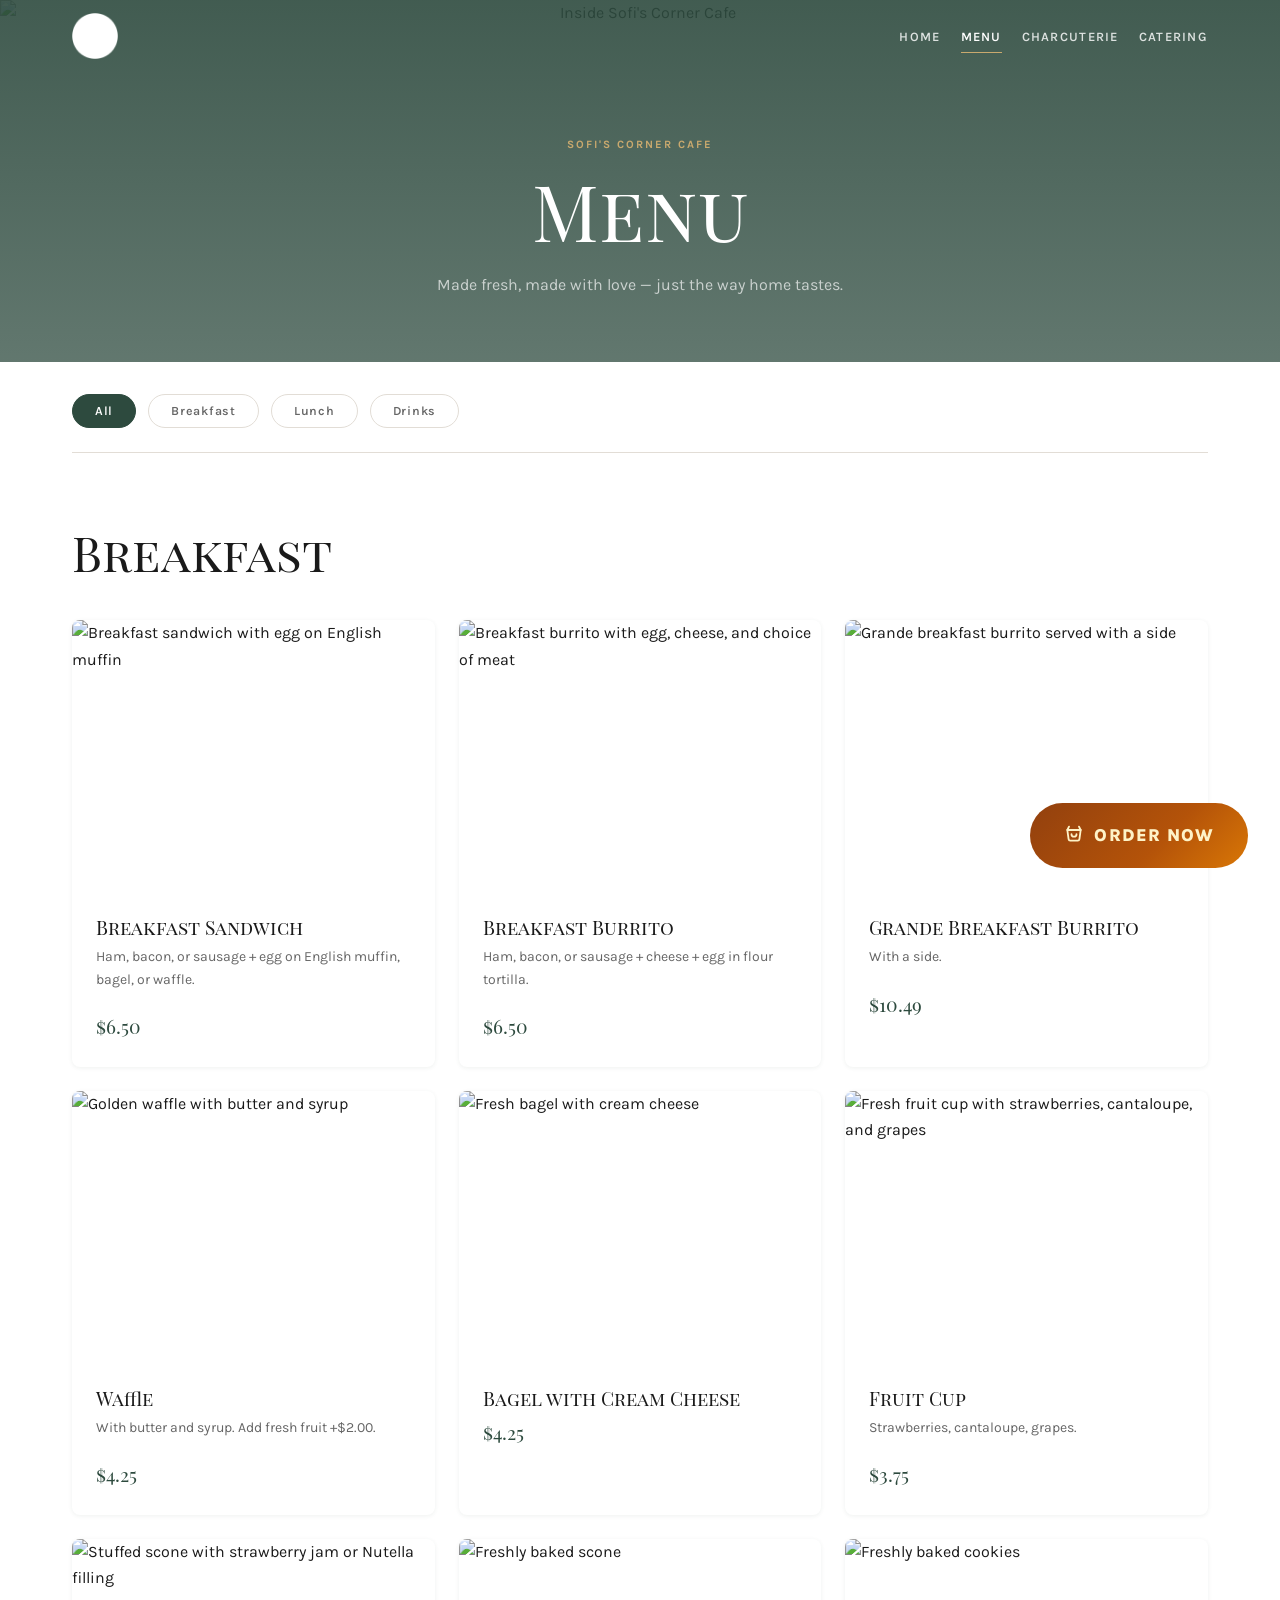
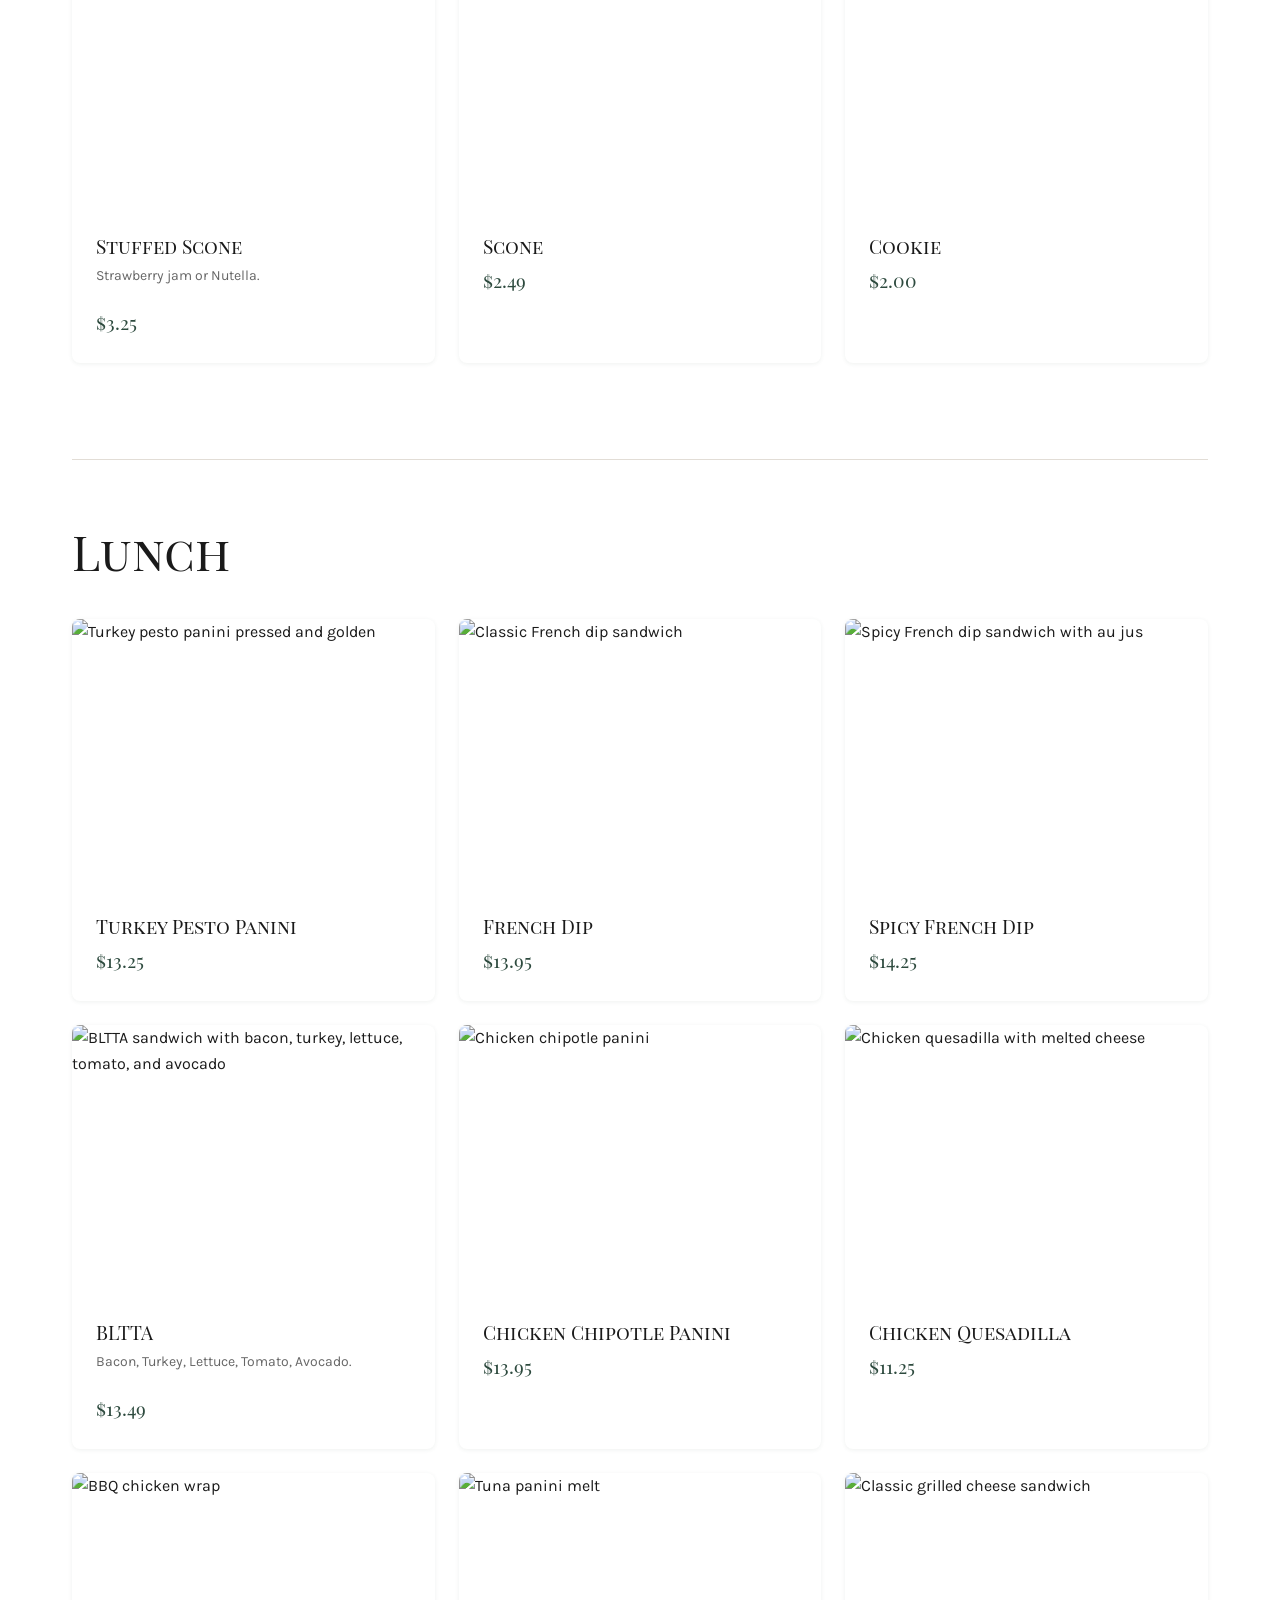
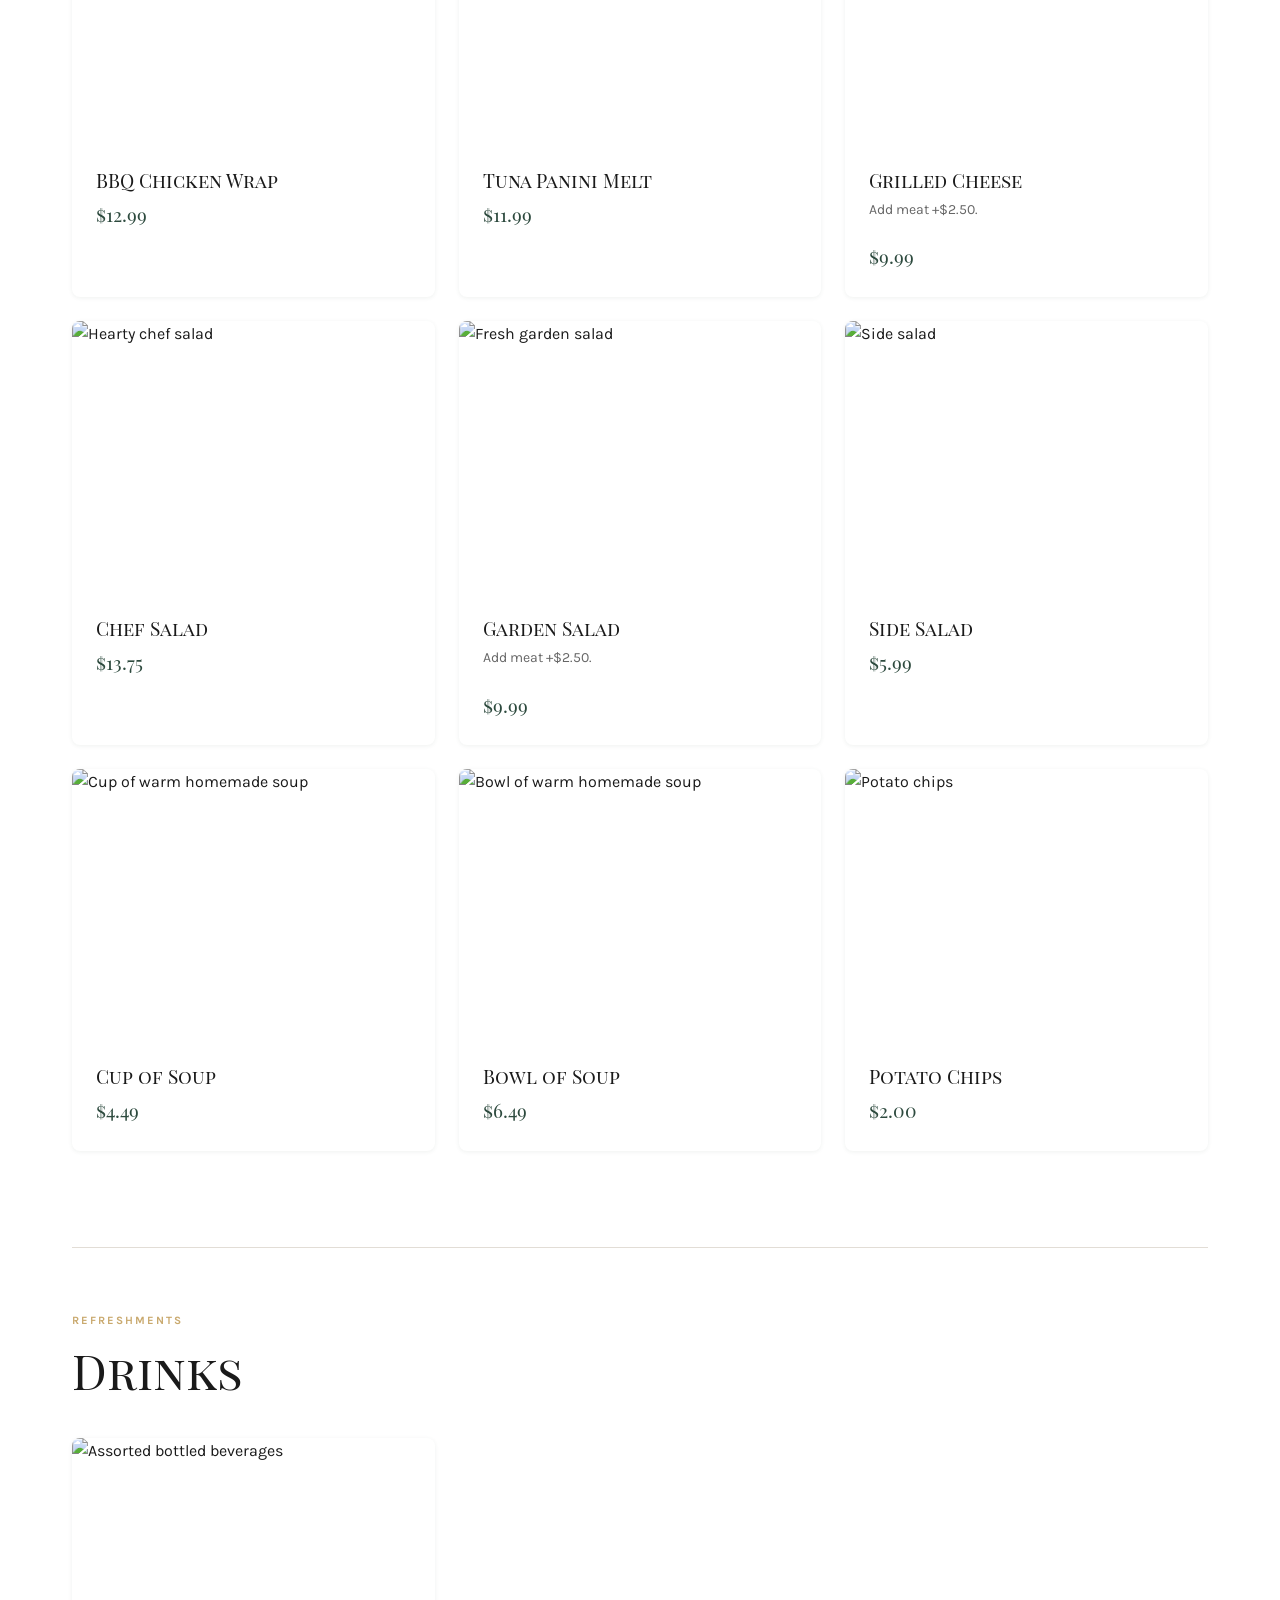
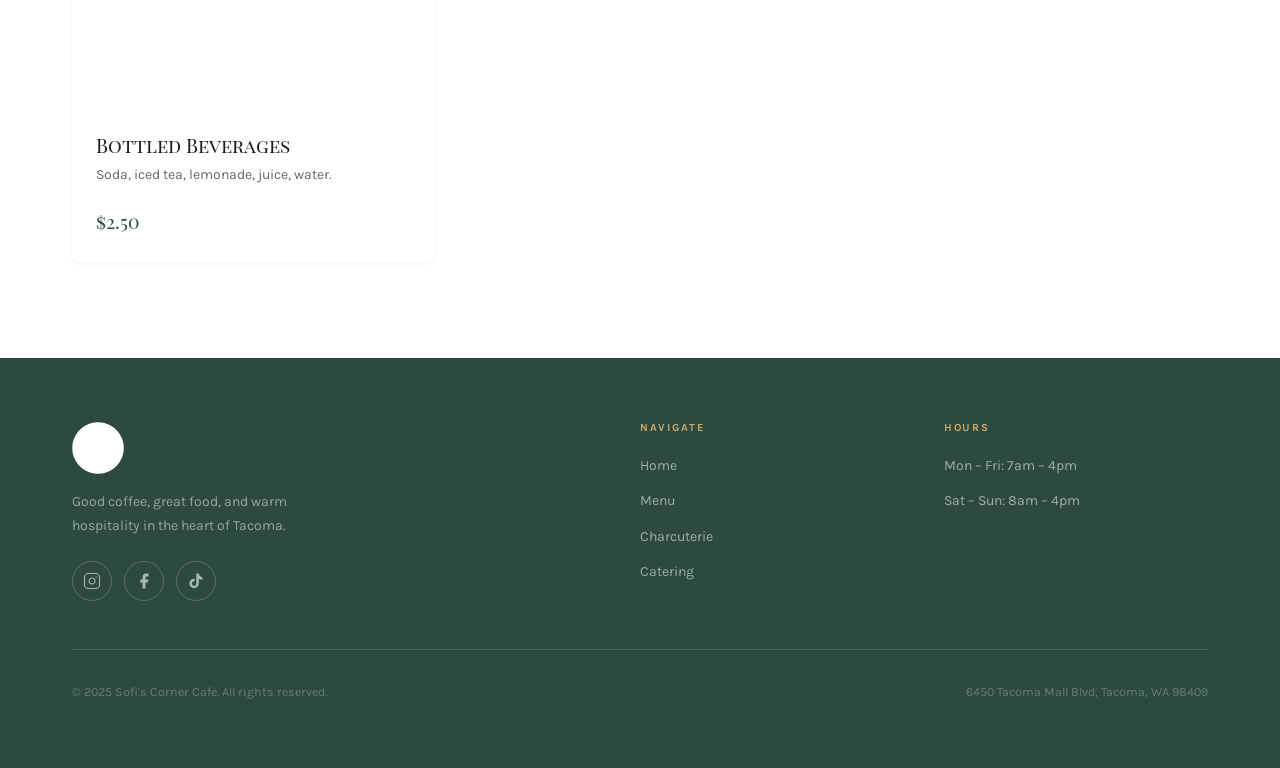
==== commit 852de726: "Actualiza logo oficial de Sofi's Corner en todas las páginas - Agrega logo real a assets/logo.png - " ====
--- a/index.html
+++ b/index.html
@@ -16,7 +16,7 @@
       <div class="nav__brand">
         <a href="index.html" class="nav__logo">
           <img
-            src="https://static.wixstatic.com/media/660fac_09fa6c34293644a98d247dbfc926543f~mv2.png"
+            src="assets/logo.png"
             alt="Sofi's Corner Cafe"
             class="nav__logo-img">
         </a>
@@ -456,7 +456,7 @@
         <div>
           <a href="index.html" aria-label="Sofi's Corner Cafe — Home">
             <img
-              src="https://static.wixstatic.com/media/660fac_09fa6c34293644a98d247dbfc926543f~mv2.png"
+              src="assets/logo.png"
               alt="Sofi's Corner Cafe logo"
               class="footer__logo-img">
           </a>
--- a/styles.css
+++ b/styles.css
@@ -1468,6 +1468,238 @@
 
 
 /* ================================================
+   TODAY'S PICKS / SPECIALS SECTION
+   ================================================ */
+.specials__header {
+  display: flex;
+  align-items: flex-end;
+  justify-content: space-between;
+  gap: var(--space-6);
+  margin-bottom: var(--space-10);
+  flex-wrap: wrap;
+}
+.specials__subtitle {
+  color: var(--text-muted);
+  font-size: 1rem;
+  margin-top: var(--space-2);
+  max-width: 460px;
+}
+.specials__header-note {
+  display: flex;
+  align-items: flex-start;
+  gap: var(--space-2);
+  font-size: 0.8rem;
+  color: var(--text-muted);
+  line-height: 1.55;
+  max-width: 220px;
+  text-align: right;
+  flex-shrink: 0;
+}
+.specials__header-note svg { flex-shrink: 0; margin-top: 2px; color: var(--accent-dark); }
+.specials__footer-note {
+  display: flex;
+  align-items: center;
+  justify-content: center;
+  gap: var(--space-2);
+  margin-top: var(--space-8);
+  font-size: 0.85rem;
+  color: var(--text-muted);
+  text-align: center;
+}
+.specials__footer-note svg { flex-shrink: 0; color: var(--accent-dark); }
+.specials__footer-note a { color: var(--primary); font-weight: 600; text-decoration: underline; text-underline-offset: 3px; }
+.specials__footer-note a:hover { color: var(--secondary); }
+
+.btn--outline {
+  display: inline-flex;
+  align-items: center;
+  gap: var(--space-2);
+  border: 1.5px solid var(--primary);
+  color: var(--primary);
+  background: transparent;
+  border-radius: var(--radius-sm);
+  padding: 11px var(--space-6);
+  font-family: var(--font-body);
+  font-size: 0.85rem;
+  font-weight: 700;
+  letter-spacing: 0.04em;
+  text-decoration: none;
+  transition: background var(--fast) var(--ease), color var(--fast) var(--ease);
+  white-space: nowrap;
+  flex-shrink: 0;
+}
+.btn--outline:hover { background: var(--primary); color: var(--white); }
+
+/* Bento grid */
+.specials__grid {
+  display: grid;
+  grid-template-columns: 1fr;
+  gap: var(--space-5);
+}
+@media (min-width: 860px) {
+  .specials__grid { grid-template-columns: 1fr 380px; align-items: stretch; }
+}
+
+/* Featured card */
+.special-featured {
+  border-radius: var(--radius-lg);
+  overflow: hidden;
+  background: var(--white);
+  border: 1px solid var(--border);
+  box-shadow: var(--shadow-sm);
+  transition: box-shadow var(--normal) var(--ease), transform var(--normal) var(--ease);
+}
+.special-featured:hover {
+  box-shadow: var(--shadow-md);
+  transform: translateY(-2px);
+}
+.special-featured__inner {
+  display: flex;
+  flex-direction: column;
+  height: 100%;
+  text-decoration: none;
+  color: inherit;
+  cursor: pointer;
+}
+@media (min-width: 600px) {
+  .special-featured__inner { flex-direction: row; }
+  .special-featured__image { width: 52%; flex-shrink: 0; }
+}
+.special-featured__image {
+  overflow: hidden;
+  min-height: 240px;
+}
+.special-featured__image img {
+  width: 100%; height: 100%;
+  object-fit: cover;
+  display: block;
+  transition: transform var(--slow) var(--ease);
+}
+.special-featured:hover .special-featured__image img { transform: scale(1.04); }
+.special-featured__content {
+  padding: clamp(1.25rem, 4vw, 2rem);
+  display: flex;
+  flex-direction: column;
+  justify-content: center;
+  gap: var(--space-4);
+}
+.special-featured__name {
+  font-family: var(--font-heading);
+  font-size: clamp(1.35rem, 3vw, 1.8rem);
+  color: var(--text);
+  line-height: 1.2;
+}
+.special-featured__desc {
+  font-size: 0.95rem;
+  color: var(--text-muted);
+  line-height: 1.7;
+}
+.special-featured__footer {
+  display: flex;
+  align-items: center;
+  justify-content: space-between;
+  margin-top: auto;
+  padding-top: var(--space-4);
+  border-top: 1px solid var(--border-light);
+}
+.special-featured__price {
+  font-size: 1.4rem;
+  font-weight: 700;
+  color: var(--primary);
+  font-family: var(--font-heading);
+}
+.special-featured__link {
+  display: flex;
+  align-items: center;
+  gap: var(--space-2);
+  font-size: 0.82rem;
+  font-weight: 700;
+  letter-spacing: 0.06em;
+  text-transform: uppercase;
+  color: var(--accent-dark);
+  transition: gap var(--fast) var(--ease);
+}
+.special-featured:hover .special-featured__link { gap: var(--space-3); }
+
+/* Side cards stack */
+.specials__side {
+  display: flex;
+  flex-direction: column;
+  gap: var(--space-5);
+}
+.special-card {
+  border-radius: var(--radius-lg);
+  overflow: hidden;
+  background: var(--white);
+  border: 1px solid var(--border);
+  box-shadow: var(--shadow-sm);
+  flex: 1;
+  transition: box-shadow var(--normal) var(--ease), transform var(--normal) var(--ease);
+}
+.special-card:hover { box-shadow: var(--shadow-md); transform: translateY(-2px); }
+.special-card__inner {
+  display: flex;
+  height: 100%;
+  text-decoration: none;
+  color: inherit;
+  cursor: pointer;
+}
+.special-card__image {
+  width: 120px;
+  flex-shrink: 0;
+  overflow: hidden;
+}
+@media (min-width: 480px) { .special-card__image { width: 140px; } }
+.special-card__image img {
+  width: 100%; height: 100%;
+  object-fit: cover;
+  display: block;
+  transition: transform var(--slow) var(--ease);
+}
+.special-card:hover .special-card__image img { transform: scale(1.05); }
+.special-card__content {
+  padding: var(--space-5);
+  display: flex;
+  flex-direction: column;
+  justify-content: center;
+  gap: var(--space-2);
+}
+.special-card__name {
+  font-family: var(--font-heading);
+  font-size: 1.05rem;
+  color: var(--text);
+  line-height: 1.25;
+}
+.special-card__desc {
+  font-size: 0.85rem;
+  color: var(--text-muted);
+  line-height: 1.6;
+}
+.special-card__price {
+  font-size: 1rem;
+  font-weight: 700;
+  color: var(--primary);
+  margin-top: var(--space-1);
+  display: block;
+}
+
+/* Badges */
+.special-badge {
+  display: inline-block;
+  font-size: 0.62rem;
+  font-weight: 700;
+  letter-spacing: 0.14em;
+  text-transform: uppercase;
+  padding: 4px 10px;
+  border-radius: 50px;
+  width: fit-content;
+}
+.special-badge--gold   { background: rgba(201,169,110,.18); color: var(--accent-dark); }
+.special-badge--green  { background: rgba(45,74,62,.1);     color: var(--primary); }
+.special-badge--cream  { background: var(--border-light);    color: var(--text-muted); }
+.special-badge--red    { background: rgba(180,50,50,.1);     color: #a83232; }
+
+/* ================================================
    MISSION & VISION CARDS
    ================================================ */
 .mv-grid {
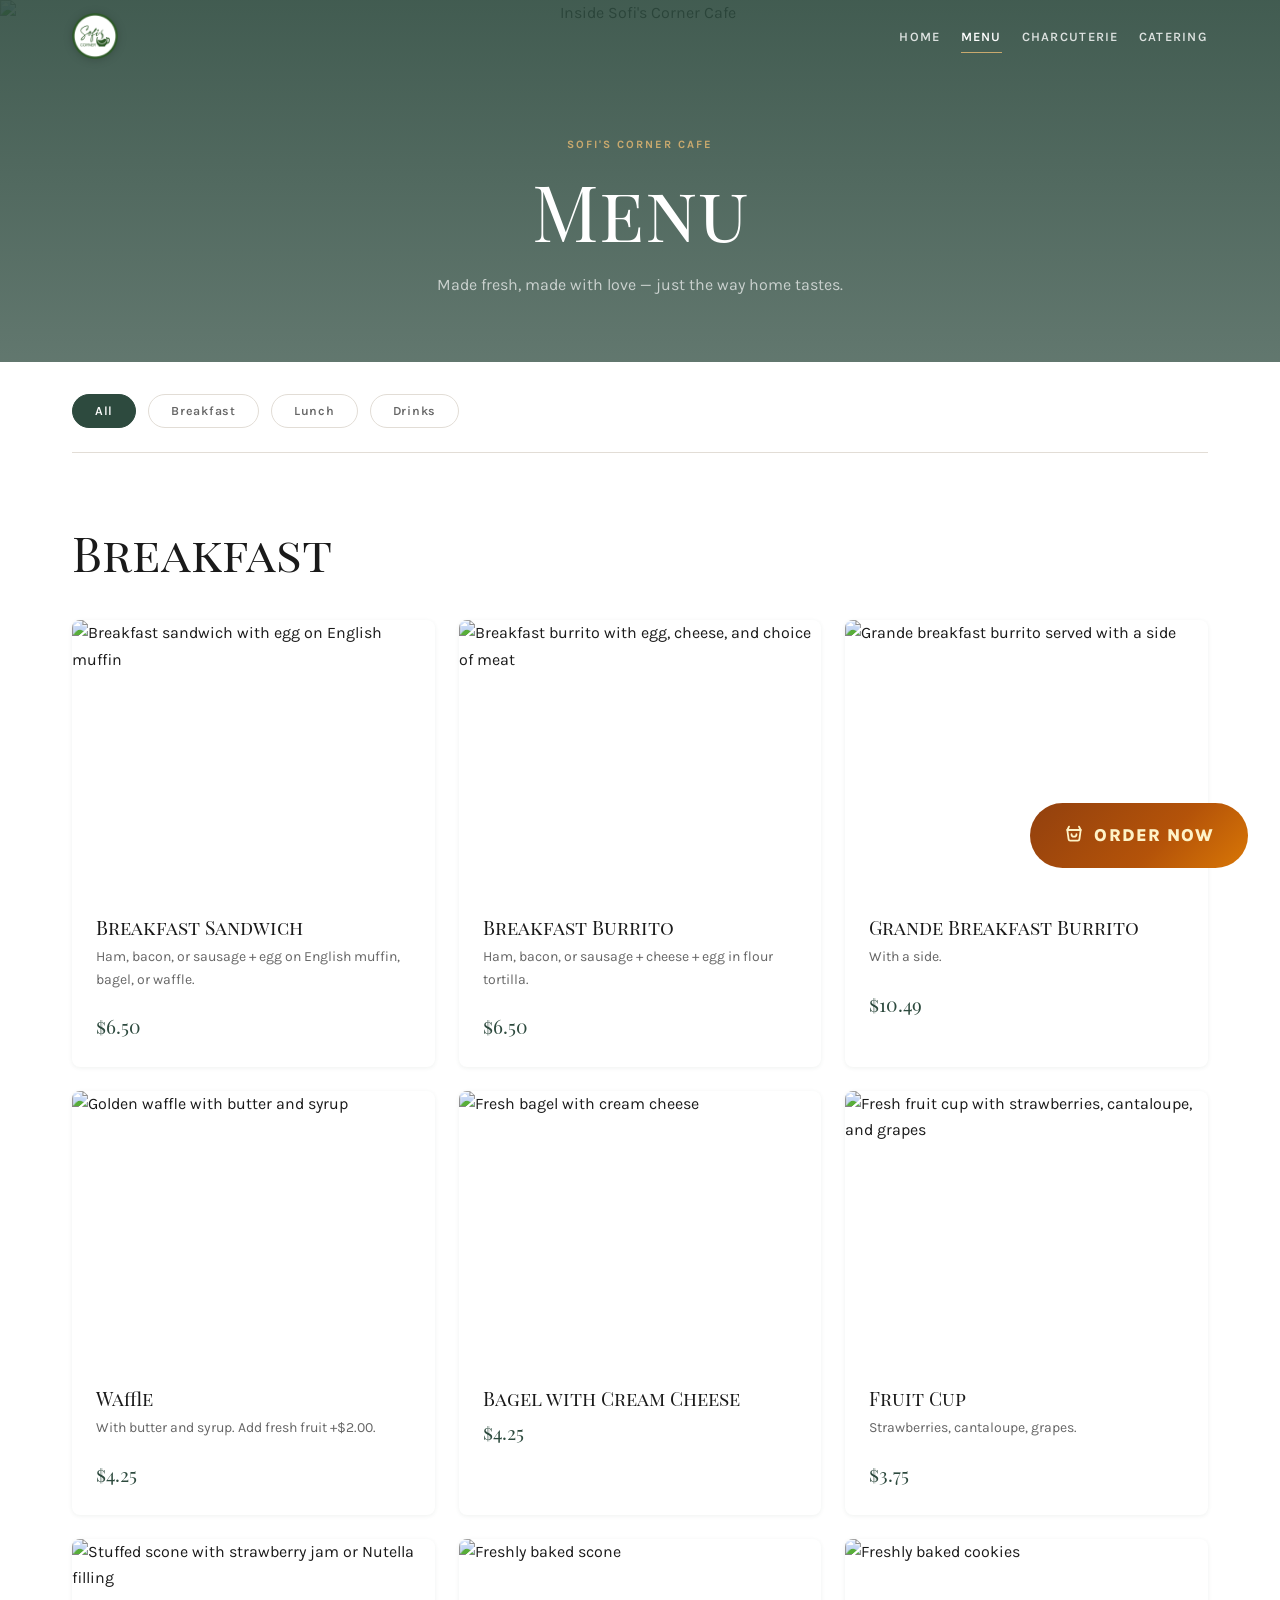
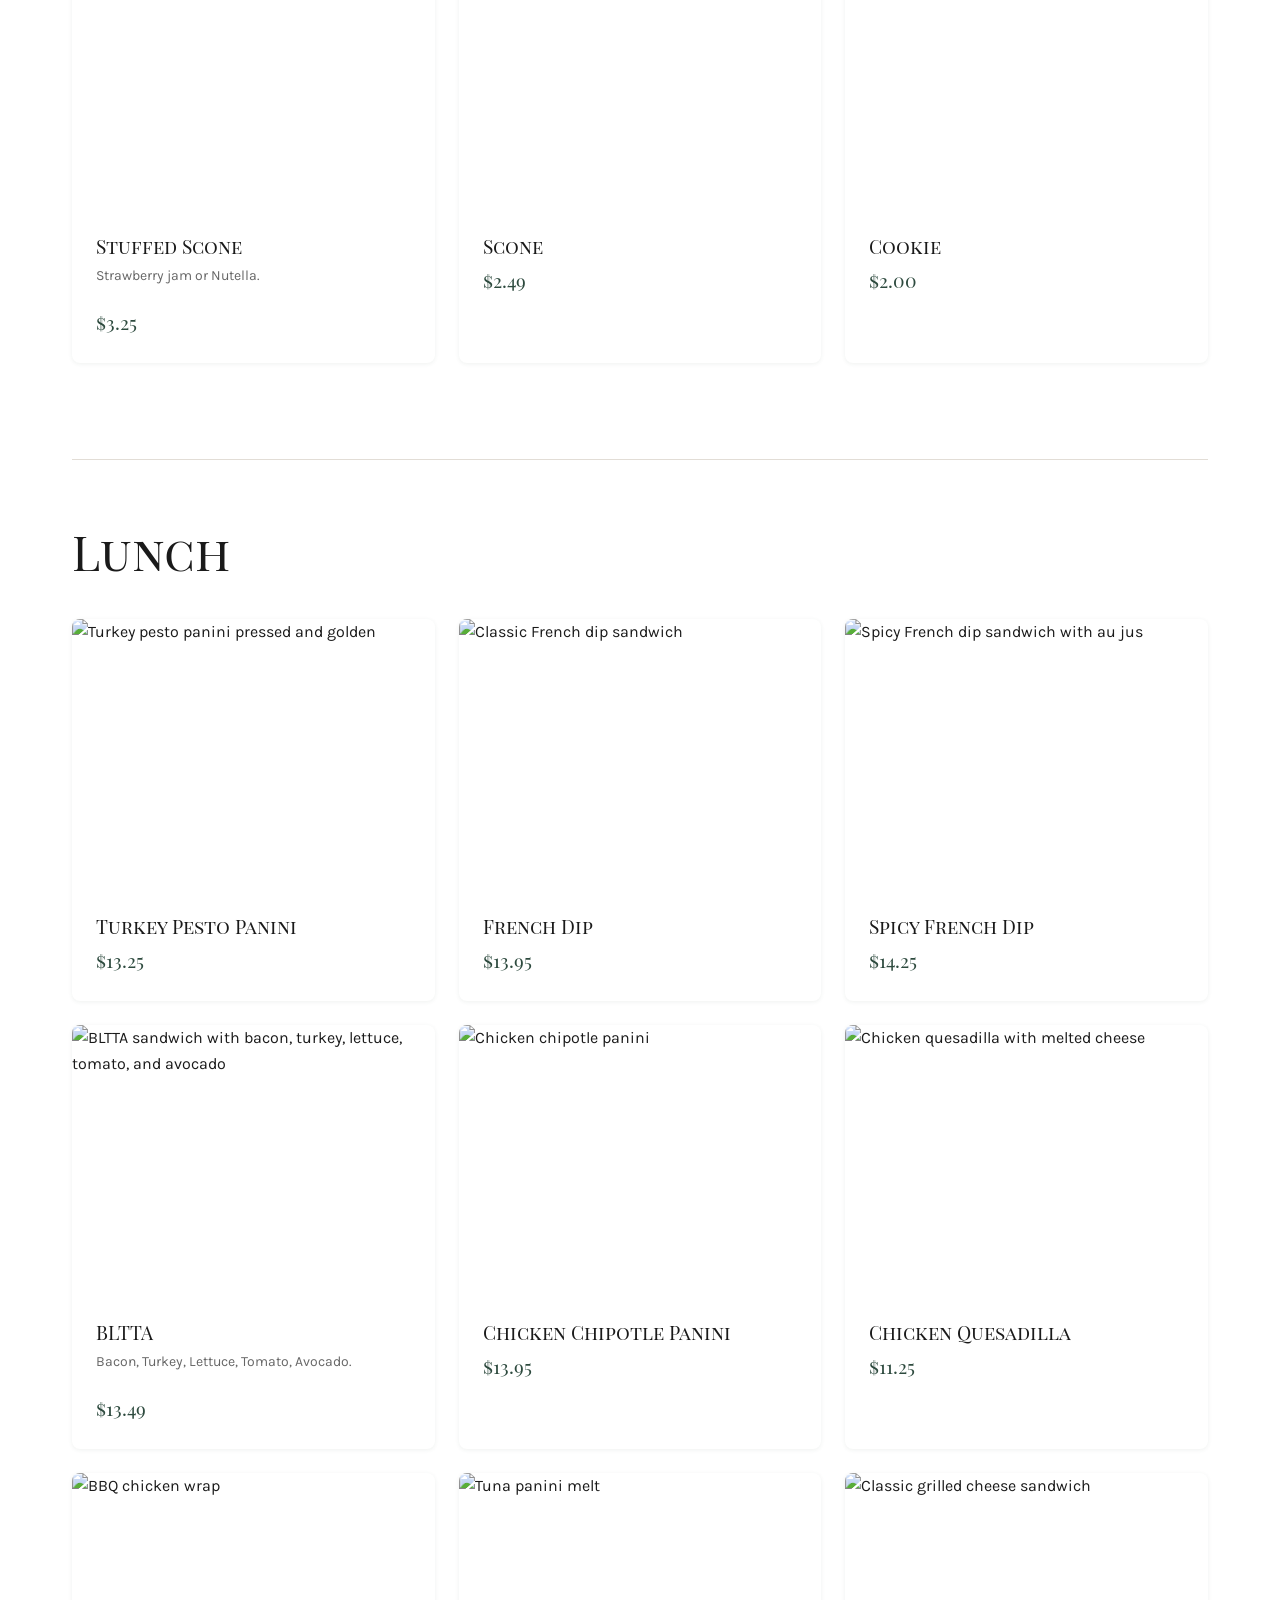
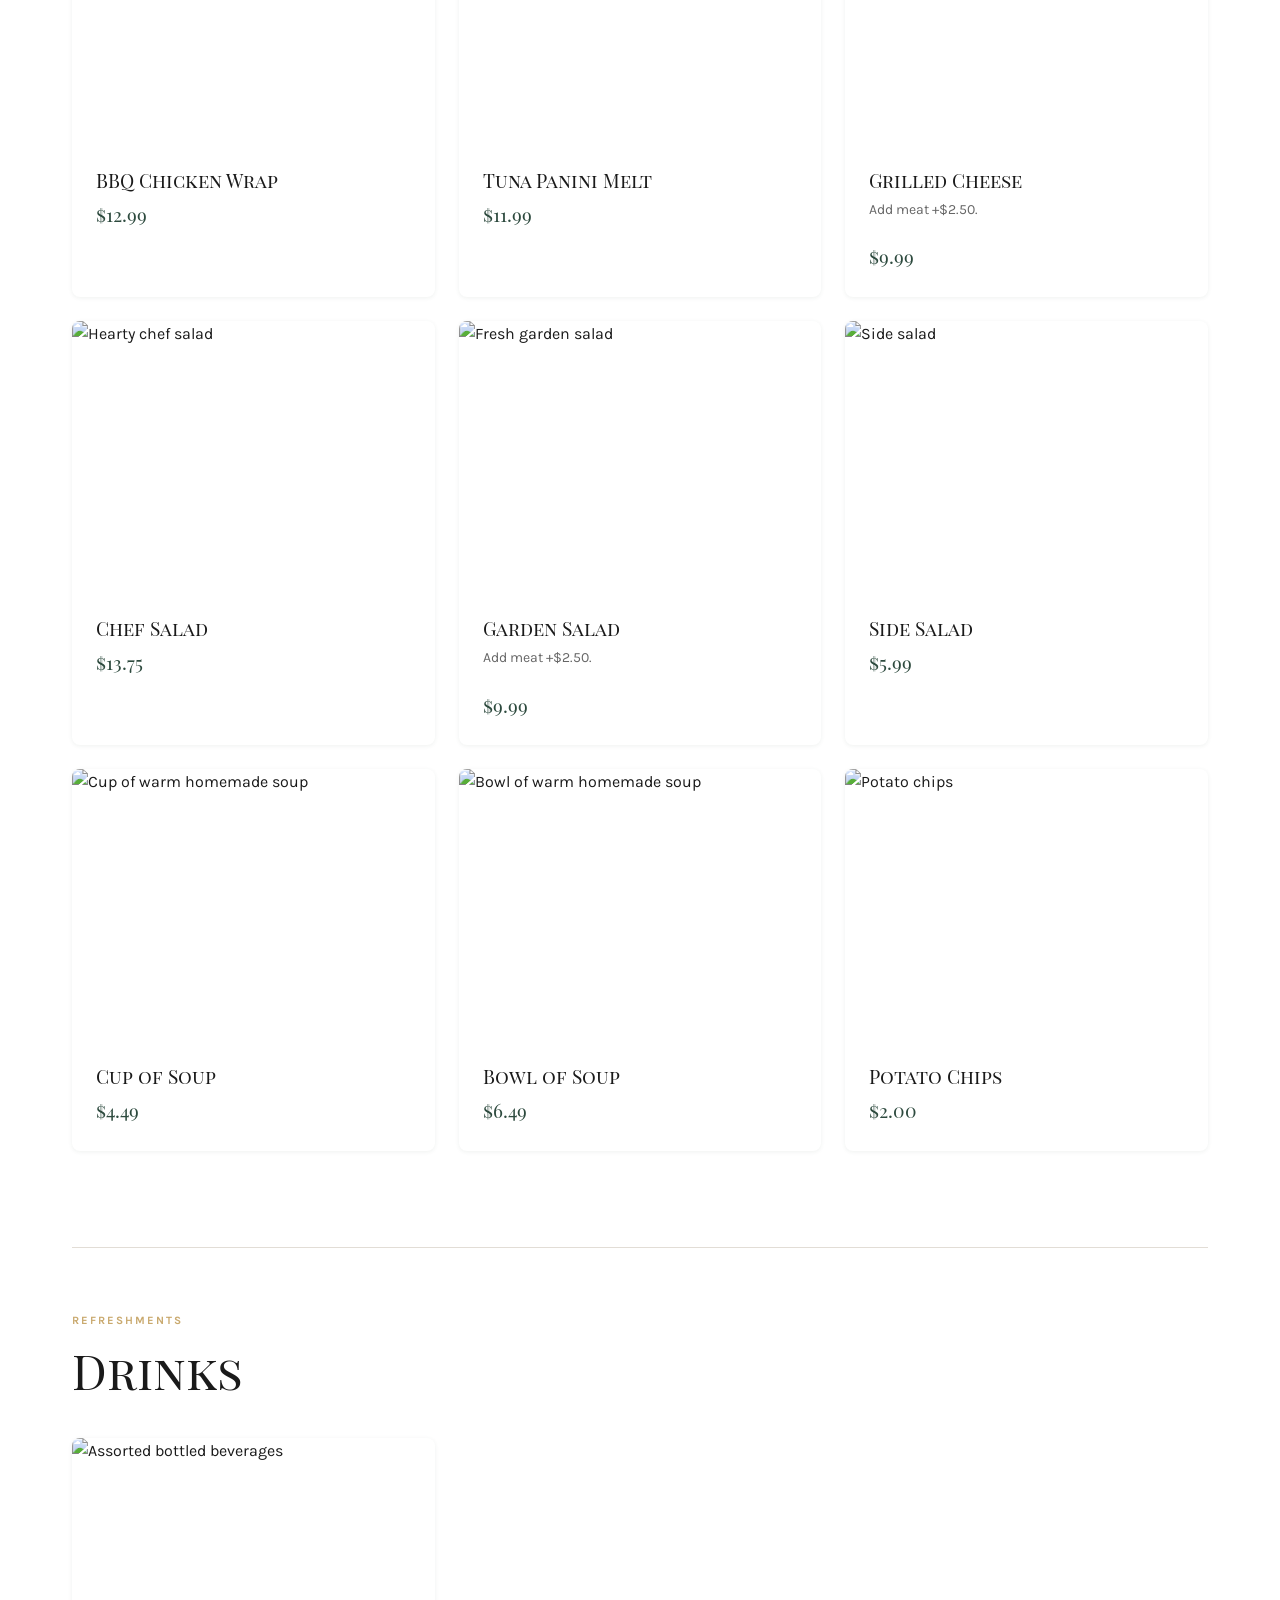
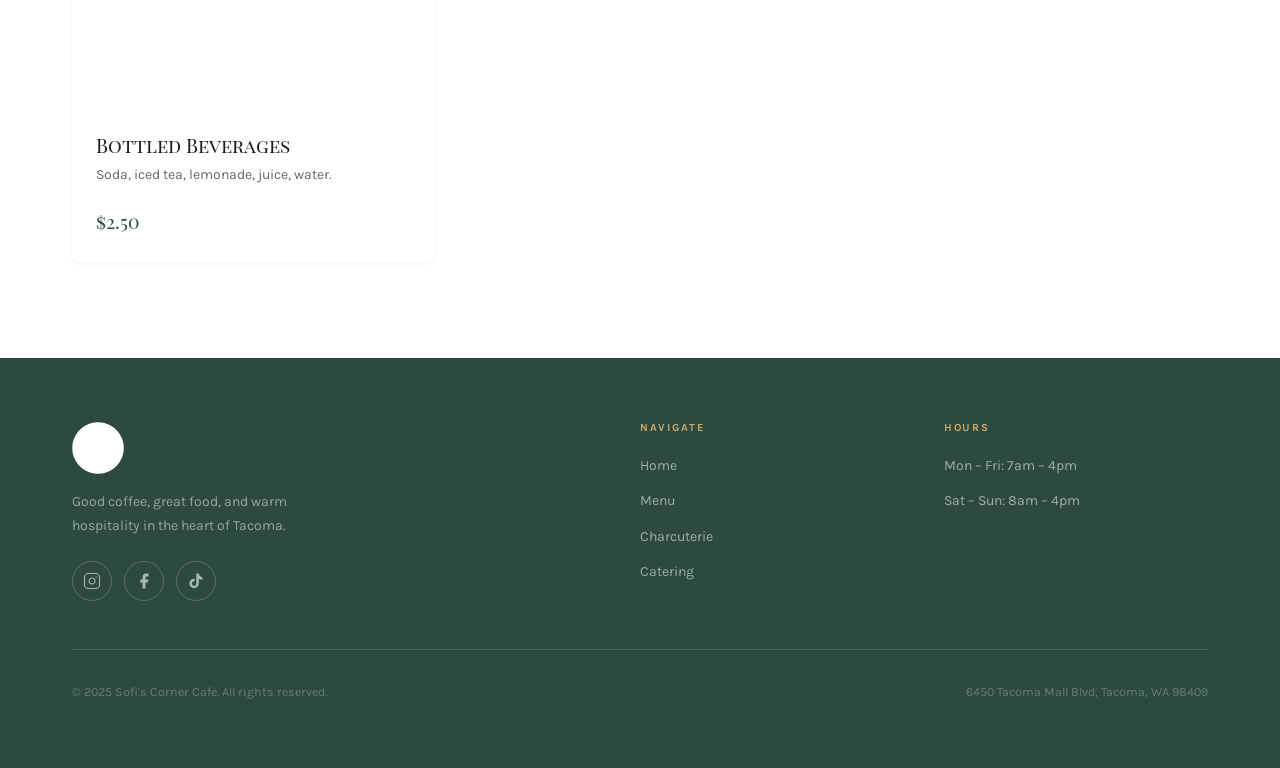
==== commit 0557bed5: "Agrega favicon del logo en todas las páginas - favicon-32.png para navegadores de escritorio - favic" ====
--- a/index.html
+++ b/index.html
@@ -5,6 +5,9 @@
   <meta name="viewport" content="width=device-width, initial-scale=1.0">
   <meta name="description" content="Sofi's Corner Cafe Menu — Breakfast all day, lunch from 11am. Fresh sandwiches, wraps, salads, and more in Tacoma, WA.">
   <title>Menu — Sofi's Corner Cafe</title>
+  <link rel="icon" type="image/png" sizes="32x32" href="assets/favicon-32.png">
+  <link rel="icon" type="image/png" sizes="180x180" href="assets/favicon-180.png">
+  <link rel="apple-touch-icon" href="assets/favicon-180.png">
   <link rel="stylesheet" href="styles.css">
 </head>
 <body>
--- a/styles.css
+++ b/styles.css
@@ -144,8 +144,8 @@
   height: 46px;
   width: auto;
   object-fit: contain;
-  filter: brightness(0) invert(1);
   transition: filter var(--fast) var(--ease);
+  filter: drop-shadow(0 1px 4px rgba(0,0,0,.18));
 }
 .nav__links {
   display: none;
@@ -189,7 +189,7 @@
   -webkit-backdrop-filter: blur(12px);
   box-shadow: var(--shadow-sm);
 }
-.nav--scrolled .nav__logo-img { filter: none; }
+.nav--scrolled .nav__logo-img { filter: drop-shadow(0 1px 3px rgba(0,0,0,.08)); }
 .nav--scrolled .nav__link     { color: rgba(26,26,26,.65); }
 .nav--scrolled .nav__link:hover,
 .nav--scrolled .nav__link[aria-current="page"] {
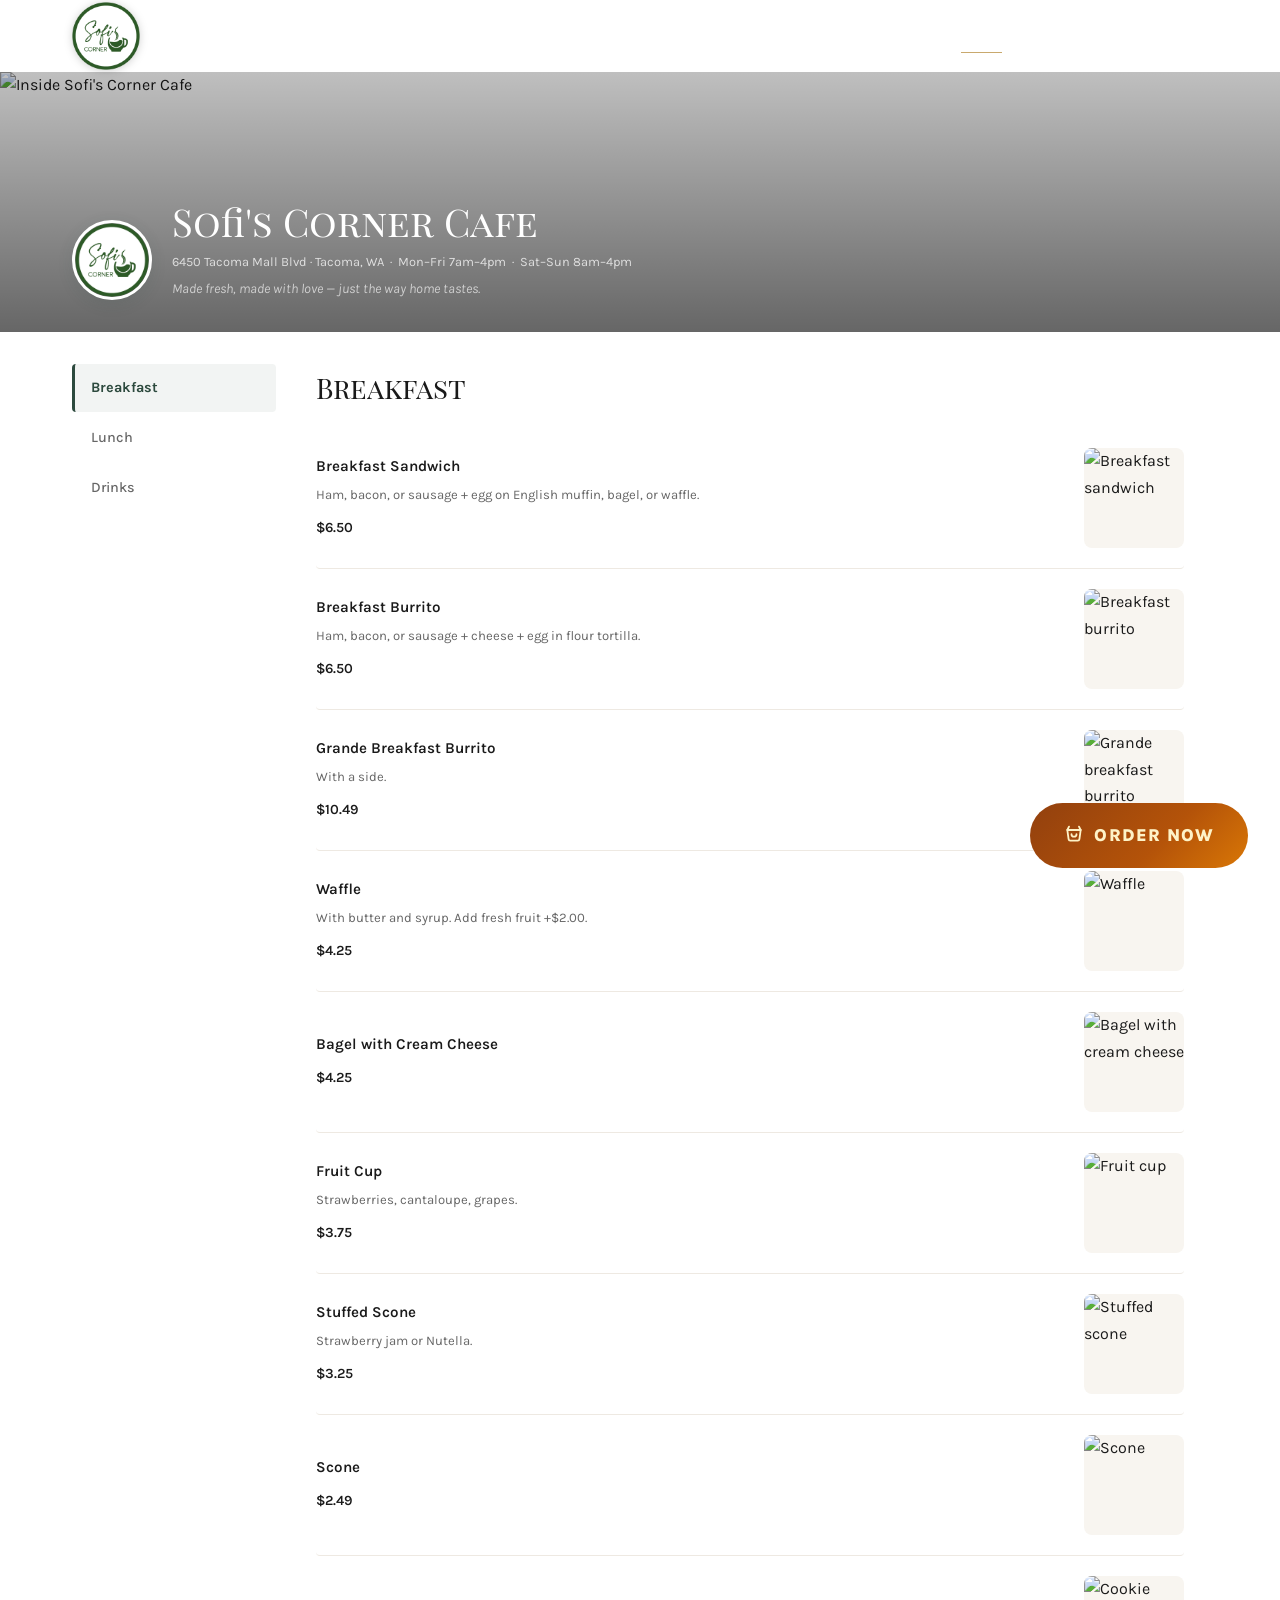
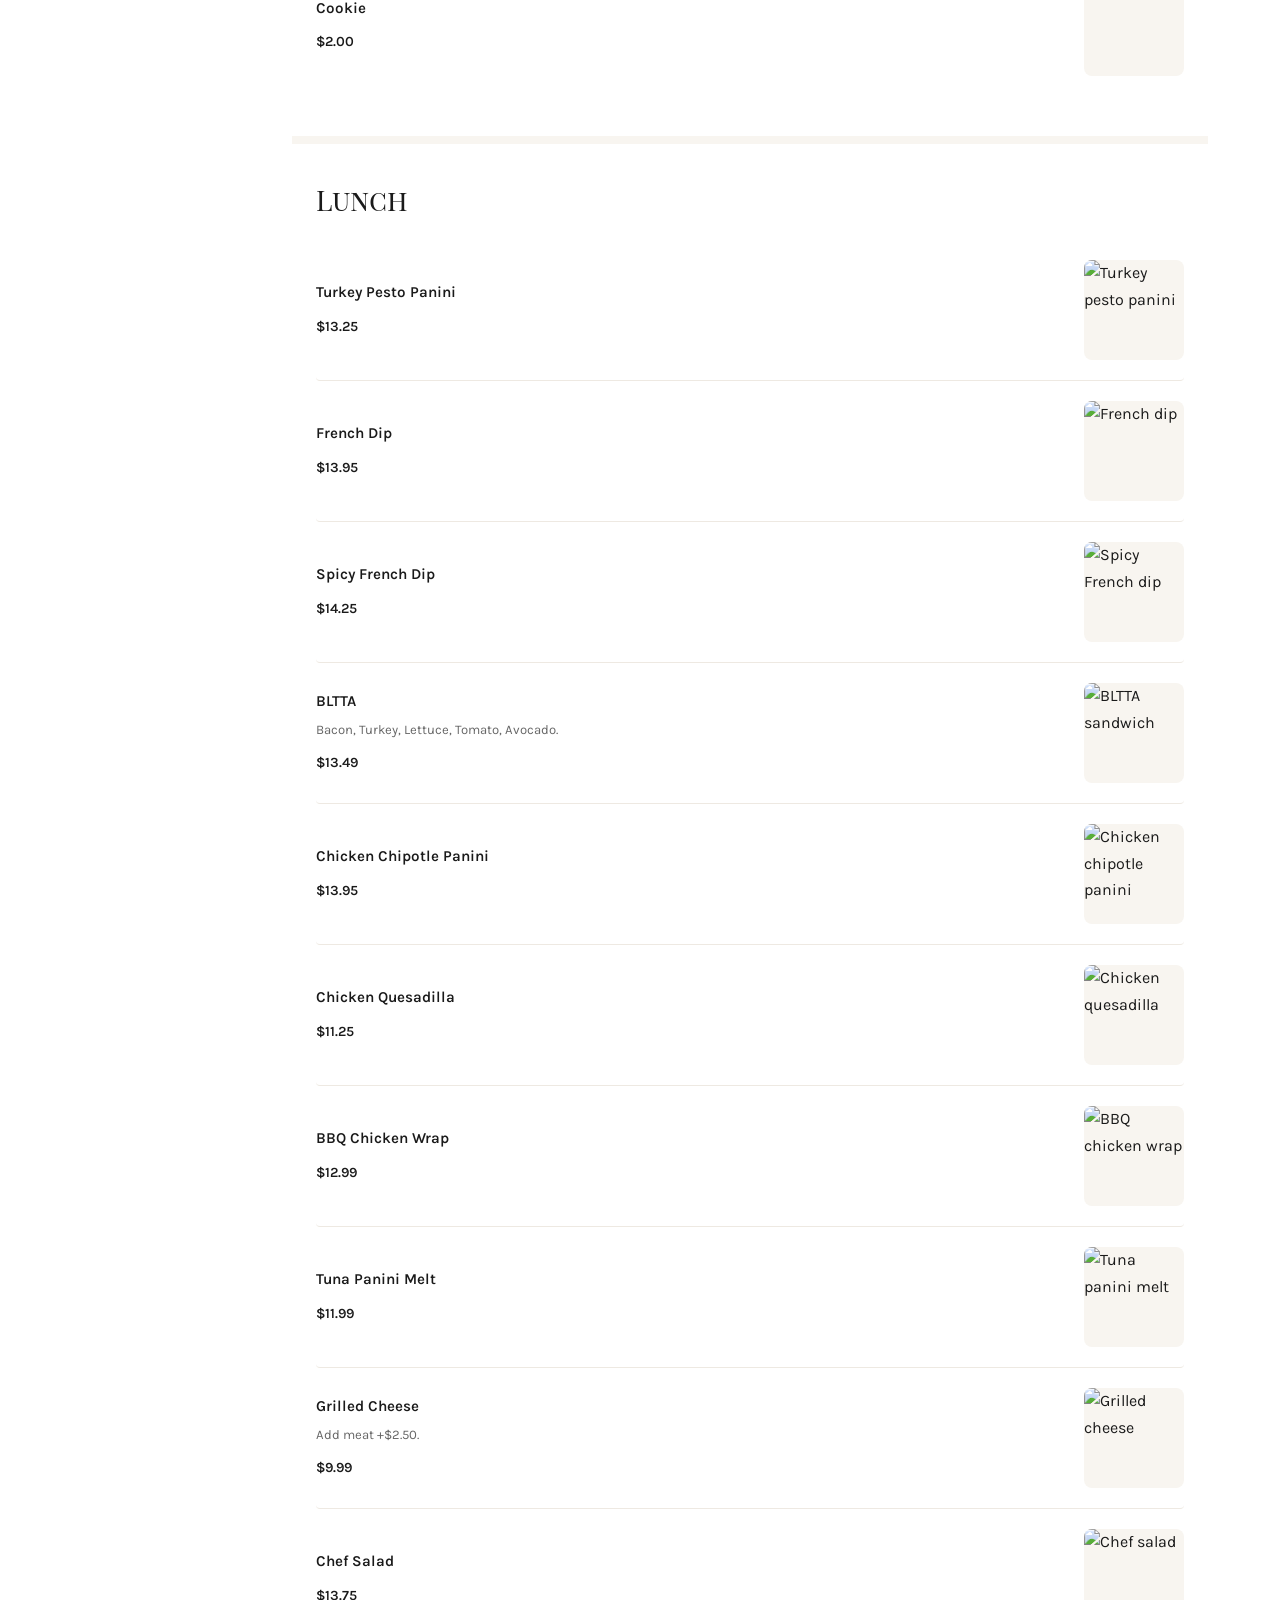
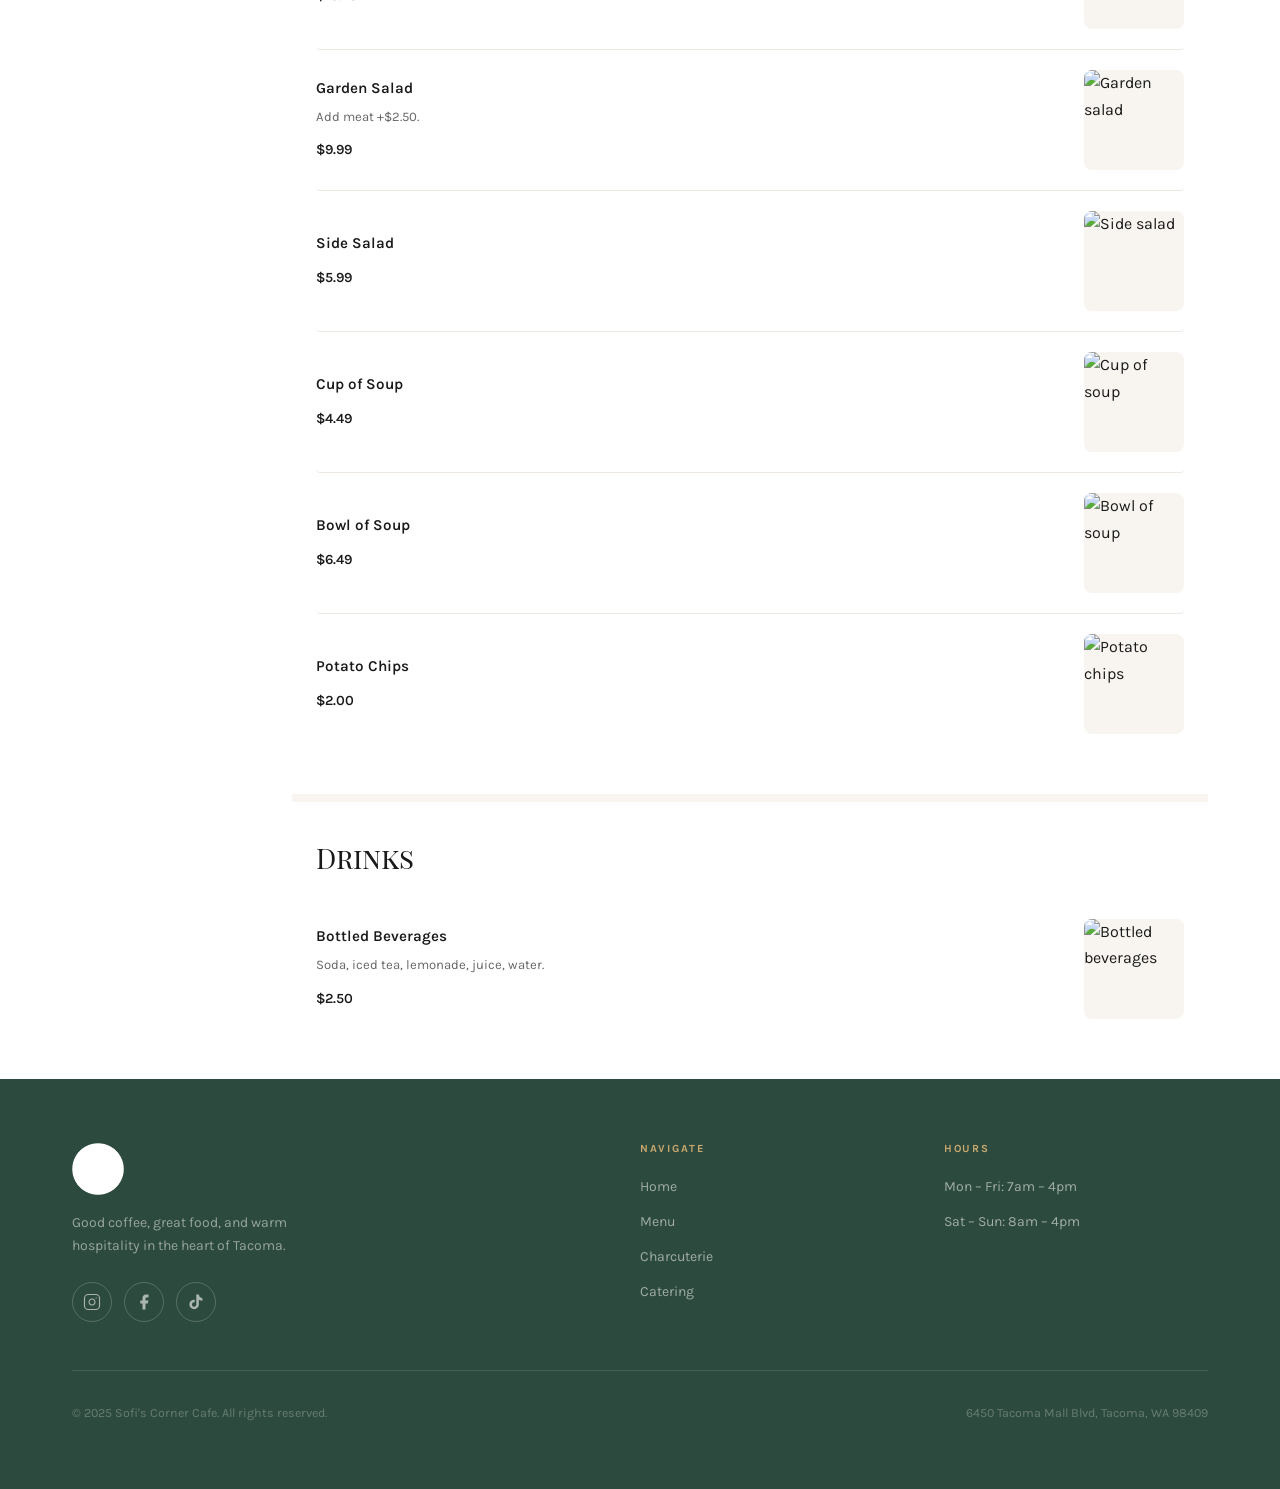
==== commit b90c04d2: "Rediseña página de menú al estilo DoorDash - Hero con imagen de fondo, logo circular, nombre y horar" ====
--- a/index.html
+++ b/index.html
@@ -54,400 +54,92 @@
   <main>
 
     <!-- ============ MENU HERO ============ -->
-    <header class="menu-hero" aria-labelledby="menu-page-title">
-      <img
-        src="https://static.wixstatic.com/media/660fac_1a75d5efac10486bacba7bb75b56e403~mv2.jpg"
-        alt="Inside Sofi's Corner Cafe"
-        class="menu-hero__img">
-      <div class="menu-hero__overlay" aria-hidden="true"></div>
-      <div class="container menu-hero__content">
-        <span class="eyebrow" style="color:var(--accent)">Sofi's Corner Cafe</span>
-        <h1 class="menu-hero__title" id="menu-page-title">Menu</h1>
-        <p class="menu-hero__subtitle">Made fresh, made with love — just the way home tastes.</p>
+    <header class="dd-hero" aria-labelledby="menu-page-title">
+      <img src="https://static.wixstatic.com/media/660fac_1a75d5efac10486bacba7bb75b56e403~mv2.jpg"
+           alt="Inside Sofi's Corner Cafe" class="dd-hero__img" loading="eager">
+      <div class="dd-hero__overlay" aria-hidden="true"></div>
+      <div class="dd-hero__content container">
+        <img src="assets/logo.png" alt="Sofi's Corner Cafe" class="dd-hero__logo">
+        <div>
+          <h1 class="dd-hero__name" id="menu-page-title">Sofi's Corner Cafe</h1>
+          <p class="dd-hero__meta">6450 Tacoma Mall Blvd · Tacoma, WA &nbsp;·&nbsp; Mon–Fri 7am–4pm &nbsp;·&nbsp; Sat–Sun 8am–4pm</p>
+          <p class="dd-hero__tagline">Made fresh, made with love — just the way home tastes.</p>
+        </div>
       </div>
     </header>
 
-    <!-- ============ MENU CONTENT ============ -->
-    <div class="container">
-
-      <!-- ——— FILTER ——— -->
-      <div class="menu-filter" role="group" aria-label="Filter menu by category">
-        <button class="menu-filter__btn is-active" data-filter="all">All</button>
-        <button class="menu-filter__btn" data-filter="breakfast">Breakfast</button>
-        <button class="menu-filter__btn" data-filter="lunch">Lunch</button>
-        <button class="menu-filter__btn" data-filter="drinks">Drinks</button>
-      </div>
-
-      <!-- ——— BREAKFAST ——— -->
-      <section class="menu-section" id="breakfast" data-category="breakfast" aria-labelledby="breakfast-heading">
-        <div class="menu-section__header reveal">
-          <h2 class="menu-section__title" id="breakfast-heading">Breakfast</h2>
-        </div>
-
-        <div class="menu-items-grid">
-
-          <article class="menu-card reveal">
-            <div class="menu-card__image">
-              <img src="https://static.wixstatic.com/media/660fac_4a4cf20551a1405085620dfd8ba5ea8c~mv2.jpg"
-                   alt="Breakfast sandwich with egg on English muffin" loading="lazy">
-            </div>
-            <div class="menu-card__body">
-              <h3 class="menu-card__name">Breakfast Sandwich</h3>
-              <p class="menu-card__desc">Ham, bacon, or sausage + egg on English muffin, bagel, or waffle.</p>
-              <div class="menu-card__footer">
-                <span class="menu-card__price">$6.50</span>
-              </div>
-            </div>
-          </article>
-
-          <article class="menu-card reveal">
-            <div class="menu-card__image">
-              <img src="https://static.wixstatic.com/media/660fac_b6b2d6caaacd45699b14599608b9270a~mv2.jpg"
-                   alt="Breakfast burrito with egg, cheese, and choice of meat" loading="lazy">
-            </div>
-            <div class="menu-card__body">
-              <h3 class="menu-card__name">Breakfast Burrito</h3>
-              <p class="menu-card__desc">Ham, bacon, or sausage + cheese + egg in flour tortilla.</p>
-              <div class="menu-card__footer">
-                <span class="menu-card__price">$6.50</span>
-              </div>
-            </div>
-          </article>
-
-          <article class="menu-card reveal">
-            <div class="menu-card__image">
-              <img src="https://static.wixstatic.com/media/660fac_73476efa440f46798efe593f130aed0b~mv2.jpg"
-                   alt="Grande breakfast burrito served with a side" loading="lazy">
-            </div>
-            <div class="menu-card__body">
-              <h3 class="menu-card__name">Grande Breakfast Burrito</h3>
-              <p class="menu-card__desc">With a side.</p>
-              <div class="menu-card__footer">
-                <span class="menu-card__price">$10.49</span>
-              </div>
-            </div>
-          </article>
-
-          <article class="menu-card reveal">
-            <div class="menu-card__image">
-              <img src="https://static.wixstatic.com/media/660fac_a22d7703bec942489751542832e0fc75~mv2.png"
-                   alt="Golden waffle with butter and syrup" loading="lazy">
-            </div>
-            <div class="menu-card__body">
-              <h3 class="menu-card__name">Waffle</h3>
-              <p class="menu-card__desc">With butter and syrup. Add fresh fruit +$2.00.</p>
-              <div class="menu-card__footer">
-                <span class="menu-card__price">$4.25</span>
-              </div>
-            </div>
-          </article>
-
-          <article class="menu-card reveal">
-            <div class="menu-card__image">
-              <img src="https://static.wixstatic.com/media/660fac_cda93c3f0063495c91635de10c62551a~mv2.png"
-                   alt="Fresh bagel with cream cheese" loading="lazy">
-            </div>
-            <div class="menu-card__body">
-              <h3 class="menu-card__name">Bagel with Cream Cheese</h3>
-              <div class="menu-card__footer">
-                <span class="menu-card__price">$4.25</span>
-              </div>
-            </div>
-          </article>
-
-          <article class="menu-card reveal">
-            <div class="menu-card__image">
-              <img src="https://static.wixstatic.com/media/660fac_5cb542c96bf54dc99c5d8a663714ddb2~mv2.png"
-                   alt="Fresh fruit cup with strawberries, cantaloupe, and grapes" loading="lazy">
-            </div>
-            <div class="menu-card__body">
-              <h3 class="menu-card__name">Fruit Cup</h3>
-              <p class="menu-card__desc">Strawberries, cantaloupe, grapes.</p>
-              <div class="menu-card__footer">
-                <span class="menu-card__price">$3.75</span>
-              </div>
-            </div>
-          </article>
-
-          <article class="menu-card reveal">
-            <div class="menu-card__image">
-              <img src="https://static.wixstatic.com/media/660fac_d59efe917d1f424da0d8ad7e32be59d7~mv2.jpg"
-                   alt="Stuffed scone with strawberry jam or Nutella filling" loading="lazy">
-            </div>
-            <div class="menu-card__body">
-              <h3 class="menu-card__name">Stuffed Scone</h3>
-              <p class="menu-card__desc">Strawberry jam or Nutella.</p>
-              <div class="menu-card__footer">
-                <span class="menu-card__price">$3.25</span>
-              </div>
-            </div>
-          </article>
-
-          <article class="menu-card reveal">
-            <div class="menu-card__image">
-              <img src="https://static.wixstatic.com/media/660fac_3a1e593dbbf247efb7b8211319ddae43~mv2.jpg"
-                   alt="Freshly baked scone" loading="lazy">
-            </div>
-            <div class="menu-card__body">
-              <h3 class="menu-card__name">Scone</h3>
-              <div class="menu-card__footer">
-                <span class="menu-card__price">$2.49</span>
-              </div>
-            </div>
-          </article>
-
-          <article class="menu-card reveal">
-            <div class="menu-card__image">
-              <img src="https://static.wixstatic.com/media/660fac_b1cf6e6b7f0645f6a14385d801369426~mv2.jpg"
-                   alt="Freshly baked cookies" loading="lazy">
-            </div>
-            <div class="menu-card__body">
-              <h3 class="menu-card__name">Cookie</h3>
-              <div class="menu-card__footer">
-                <span class="menu-card__price">$2.00</span>
-              </div>
-            </div>
-          </article>
-
-        </div>
-      </section>
-
-      <!-- ——— LUNCH ——— -->
-      <section class="menu-section" id="lunch" data-category="lunch" aria-labelledby="lunch-heading">
-        <div class="menu-section__header reveal">
-          <h2 class="menu-section__title" id="lunch-heading">Lunch</h2>
-        </div>
-
-        <div class="menu-items-grid">
-
-          <article class="menu-card reveal">
-            <div class="menu-card__image">
-              <img src="https://static.wixstatic.com/media/660fac_2ed48242ffd248c3acfd577f1ae736c8~mv2.jpg"
-                   alt="Turkey pesto panini pressed and golden" loading="lazy">
-            </div>
-            <div class="menu-card__body">
-              <h3 class="menu-card__name">Turkey Pesto Panini</h3>
-              <div class="menu-card__footer">
-                <span class="menu-card__price">$13.25</span>
-              </div>
-            </div>
-          </article>
-
-          <article class="menu-card reveal">
-            <div class="menu-card__image">
-              <img src="https://static.wixstatic.com/media/660fac_dbef4acac99243199083a1841929c17d~mv2.jpg"
-                   alt="Classic French dip sandwich" loading="lazy">
-            </div>
-            <div class="menu-card__body">
-              <h3 class="menu-card__name">French Dip</h3>
-              <div class="menu-card__footer">
-                <span class="menu-card__price">$13.95</span>
-              </div>
-            </div>
-          </article>
-
-          <article class="menu-card reveal">
-            <div class="menu-card__image">
-              <img src="https://static.wixstatic.com/media/660fac_5e634016f09f4543b180eb06b8483758~mv2.jpg"
-                   alt="Spicy French dip sandwich with au jus" loading="lazy">
-            </div>
-            <div class="menu-card__body">
-              <h3 class="menu-card__name">Spicy French Dip</h3>
-              <div class="menu-card__footer">
-                <span class="menu-card__price">$14.25</span>
-              </div>
-            </div>
-          </article>
-
-          <article class="menu-card reveal">
-            <div class="menu-card__image">
-              <img src="https://static.wixstatic.com/media/660fac_7398ee6ae65640f8ad99c85952ccc23f~mv2.jpg"
-                   alt="BLTTA sandwich with bacon, turkey, lettuce, tomato, and avocado" loading="lazy">
-            </div>
-            <div class="menu-card__body">
-              <h3 class="menu-card__name">BLTTA</h3>
-              <p class="menu-card__desc">Bacon, Turkey, Lettuce, Tomato, Avocado.</p>
-              <div class="menu-card__footer">
-                <span class="menu-card__price">$13.49</span>
-              </div>
-            </div>
-          </article>
-
-          <article class="menu-card reveal">
-            <div class="menu-card__image">
-              <img src="https://static.wixstatic.com/media/660fac_ff4797f3e6db46f6a9b967136f6e7bf0~mv2.jpg"
-                   alt="Chicken chipotle panini" loading="lazy">
-            </div>
-            <div class="menu-card__body">
-              <h3 class="menu-card__name">Chicken Chipotle Panini</h3>
-              <div class="menu-card__footer">
-                <span class="menu-card__price">$13.95</span>
-              </div>
-            </div>
-          </article>
-
-          <article class="menu-card reveal">
-            <div class="menu-card__image">
-              <img src="https://static.wixstatic.com/media/660fac_601896e3308a4a74aff21ed28751a039~mv2.jpg"
-                   alt="Chicken quesadilla with melted cheese" loading="lazy">
-            </div>
-            <div class="menu-card__body">
-              <h3 class="menu-card__name">Chicken Quesadilla</h3>
-              <div class="menu-card__footer">
-                <span class="menu-card__price">$11.25</span>
-              </div>
-            </div>
-          </article>
-
-          <article class="menu-card reveal">
-            <div class="menu-card__image">
-              <img src="https://static.wixstatic.com/media/660fac_f7142d09baa84af58da083928a2501bf~mv2.jpg"
-                   alt="BBQ chicken wrap" loading="lazy">
-            </div>
-            <div class="menu-card__body">
-              <h3 class="menu-card__name">BBQ Chicken Wrap</h3>
-              <div class="menu-card__footer">
-                <span class="menu-card__price">$12.99</span>
-              </div>
-            </div>
-          </article>
-
-          <article class="menu-card reveal">
-            <div class="menu-card__image">
-              <img src="https://static.wixstatic.com/media/660fac_54dc5d0d709c423988c542892fba63f0~mv2.jpg"
-                   alt="Tuna panini melt" loading="lazy">
-            </div>
-            <div class="menu-card__body">
-              <h3 class="menu-card__name">Tuna Panini Melt</h3>
-              <div class="menu-card__footer">
-                <span class="menu-card__price">$11.99</span>
-              </div>
-            </div>
-          </article>
-
-          <article class="menu-card reveal">
-            <div class="menu-card__image">
-              <img src="https://static.wixstatic.com/media/660fac_f4da81f96bd04c44adc96f7995f4ba81~mv2.jpg"
-                   alt="Classic grilled cheese sandwich" loading="lazy">
-            </div>
-            <div class="menu-card__body">
-              <h3 class="menu-card__name">Grilled Cheese</h3>
-              <p class="menu-card__desc">Add meat +$2.50.</p>
-              <div class="menu-card__footer">
-                <span class="menu-card__price">$9.99</span>
-              </div>
-            </div>
-          </article>
-
-          <article class="menu-card reveal">
-            <div class="menu-card__image">
-              <img src="https://static.wixstatic.com/media/660fac_e5a4a96ea0d744848acb3804f84210221~mv2.jpg"
-                   alt="Hearty chef salad" loading="lazy">
-            </div>
-            <div class="menu-card__body">
-              <h3 class="menu-card__name">Chef Salad</h3>
-              <div class="menu-card__footer">
-                <span class="menu-card__price">$13.75</span>
-              </div>
-            </div>
-          </article>
-
-          <article class="menu-card reveal">
-            <div class="menu-card__image">
-              <img src="https://static.wixstatic.com/media/660fac_a08b12c3f4a147898889026c2923d6a5~mv2.jpg"
-                   alt="Fresh garden salad" loading="lazy">
-            </div>
-            <div class="menu-card__body">
-              <h3 class="menu-card__name">Garden Salad</h3>
-              <p class="menu-card__desc">Add meat +$2.50.</p>
-              <div class="menu-card__footer">
-                <span class="menu-card__price">$9.99</span>
-              </div>
-            </div>
-          </article>
-
-          <article class="menu-card reveal">
-            <div class="menu-card__image">
-              <img src="https://static.wixstatic.com/media/660fac_a08b12c3f4a147898889026c2923d6a5~mv2.jpg"
-                   alt="Side salad" loading="lazy">
-            </div>
-            <div class="menu-card__body">
-              <h3 class="menu-card__name">Side Salad</h3>
-              <div class="menu-card__footer">
-                <span class="menu-card__price">$5.99</span>
-              </div>
-            </div>
-          </article>
-
-          <article class="menu-card reveal">
-            <div class="menu-card__image">
-              <img src="https://static.wixstatic.com/media/660fac_70eee3fc04e3406a9f96d4f90b140221~mv2.webp"
-                   alt="Cup of warm homemade soup" loading="lazy">
-            </div>
-            <div class="menu-card__body">
-              <h3 class="menu-card__name">Cup of Soup</h3>
-              <div class="menu-card__footer">
-                <span class="menu-card__price">$4.49</span>
-              </div>
-            </div>
-          </article>
-
-          <article class="menu-card reveal">
-            <div class="menu-card__image">
-              <img src="https://static.wixstatic.com/media/660fac_0881c520fa724573be2c902ca56b5d20~mv2.jpg"
-                   alt="Bowl of warm homemade soup" loading="lazy">
-            </div>
-            <div class="menu-card__body">
-              <h3 class="menu-card__name">Bowl of Soup</h3>
-              <div class="menu-card__footer">
-                <span class="menu-card__price">$6.49</span>
-              </div>
-            </div>
-          </article>
-
-          <article class="menu-card reveal">
-            <div class="menu-card__image">
-              <img src="https://static.wixstatic.com/media/660fac_ff4797f3e6db46f6a9b967136f6e7bf0~mv2.jpg"
-                   alt="Potato chips" loading="lazy">
-            </div>
-            <div class="menu-card__body">
-              <h3 class="menu-card__name">Potato Chips</h3>
-              <div class="menu-card__footer">
-                <span class="menu-card__price">$2.00</span>
-              </div>
-            </div>
-          </article>
-
-        </div>
-      </section>
-
-      <!-- ——— DRINKS ——— -->
-      <section class="menu-section" id="drinks" data-category="drinks" aria-labelledby="drinks-heading">
-        <div class="menu-section__header reveal">
-          <span class="eyebrow">Refreshments</span>
-          <h2 class="menu-section__title" id="drinks-heading">Drinks</h2>
-        </div>
-
-        <div class="menu-items-grid">
-
-          <article class="menu-card reveal">
-            <div class="menu-card__image">
-              <img src="https://static.wixstatic.com/media/660fac_b55a9b78dc0248e19a681d60c1933b81~mv2.jpg"
-                   alt="Assorted bottled beverages" loading="lazy">
-            </div>
-            <div class="menu-card__body">
-              <h3 class="menu-card__name">Bottled Beverages</h3>
-              <p class="menu-card__desc">Soda, iced tea, lemonade, juice, water.</p>
-              <div class="menu-card__footer">
-                <span class="menu-card__price">$2.50</span>
-              </div>
-            </div>
-          </article>
-
-        </div>
-      </section>
-
-    </div><!-- /container -->
+    <!-- ============ MENU LAYOUT ============ -->
+    <div class="dd-layout container">
+
+      <!-- STICKY SIDEBAR -->
+      <aside class="dd-sidebar" aria-label="Menu categories">
+        <nav>
+          <ul class="dd-cat-list" role="list">
+            <li><a href="#dd-breakfast" class="dd-cat-link is-active">Breakfast</a></li>
+            <li><a href="#dd-lunch"     class="dd-cat-link">Lunch</a></li>
+            <li><a href="#dd-drinks"    class="dd-cat-link">Drinks</a></li>
+          </ul>
+        </nav>
+      </aside>
+
+      <!-- MENU CONTENT -->
+      <main class="dd-content">
+
+        <!-- MOBILE CATEGORY TABS -->
+        <div class="dd-tabs" role="group" aria-label="Jump to category">
+          <a href="#dd-breakfast" class="dd-tab is-active">Breakfast</a>
+          <a href="#dd-lunch"     class="dd-tab">Lunch</a>
+          <a href="#dd-drinks"    class="dd-tab">Drinks</a>
+        </div>
+
+        <!-- BREAKFAST -->
+        <section id="dd-breakfast" class="dd-section" aria-labelledby="h-breakfast">
+          <h2 class="dd-section__title" id="h-breakfast">Breakfast</h2>
+          <ul class="dd-items" role="list">
+            <li class="dd-item"><div class="dd-item__info"><h3 class="dd-item__name">Breakfast Sandwich</h3><p class="dd-item__desc">Ham, bacon, or sausage + egg on English muffin, bagel, or waffle.</p><span class="dd-item__price">$6.50</span></div><div class="dd-item__img-wrap"><img src="https://static.wixstatic.com/media/660fac_4a4cf20551a1405085620dfd8ba5ea8c~mv2.jpg" alt="Breakfast sandwich" loading="lazy" class="dd-item__img"></div></li>
+            <li class="dd-item"><div class="dd-item__info"><h3 class="dd-item__name">Breakfast Burrito</h3><p class="dd-item__desc">Ham, bacon, or sausage + cheese + egg in flour tortilla.</p><span class="dd-item__price">$6.50</span></div><div class="dd-item__img-wrap"><img src="https://static.wixstatic.com/media/660fac_b6b2d6caaacd45699b14599608b9270a~mv2.jpg" alt="Breakfast burrito" loading="lazy" class="dd-item__img"></div></li>
+            <li class="dd-item"><div class="dd-item__info"><h3 class="dd-item__name">Grande Breakfast Burrito</h3><p class="dd-item__desc">With a side.</p><span class="dd-item__price">$10.49</span></div><div class="dd-item__img-wrap"><img src="https://static.wixstatic.com/media/660fac_73476efa440f46798efe593f130aed0b~mv2.jpg" alt="Grande breakfast burrito" loading="lazy" class="dd-item__img"></div></li>
+            <li class="dd-item"><div class="dd-item__info"><h3 class="dd-item__name">Waffle</h3><p class="dd-item__desc">With butter and syrup. Add fresh fruit +$2.00.</p><span class="dd-item__price">$4.25</span></div><div class="dd-item__img-wrap"><img src="https://static.wixstatic.com/media/660fac_a22d7703bec942489751542832e0fc75~mv2.png" alt="Waffle" loading="lazy" class="dd-item__img"></div></li>
+            <li class="dd-item"><div class="dd-item__info"><h3 class="dd-item__name">Bagel with Cream Cheese</h3><span class="dd-item__price">$4.25</span></div><div class="dd-item__img-wrap"><img src="https://static.wixstatic.com/media/660fac_cda93c3f0063495c91635de10c62551a~mv2.png" alt="Bagel with cream cheese" loading="lazy" class="dd-item__img"></div></li>
+            <li class="dd-item"><div class="dd-item__info"><h3 class="dd-item__name">Fruit Cup</h3><p class="dd-item__desc">Strawberries, cantaloupe, grapes.</p><span class="dd-item__price">$3.75</span></div><div class="dd-item__img-wrap"><img src="https://static.wixstatic.com/media/660fac_5cb542c96bf54dc99c5d8a663714ddb2~mv2.png" alt="Fruit cup" loading="lazy" class="dd-item__img"></div></li>
+            <li class="dd-item"><div class="dd-item__info"><h3 class="dd-item__name">Stuffed Scone</h3><p class="dd-item__desc">Strawberry jam or Nutella.</p><span class="dd-item__price">$3.25</span></div><div class="dd-item__img-wrap"><img src="https://static.wixstatic.com/media/660fac_d59efe917d1f424da0d8ad7e32be59d7~mv2.jpg" alt="Stuffed scone" loading="lazy" class="dd-item__img"></div></li>
+            <li class="dd-item"><div class="dd-item__info"><h3 class="dd-item__name">Scone</h3><span class="dd-item__price">$2.49</span></div><div class="dd-item__img-wrap"><img src="https://static.wixstatic.com/media/660fac_3a1e593dbbf247efb7b8211319ddae43~mv2.jpg" alt="Scone" loading="lazy" class="dd-item__img"></div></li>
+            <li class="dd-item"><div class="dd-item__info"><h3 class="dd-item__name">Cookie</h3><span class="dd-item__price">$2.00</span></div><div class="dd-item__img-wrap"><img src="https://static.wixstatic.com/media/660fac_b1cf6e6b7f0645f6a14385d801369426~mv2.jpg" alt="Cookie" loading="lazy" class="dd-item__img"></div></li>
+          </ul>
+        </section>
+
+        <!-- LUNCH -->
+        <section id="dd-lunch" class="dd-section" aria-labelledby="h-lunch">
+          <h2 class="dd-section__title" id="h-lunch">Lunch</h2>
+          <ul class="dd-items" role="list">
+            <li class="dd-item"><div class="dd-item__info"><h3 class="dd-item__name">Turkey Pesto Panini</h3><span class="dd-item__price">$13.25</span></div><div class="dd-item__img-wrap"><img src="https://static.wixstatic.com/media/660fac_2ed48242ffd248c3acfd577f1ae736c8~mv2.jpg" alt="Turkey pesto panini" loading="lazy" class="dd-item__img"></div></li>
+            <li class="dd-item"><div class="dd-item__info"><h3 class="dd-item__name">French Dip</h3><span class="dd-item__price">$13.95</span></div><div class="dd-item__img-wrap"><img src="https://static.wixstatic.com/media/660fac_dbef4acac99243199083a1841929c17d~mv2.jpg" alt="French dip" loading="lazy" class="dd-item__img"></div></li>
+            <li class="dd-item"><div class="dd-item__info"><h3 class="dd-item__name">Spicy French Dip</h3><span class="dd-item__price">$14.25</span></div><div class="dd-item__img-wrap"><img src="https://static.wixstatic.com/media/660fac_5e634016f09f4543b180eb06b8483758~mv2.jpg" alt="Spicy French dip" loading="lazy" class="dd-item__img"></div></li>
+            <li class="dd-item"><div class="dd-item__info"><h3 class="dd-item__name">BLTTA</h3><p class="dd-item__desc">Bacon, Turkey, Lettuce, Tomato, Avocado.</p><span class="dd-item__price">$13.49</span></div><div class="dd-item__img-wrap"><img src="https://static.wixstatic.com/media/660fac_7398ee6ae65640f8ad99c85952ccc23f~mv2.jpg" alt="BLTTA sandwich" loading="lazy" class="dd-item__img"></div></li>
+            <li class="dd-item"><div class="dd-item__info"><h3 class="dd-item__name">Chicken Chipotle Panini</h3><span class="dd-item__price">$13.95</span></div><div class="dd-item__img-wrap"><img src="https://static.wixstatic.com/media/660fac_ff4797f3e6db46f6a9b967136f6e7bf0~mv2.jpg" alt="Chicken chipotle panini" loading="lazy" class="dd-item__img"></div></li>
+            <li class="dd-item"><div class="dd-item__info"><h3 class="dd-item__name">Chicken Quesadilla</h3><span class="dd-item__price">$11.25</span></div><div class="dd-item__img-wrap"><img src="https://static.wixstatic.com/media/660fac_601896e3308a4a74aff21ed28751a039~mv2.jpg" alt="Chicken quesadilla" loading="lazy" class="dd-item__img"></div></li>
+            <li class="dd-item"><div class="dd-item__info"><h3 class="dd-item__name">BBQ Chicken Wrap</h3><span class="dd-item__price">$12.99</span></div><div class="dd-item__img-wrap"><img src="https://static.wixstatic.com/media/660fac_f7142d09baa84af58da083928a2501bf~mv2.jpg" alt="BBQ chicken wrap" loading="lazy" class="dd-item__img"></div></li>
+            <li class="dd-item"><div class="dd-item__info"><h3 class="dd-item__name">Tuna Panini Melt</h3><span class="dd-item__price">$11.99</span></div><div class="dd-item__img-wrap"><img src="https://static.wixstatic.com/media/660fac_54dc5d0d709c423988c542892fba63f0~mv2.jpg" alt="Tuna panini melt" loading="lazy" class="dd-item__img"></div></li>
+            <li class="dd-item"><div class="dd-item__info"><h3 class="dd-item__name">Grilled Cheese</h3><p class="dd-item__desc">Add meat +$2.50.</p><span class="dd-item__price">$9.99</span></div><div class="dd-item__img-wrap"><img src="https://static.wixstatic.com/media/660fac_f4da81f96bd04c44adc96f7995f4ba81~mv2.jpg" alt="Grilled cheese" loading="lazy" class="dd-item__img"></div></li>
+            <li class="dd-item"><div class="dd-item__info"><h3 class="dd-item__name">Chef Salad</h3><span class="dd-item__price">$13.75</span></div><div class="dd-item__img-wrap"><img src="https://static.wixstatic.com/media/660fac_e5a4a96ea0d744848acb3804f84210221~mv2.jpg" alt="Chef salad" loading="lazy" class="dd-item__img"></div></li>
+            <li class="dd-item"><div class="dd-item__info"><h3 class="dd-item__name">Garden Salad</h3><p class="dd-item__desc">Add meat +$2.50.</p><span class="dd-item__price">$9.99</span></div><div class="dd-item__img-wrap"><img src="https://static.wixstatic.com/media/660fac_a08b12c3f4a147898889026c2923d6a5~mv2.jpg" alt="Garden salad" loading="lazy" class="dd-item__img"></div></li>
+            <li class="dd-item"><div class="dd-item__info"><h3 class="dd-item__name">Side Salad</h3><span class="dd-item__price">$5.99</span></div><div class="dd-item__img-wrap"><img src="https://static.wixstatic.com/media/660fac_a08b12c3f4a147898889026c2923d6a5~mv2.jpg" alt="Side salad" loading="lazy" class="dd-item__img"></div></li>
+            <li class="dd-item"><div class="dd-item__info"><h3 class="dd-item__name">Cup of Soup</h3><span class="dd-item__price">$4.49</span></div><div class="dd-item__img-wrap"><img src="https://static.wixstatic.com/media/660fac_70eee3fc04e3406a9f96d4f90b140221~mv2.webp" alt="Cup of soup" loading="lazy" class="dd-item__img"></div></li>
+            <li class="dd-item"><div class="dd-item__info"><h3 class="dd-item__name">Bowl of Soup</h3><span class="dd-item__price">$6.49</span></div><div class="dd-item__img-wrap"><img src="https://static.wixstatic.com/media/660fac_0881c520fa724573be2c902ca56b5d20~mv2.jpg" alt="Bowl of soup" loading="lazy" class="dd-item__img"></div></li>
+            <li class="dd-item"><div class="dd-item__info"><h3 class="dd-item__name">Potato Chips</h3><span class="dd-item__price">$2.00</span></div><div class="dd-item__img-wrap"><img src="https://static.wixstatic.com/media/660fac_ff4797f3e6db46f6a9b967136f6e7bf0~mv2.jpg" alt="Potato chips" loading="lazy" class="dd-item__img"></div></li>
+          </ul>
+        </section>
+
+        <!-- DRINKS -->
+        <section id="dd-drinks" class="dd-section" aria-labelledby="h-drinks">
+          <h2 class="dd-section__title" id="h-drinks">Drinks</h2>
+          <ul class="dd-items" role="list">
+            <li class="dd-item"><div class="dd-item__info"><h3 class="dd-item__name">Bottled Beverages</h3><p class="dd-item__desc">Soda, iced tea, lemonade, juice, water.</p><span class="dd-item__price">$2.50</span></div><div class="dd-item__img-wrap"><img src="https://static.wixstatic.com/media/660fac_b55a9b78dc0248e19a681d60c1933b81~mv2.jpg" alt="Bottled beverages" loading="lazy" class="dd-item__img"></div></li>
+          </ul>
+        </section>
+
+      </main>
+    </div><!-- /dd-layout -->
 
   </main>
 
@@ -568,47 +260,23 @@
     updateStatus();
     setInterval(updateStatus, 60000);
 
-    // === MENU FILTER ===
-    const filterBtns = document.querySelectorAll('.menu-filter__btn');
-    const sections   = document.querySelectorAll('.menu-section[data-category]');
-
-    filterBtns.forEach(btn => {
-      btn.addEventListener('click', () => {
-        filterBtns.forEach(b => b.classList.remove('is-active'));
-        btn.classList.add('is-active');
-        const filter = btn.dataset.filter;
-        sections.forEach(sec => {
-          if (filter === 'all' || sec.dataset.category === filter) {
-            sec.style.display = '';
-            requestAnimationFrame(() => { sec.style.opacity = '1'; });
-          } else {
-            sec.style.opacity = '0';
-            sec.addEventListener('transitionend', function hide() {
-              if (sec.style.opacity === '0') sec.style.display = 'none';
-              sec.removeEventListener('transitionend', hide);
-            });
-          }
-        });
-      });
-    });
-
-    // === SCROLL REVEAL ===
-    const prefersReducedMotion = window.matchMedia('(prefers-reduced-motion: reduce)').matches;
-
-    if (prefersReducedMotion) {
-      document.querySelectorAll('.reveal').forEach(el => el.classList.add('is-visible'));
-    } else {
-      const io = new IntersectionObserver((entries) => {
-        entries.forEach(entry => {
-          if (entry.isIntersecting) {
-            entry.target.classList.add('is-visible');
-            io.unobserve(entry.target);
-          }
-        });
-      }, { threshold: 0.06, rootMargin: '0px 0px -28px 0px' });
-
-      document.querySelectorAll('.reveal').forEach(el => io.observe(el));
+    // === MENU SCROLL SPY ===
+    const ddSections = document.querySelectorAll('.dd-section');
+    const catLinks   = document.querySelectorAll('.dd-cat-link, .dd-tab');
+
+    function setActive(id) {
+      catLinks.forEach(l => {
+        l.classList.toggle('is-active', l.getAttribute('href') === '#' + id);
+      });
     }
+
+    const spy = new IntersectionObserver((entries) => {
+      entries.forEach(entry => {
+        if (entry.isIntersecting) setActive(entry.target.id);
+      });
+    }, { rootMargin: '-30% 0px -60% 0px' });
+
+    ddSections.forEach(s => spy.observe(s));
   </script>
   <!-- FLOATING ORDER BUTTON -->
   <div class="order-fab-wrap">
--- a/styles.css
+++ b/styles.css
@@ -141,7 +141,7 @@
   cursor: pointer;
 }
 .nav__logo-img {
-  height: 46px;
+  height: 68px;
   width: auto;
   object-fit: contain;
   transition: filter var(--fast) var(--ease);
@@ -1468,6 +1468,215 @@
 
 
 /* ================================================
+   DOORDASH-STYLE MENU PAGE
+   ================================================ */
+
+/* Hero */
+.dd-hero {
+  position: relative;
+  height: 260px;
+  overflow: hidden;
+  margin-top: var(--nav-height);
+}
+.dd-hero__img {
+  width: 100%; height: 100%;
+  object-fit: cover;
+  display: block;
+}
+.dd-hero__overlay {
+  position: absolute; inset: 0;
+  background: linear-gradient(to bottom, rgba(0,0,0,.25) 0%, rgba(0,0,0,.6) 100%);
+}
+.dd-hero__content {
+  position: absolute; inset: 0;
+  display: flex;
+  align-items: flex-end;
+  gap: var(--space-5);
+  padding-bottom: var(--space-8);
+}
+.dd-hero__logo {
+  width: 80px; height: 80px;
+  border-radius: 50%;
+  object-fit: cover;
+  border: 3px solid var(--white);
+  flex-shrink: 0;
+  box-shadow: var(--shadow-md);
+}
+.dd-hero__name {
+  font-family: var(--font-heading);
+  font-size: clamp(1.6rem, 4vw, 2.4rem);
+  color: var(--white);
+  line-height: 1.1;
+  margin-bottom: var(--space-2);
+}
+.dd-hero__meta {
+  font-size: 0.8rem;
+  color: rgba(255,255,255,.75);
+  margin-bottom: var(--space-1);
+}
+.dd-hero__tagline {
+  font-size: 0.85rem;
+  color: rgba(255,255,255,.65);
+  font-style: italic;
+}
+
+/* Layout: sidebar + content */
+.dd-layout {
+  display: grid;
+  grid-template-columns: 1fr;
+  gap: 0;
+  padding-top: 0;
+  align-items: start;
+}
+@media (min-width: 860px) {
+  .dd-layout { grid-template-columns: 220px 1fr; gap: 0; }
+}
+
+/* Sidebar */
+.dd-sidebar {
+  display: none;
+}
+@media (min-width: 860px) {
+  .dd-sidebar {
+    display: block;
+    position: sticky;
+    top: calc(var(--nav-height) + 1rem);
+    padding: var(--space-8) var(--space-4) var(--space-8) 0;
+  }
+}
+.dd-cat-list { display: flex; flex-direction: column; gap: 2px; }
+.dd-cat-link {
+  display: block;
+  padding: var(--space-3) var(--space-4);
+  border-radius: var(--radius-sm);
+  font-size: 0.9rem;
+  font-weight: 500;
+  color: var(--text-muted);
+  transition: background var(--fast) var(--ease), color var(--fast) var(--ease);
+  cursor: pointer;
+  border-left: 3px solid transparent;
+}
+.dd-cat-link:hover { background: var(--bg-alt); color: var(--text); }
+.dd-cat-link.is-active {
+  color: var(--primary);
+  font-weight: 700;
+  border-left-color: var(--primary);
+  background: rgba(45,74,62,.06);
+}
+
+/* Mobile tabs */
+.dd-tabs {
+  display: flex;
+  gap: var(--space-2);
+  overflow-x: auto;
+  padding: var(--space-5) var(--space-4);
+  scrollbar-width: none;
+  border-bottom: 1px solid var(--border-light);
+  -webkit-overflow-scrolling: touch;
+}
+.dd-tabs::-webkit-scrollbar { display: none; }
+@media (min-width: 860px) { .dd-tabs { display: none; } }
+.dd-tab {
+  flex-shrink: 0;
+  padding: var(--space-2) var(--space-5);
+  border-radius: 50px;
+  border: 1.5px solid var(--border);
+  font-size: 0.82rem;
+  font-weight: 600;
+  color: var(--text-muted);
+  cursor: pointer;
+  transition: all var(--fast) var(--ease);
+  white-space: nowrap;
+}
+.dd-tab:hover { border-color: var(--primary); color: var(--primary); }
+.dd-tab.is-active {
+  background: var(--primary);
+  border-color: var(--primary);
+  color: var(--white);
+}
+
+/* Content area */
+.dd-content { min-width: 0; }
+
+/* Section */
+.dd-section {
+  padding: var(--space-8) var(--space-4);
+  border-bottom: 8px solid var(--bg-alt);
+}
+.dd-section:last-child { border-bottom: none; }
+@media (min-width: 860px) {
+  .dd-section { padding: var(--space-10) var(--space-6); }
+}
+.dd-section__title {
+  font-family: var(--font-heading);
+  font-size: clamp(1.3rem, 3vw, 1.75rem);
+  color: var(--text);
+  margin-bottom: var(--space-6);
+}
+
+/* Items list */
+.dd-items { display: flex; flex-direction: column; }
+
+.dd-item {
+  display: flex;
+  align-items: center;
+  justify-content: space-between;
+  gap: var(--space-5);
+  padding: var(--space-5) 0;
+  border-bottom: 1px solid var(--border-light);
+  transition: background var(--fast) var(--ease);
+  border-radius: var(--radius-sm);
+  cursor: default;
+}
+.dd-item:last-child { border-bottom: none; }
+.dd-item:hover { background: var(--bg-alt); padding-left: var(--space-3); padding-right: var(--space-3); margin-inline: calc(-1 * var(--space-3)); }
+
+.dd-item__info {
+  flex: 1;
+  min-width: 0;
+  display: flex;
+  flex-direction: column;
+  gap: var(--space-2);
+}
+.dd-item__name {
+  font-family: var(--font-body);
+  font-size: 0.95rem;
+  font-weight: 600;
+  color: var(--text);
+  line-height: 1.3;
+}
+.dd-item__desc {
+  font-size: 0.82rem;
+  color: var(--text-muted);
+  line-height: 1.5;
+}
+.dd-item__price {
+  font-size: 0.88rem;
+  font-weight: 600;
+  color: var(--text);
+  margin-top: var(--space-1);
+}
+
+/* Item thumbnail */
+.dd-item__img-wrap {
+  width: 88px; height: 88px;
+  flex-shrink: 0;
+  border-radius: var(--radius-md);
+  overflow: hidden;
+  background: var(--bg-alt);
+}
+@media (min-width: 480px) {
+  .dd-item__img-wrap { width: 100px; height: 100px; }
+}
+.dd-item__img {
+  width: 100%; height: 100%;
+  object-fit: cover;
+  display: block;
+  transition: transform var(--normal) var(--ease);
+}
+.dd-item:hover .dd-item__img { transform: scale(1.05); }
+
+/* ================================================
    TODAY'S PICKS / SPECIALS SECTION
    ================================================ */
 .specials__header {
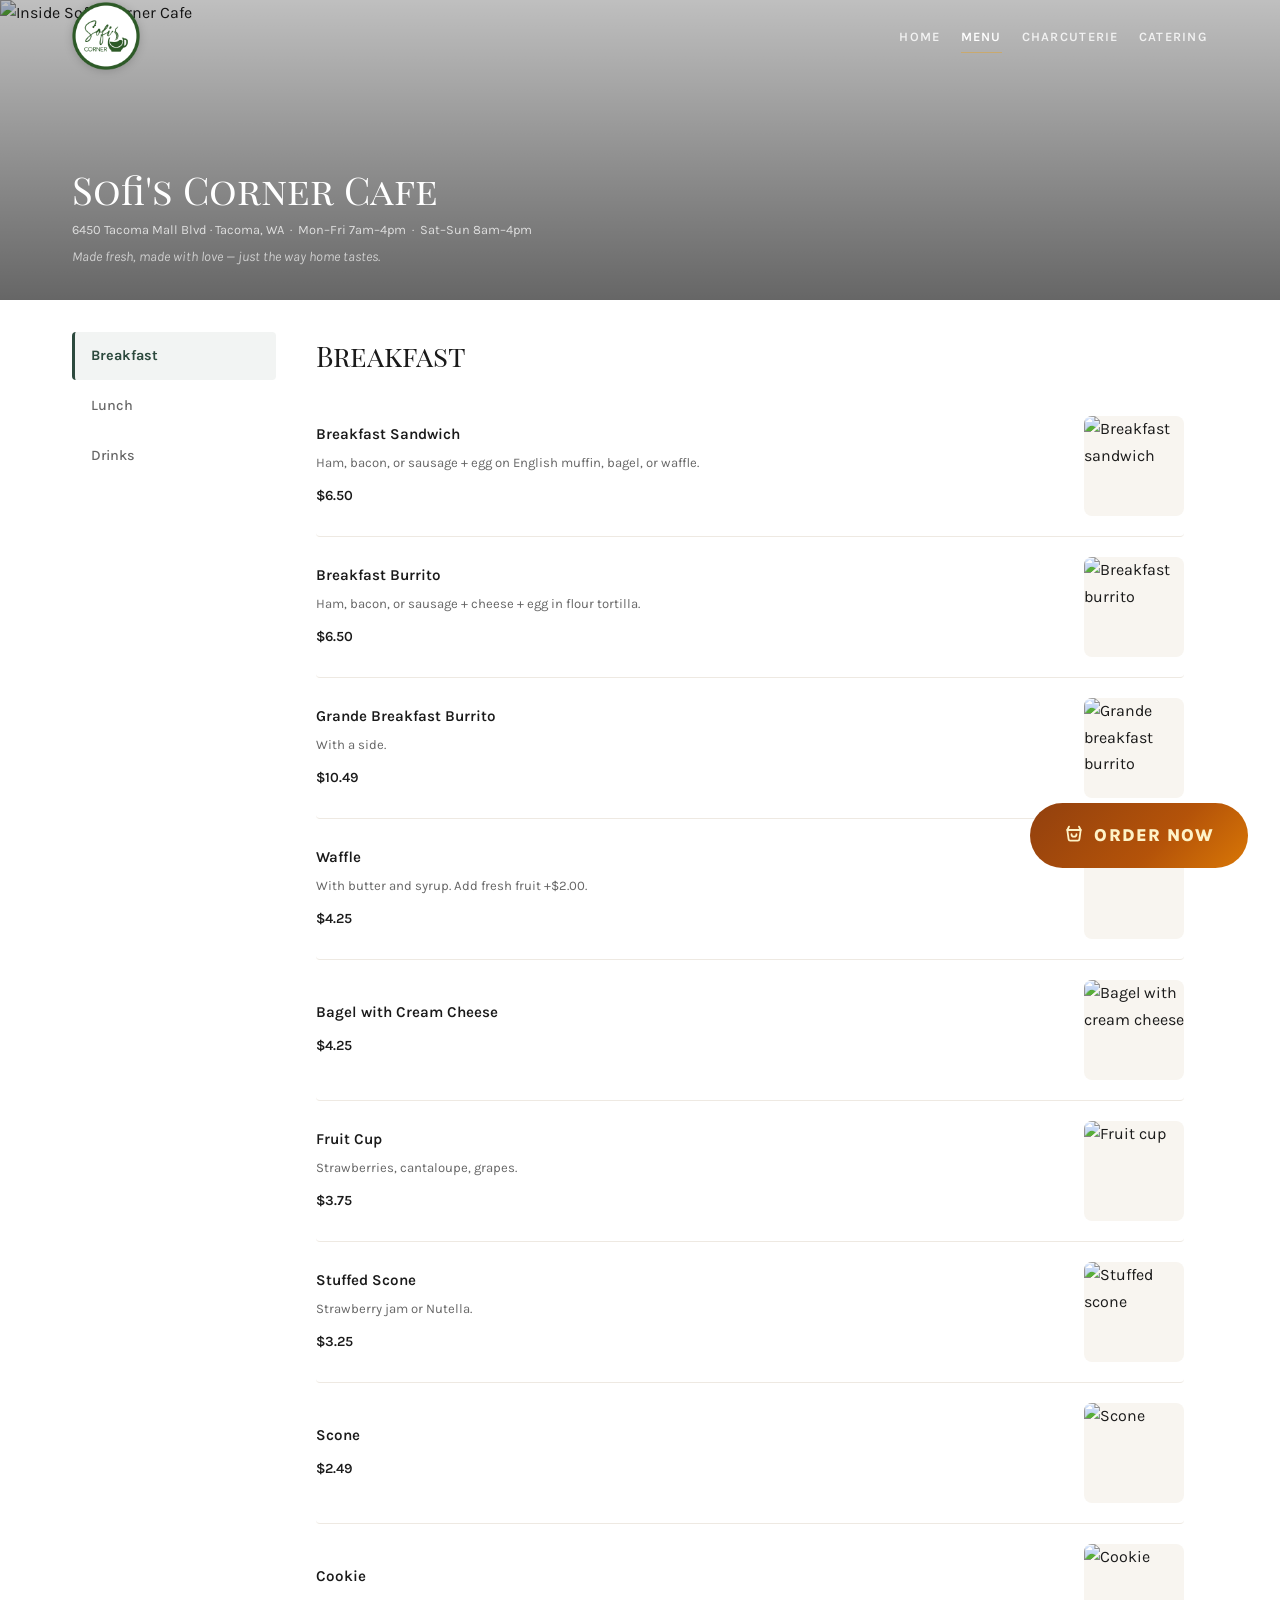
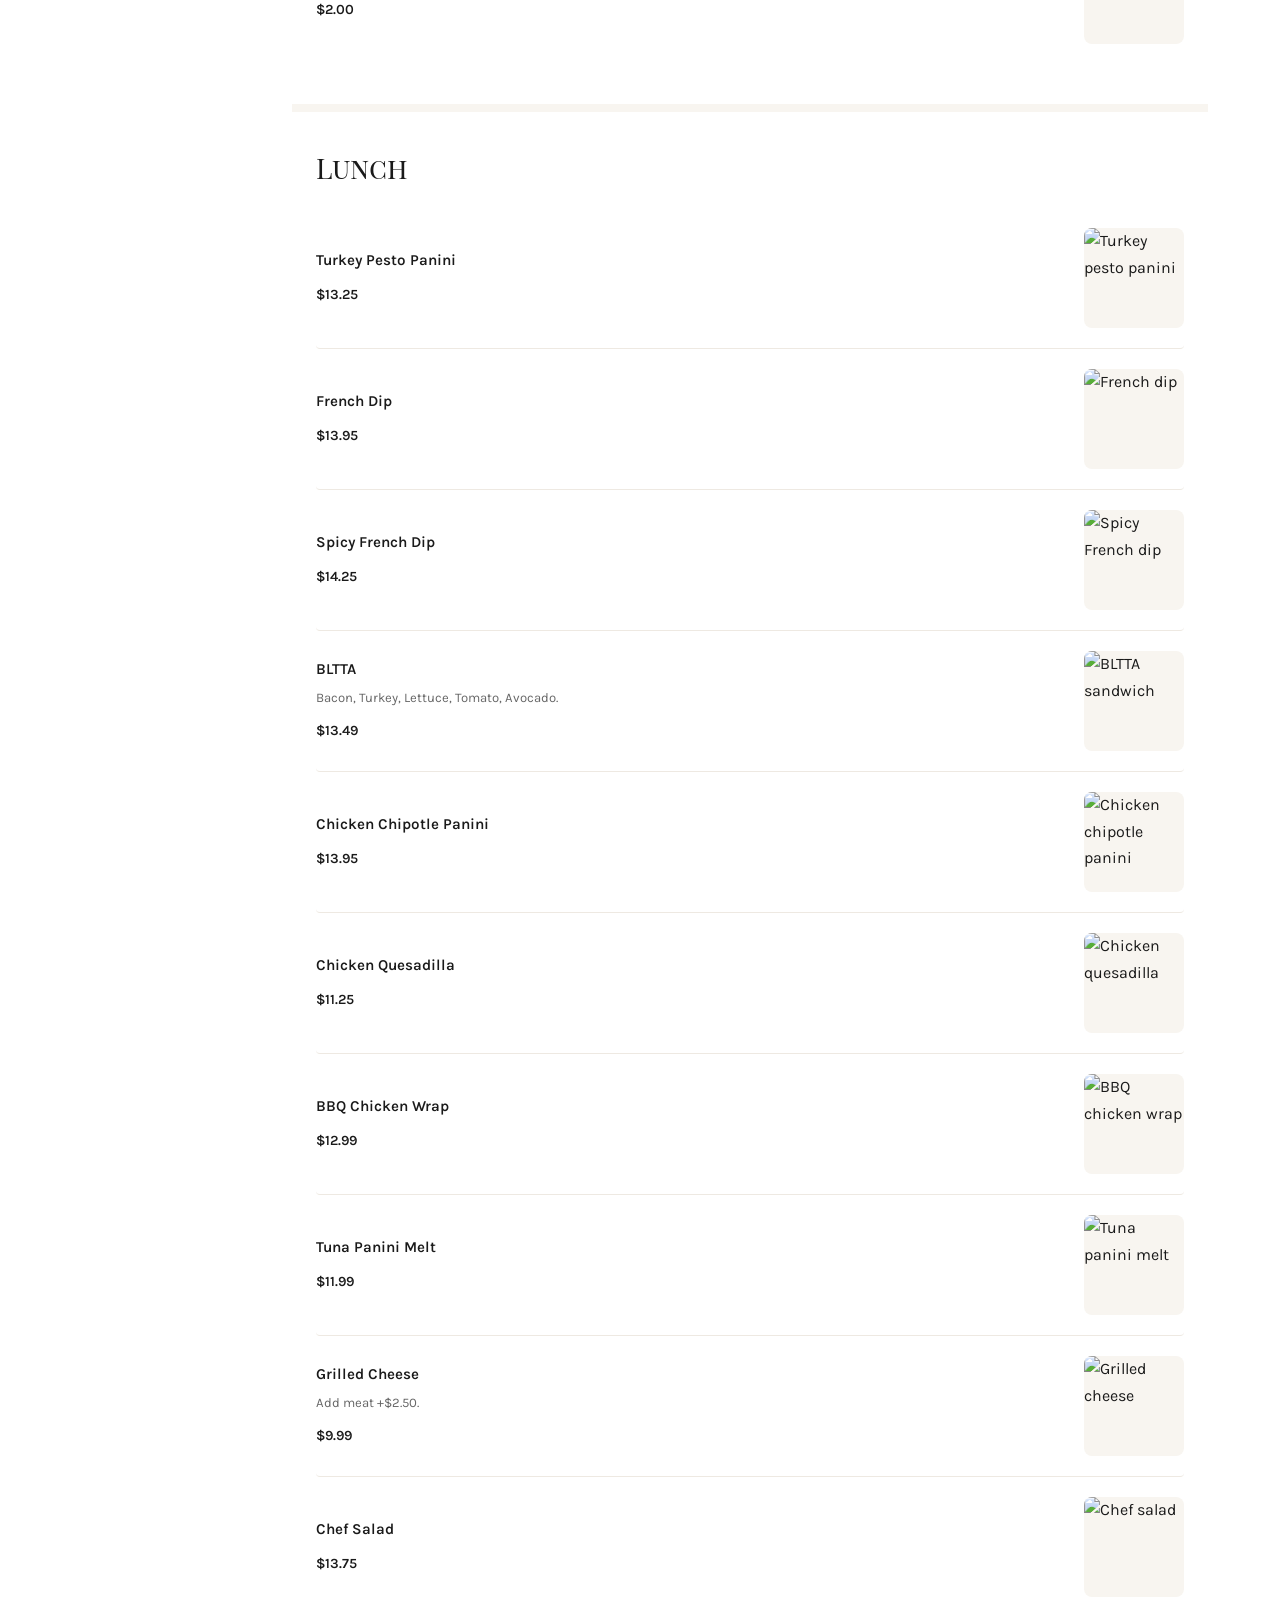
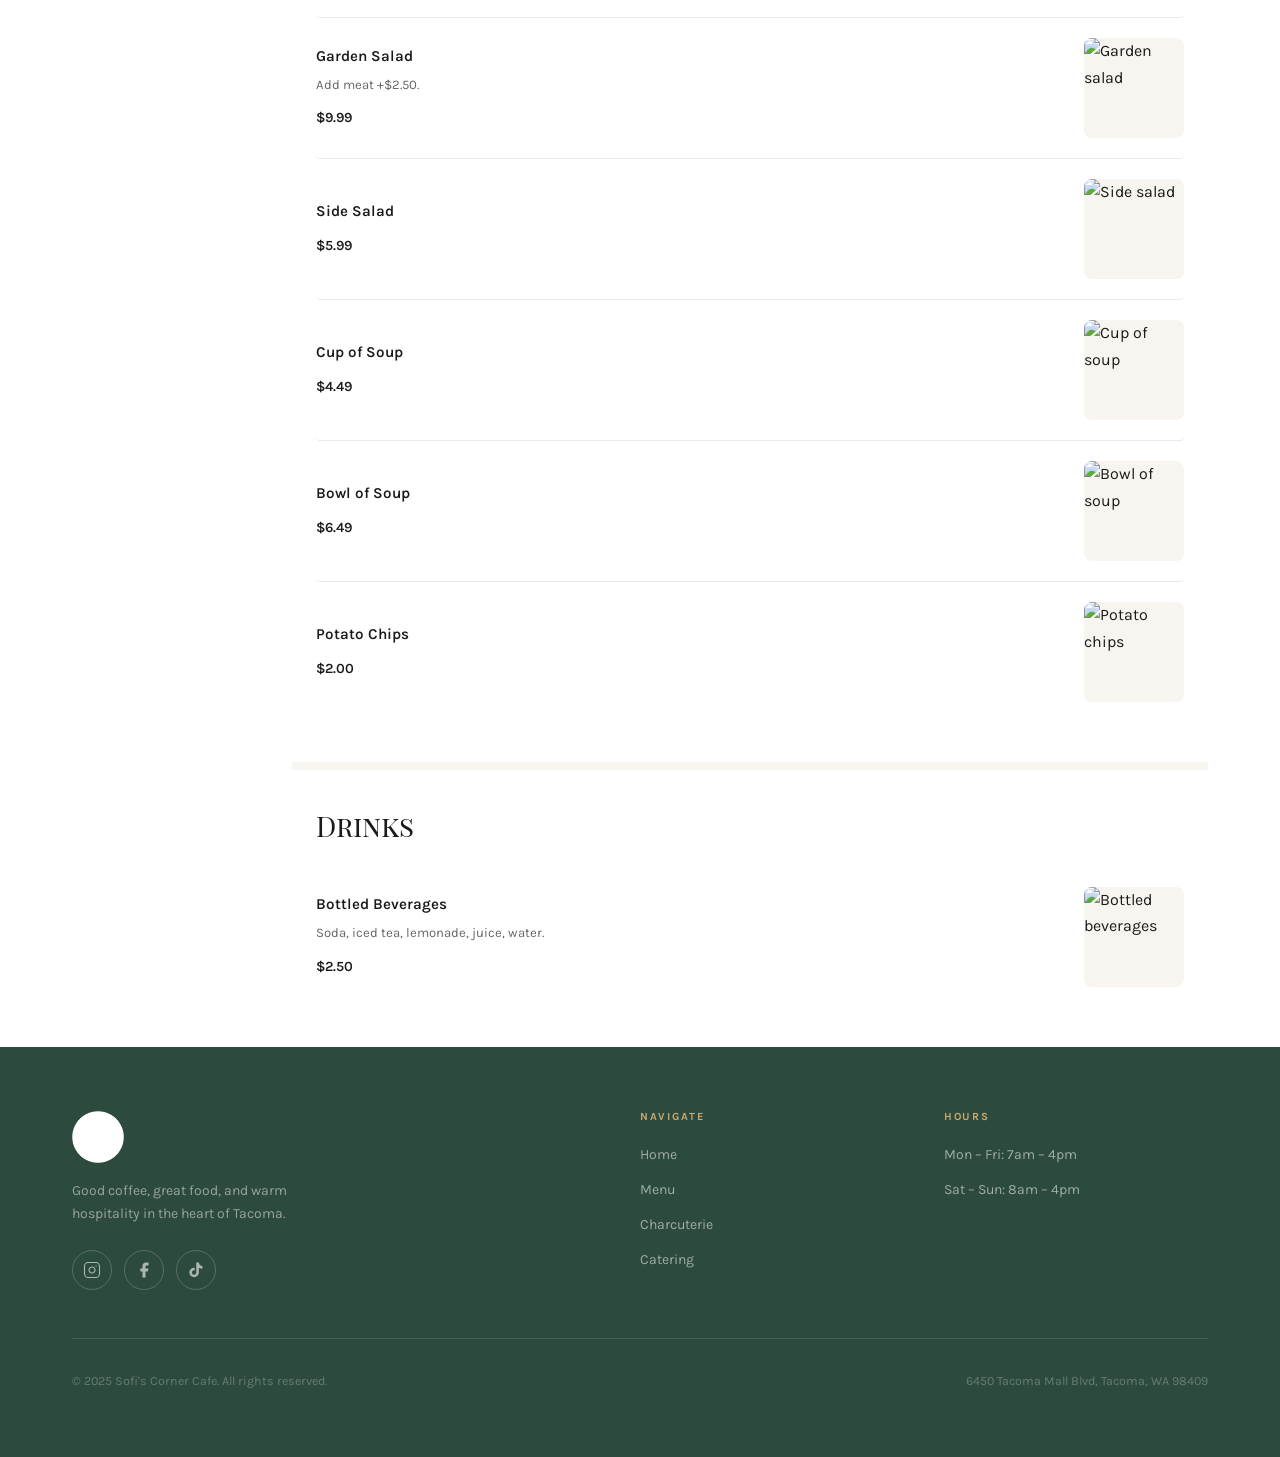
==== commit c1605d3e: "menu" ====
--- a/index.html
+++ b/index.html
@@ -59,7 +59,6 @@
            alt="Inside Sofi's Corner Cafe" class="dd-hero__img" loading="eager">
       <div class="dd-hero__overlay" aria-hidden="true"></div>
       <div class="dd-hero__content container">
-        <img src="assets/logo.png" alt="Sofi's Corner Cafe" class="dd-hero__logo">
         <div>
           <h1 class="dd-hero__name" id="menu-page-title">Sofi's Corner Cafe</h1>
           <p class="dd-hero__meta">6450 Tacoma Mall Blvd · Tacoma, WA &nbsp;·&nbsp; Mon–Fri 7am–4pm &nbsp;·&nbsp; Sat–Sun 8am–4pm</p>
--- a/styles.css
+++ b/styles.css
@@ -1474,9 +1474,8 @@
 /* Hero */
 .dd-hero {
   position: relative;
-  height: 260px;
+  height: 300px;
   overflow: hidden;
-  margin-top: var(--nav-height);
 }
 .dd-hero__img {
   width: 100%; height: 100%;
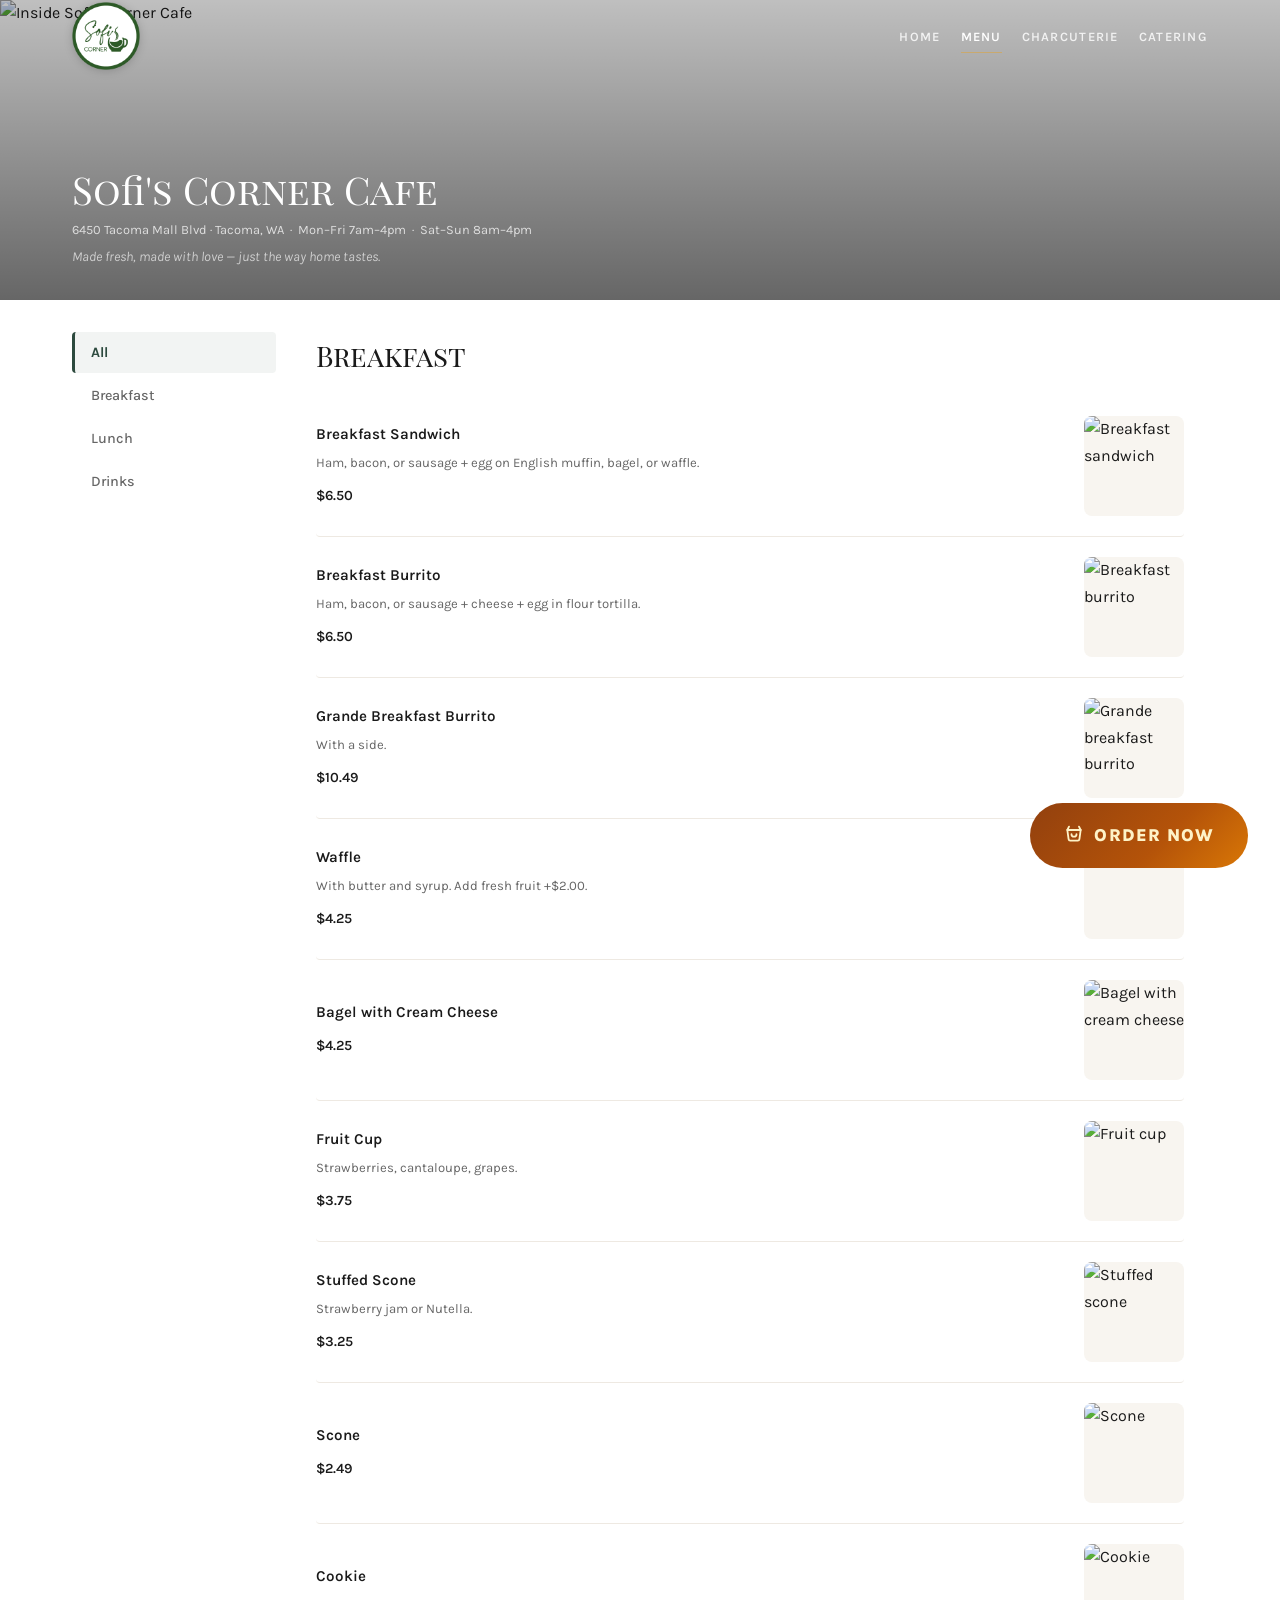
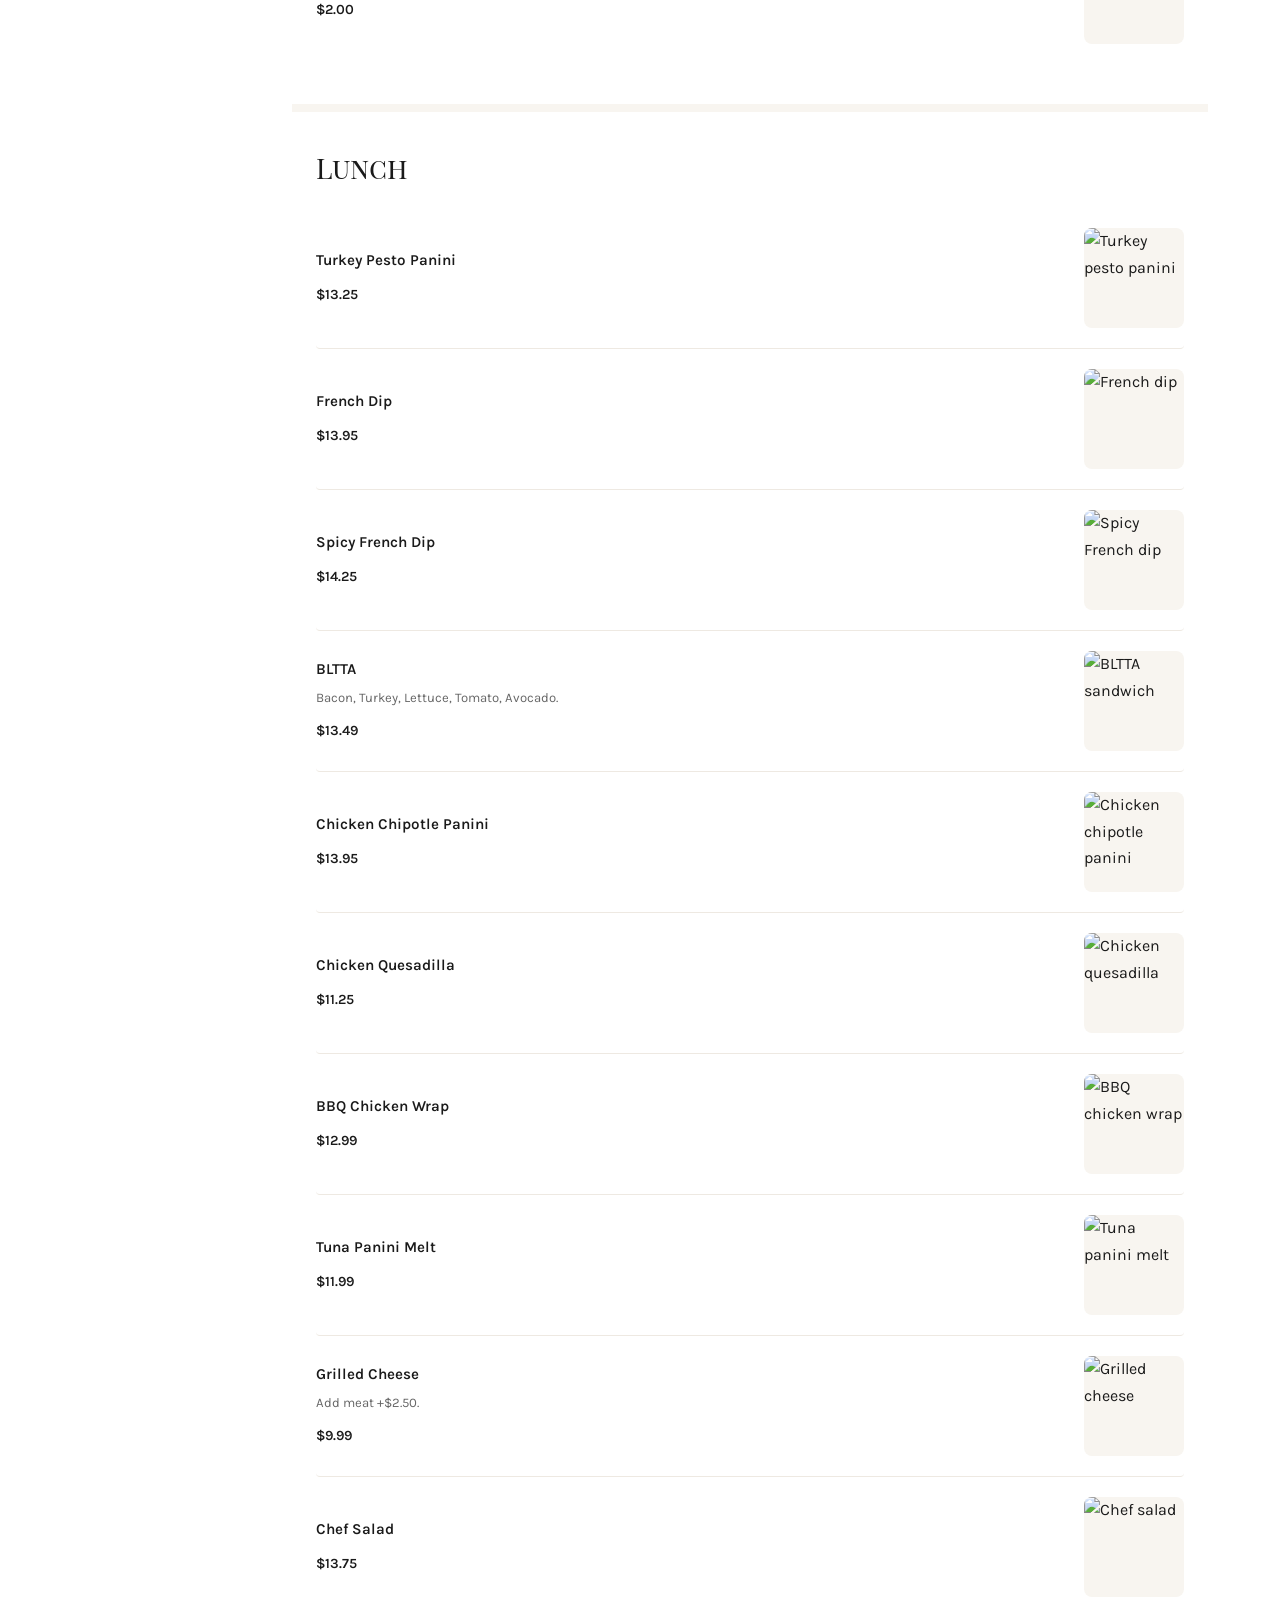
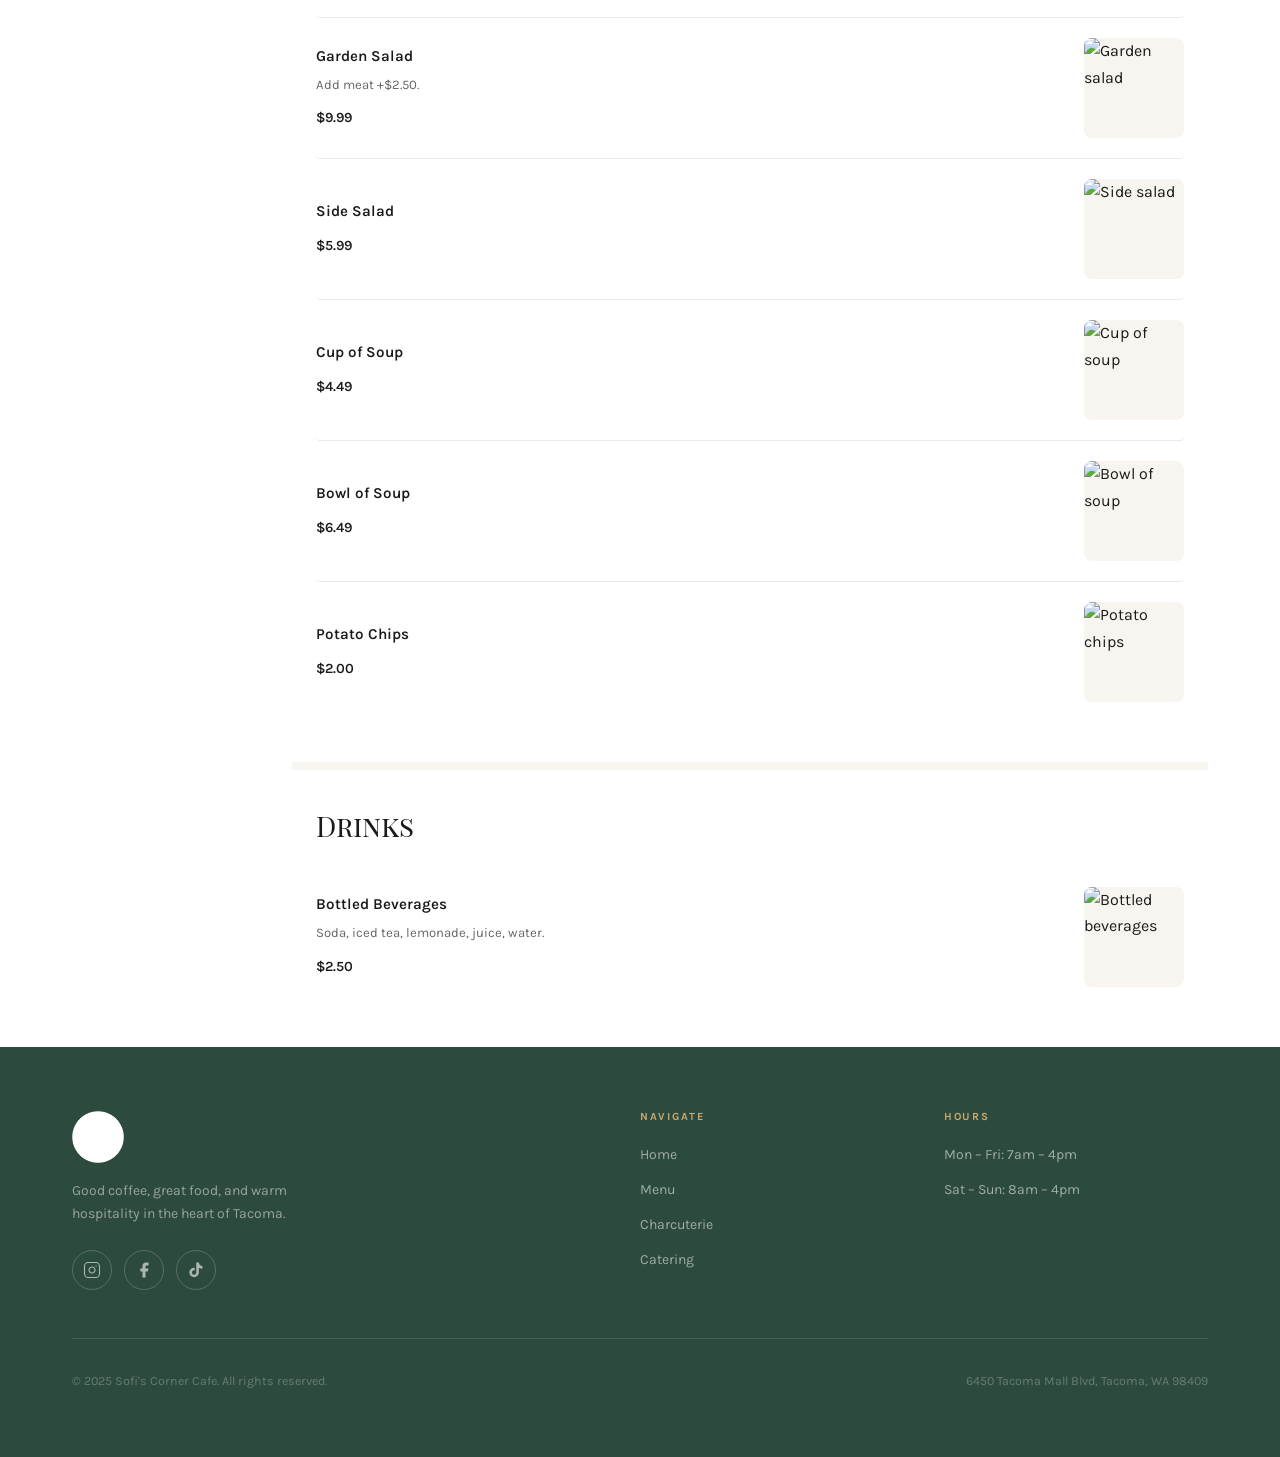
==== commit e7d76bf5: "Agrega filtros All/Breakfast/Lunch/Drinks en menú Reemplaza los links de scroll-spy por botones de f" ====
--- a/index.html
+++ b/index.html
@@ -74,9 +74,10 @@
       <aside class="dd-sidebar" aria-label="Menu categories">
         <nav>
           <ul class="dd-cat-list" role="list">
-            <li><a href="#dd-breakfast" class="dd-cat-link is-active">Breakfast</a></li>
-            <li><a href="#dd-lunch"     class="dd-cat-link">Lunch</a></li>
-            <li><a href="#dd-drinks"    class="dd-cat-link">Drinks</a></li>
+            <li><button class="dd-cat-link is-active" data-filter="all">All</button></li>
+            <li><button class="dd-cat-link" data-filter="breakfast">Breakfast</button></li>
+            <li><button class="dd-cat-link" data-filter="lunch">Lunch</button></li>
+            <li><button class="dd-cat-link" data-filter="drinks">Drinks</button></li>
           </ul>
         </nav>
       </aside>
@@ -85,10 +86,11 @@
       <main class="dd-content">
 
         <!-- MOBILE CATEGORY TABS -->
-        <div class="dd-tabs" role="group" aria-label="Jump to category">
-          <a href="#dd-breakfast" class="dd-tab is-active">Breakfast</a>
-          <a href="#dd-lunch"     class="dd-tab">Lunch</a>
-          <a href="#dd-drinks"    class="dd-tab">Drinks</a>
+        <div class="dd-tabs" role="group" aria-label="Filter by category">
+          <button class="dd-tab is-active" data-filter="all">All</button>
+          <button class="dd-tab" data-filter="breakfast">Breakfast</button>
+          <button class="dd-tab" data-filter="lunch">Lunch</button>
+          <button class="dd-tab" data-filter="drinks">Drinks</button>
         </div>
 
         <!-- BREAKFAST -->
@@ -259,23 +261,30 @@
     updateStatus();
     setInterval(updateStatus, 60000);
 
-    // === MENU SCROLL SPY ===
+    // === MENU FILTER ===
+    const filterBtns = document.querySelectorAll('[data-filter]');
     const ddSections = document.querySelectorAll('.dd-section');
-    const catLinks   = document.querySelectorAll('.dd-cat-link, .dd-tab');
-
-    function setActive(id) {
-      catLinks.forEach(l => {
-        l.classList.toggle('is-active', l.getAttribute('href') === '#' + id);
+
+    function applyFilter(filter) {
+      // update active state on all filter buttons
+      filterBtns.forEach(btn => {
+        btn.classList.toggle('is-active', btn.dataset.filter === filter);
+      });
+
+      // show/hide sections
+      ddSections.forEach(section => {
+        const sectionKey = section.id.replace('dd-', ''); // "breakfast", "lunch", "drinks"
+        const visible = filter === 'all' || filter === sectionKey;
+        section.style.display = visible ? '' : 'none';
       });
     }
 
-    const spy = new IntersectionObserver((entries) => {
-      entries.forEach(entry => {
-        if (entry.isIntersecting) setActive(entry.target.id);
-      });
-    }, { rootMargin: '-30% 0px -60% 0px' });
-
-    ddSections.forEach(s => spy.observe(s));
+    filterBtns.forEach(btn => {
+      btn.addEventListener('click', () => applyFilter(btn.dataset.filter));
+    });
+
+    // start with All selected
+    applyFilter('all');
   </script>
   <!-- FLOATING ORDER BUTTON -->
   <div class="order-fab-wrap">
--- a/styles.css
+++ b/styles.css
@@ -1546,6 +1546,8 @@
 .dd-cat-list { display: flex; flex-direction: column; gap: 2px; }
 .dd-cat-link {
   display: block;
+  width: 100%;
+  text-align: left;
   padding: var(--space-3) var(--space-4);
   border-radius: var(--radius-sm);
   font-size: 0.9rem;
@@ -1553,7 +1555,10 @@
   color: var(--text-muted);
   transition: background var(--fast) var(--ease), color var(--fast) var(--ease);
   cursor: pointer;
+  border: none;
   border-left: 3px solid transparent;
+  background: none;
+  font-family: inherit;
 }
 .dd-cat-link:hover { background: var(--bg-alt); color: var(--text); }
 .dd-cat-link.is-active {
@@ -1580,8 +1585,10 @@
   padding: var(--space-2) var(--space-5);
   border-radius: 50px;
   border: 1.5px solid var(--border);
+  background: none;
   font-size: 0.82rem;
   font-weight: 600;
+  font-family: inherit;
   color: var(--text-muted);
   cursor: pointer;
   transition: all var(--fast) var(--ease);
